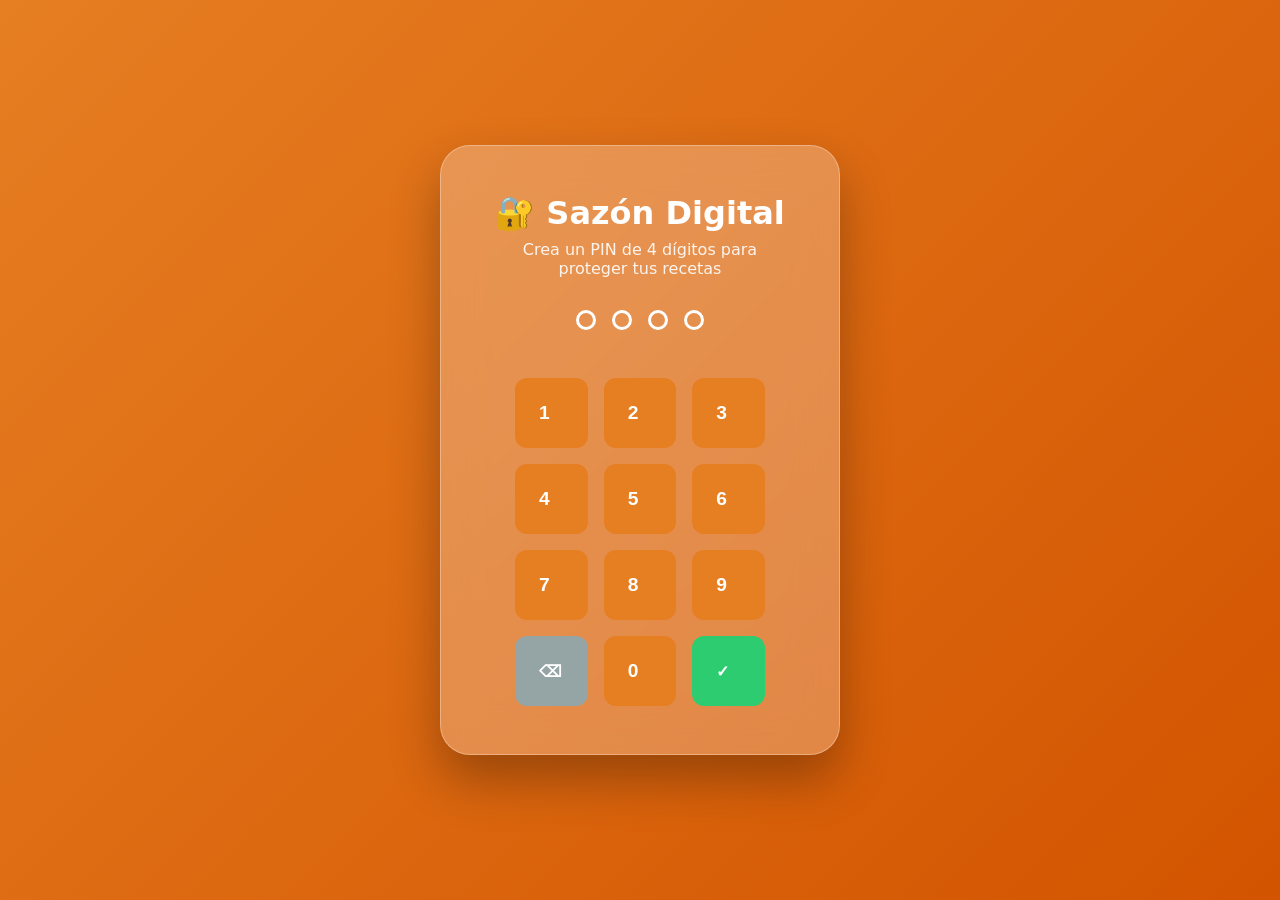
==== index.html @ 6ce7cbc8 "Update print statement from 'Hello' to 'Goodbye'" ====
<!DOCTYPE html>
<html lang="es">
<head>
    <meta charset="UTF-8">
    <meta name="viewport" content="width=device-width, initial-scale=1.0">
    <title>Sazón Digital - Recetario Interactivo</title>
    <meta name="description" content="Recetario departamentado con escalado inteligente y compartición de recetas">
    
    <style>
        :root {
            --primary: #e67e22;
            --primary-dark: #d35400;
            --secondary: #2ecc71;
            --danger: #e74c3c;
            --bg: #f8f9fa;
            --card-bg: rgba(255, 255, 255, 0.95);
            --text: #2c3e50;
            --text-light: #7f8c8d;
            --shadow: 0 8px 32px rgba(0,0,0,0.1);
            --glass: rgba(255, 255, 255, 0.25);
            --transition: all 0.3s cubic-bezier(0.4, 0, 0.2, 1);
        }

        [data-theme="dark"] {
            --bg: #1a1a2e;
            --card-bg: rgba(30, 30, 46, 0.95);
            --text: #eaeaea;
            --text-light: #a0a0a0;
            --glass: rgba(255, 255, 255, 0.05);
        }

        * {
            margin: 0;
            padding: 0;
            box-sizing: border-box;
        }

        body {
            font-family: 'Segoe UI', system-ui, -apple-system, sans-serif;
            background: linear-gradient(135deg, #f5f7fa 0%, #c3cfe2 100%);
            color: var(--text);
            min-height: 100vh;
            overflow-x: hidden;
            transition: var(--transition);
        }

        [data-theme="dark"] body {
            background: linear-gradient(135deg, #1a1a2e 0%, #16213e 100%);
        }

        /* Pantalla de PIN */
        #pin-screen {
            position: fixed;
            top: 0;
            left: 0;
            width: 100%;
            height: 100%;
            background: linear-gradient(135deg, var(--primary) 0%, var(--primary-dark) 100%);
            display: flex;
            flex-direction: column;
            align-items: center;
            justify-content: center;
            z-index: 10000;
            transition: opacity 0.5s;
        }

        .pin-container {
            background: var(--glass);
            backdrop-filter: blur(20px);
            padding: 3rem;
            border-radius: 30px;
            box-shadow: 0 25px 50px rgba(0,0,0,0.3);
            text-align: center;
            max-width: 400px;
            width: 90%;
            border: 1px solid rgba(255,255,255,0.3);
            animation: slideUp 0.6s ease;
        }

        @keyframes slideUp {
            from { transform: translateY(50px); opacity: 0; }
            to { transform: translateY(0); opacity: 1; }
        }

        .pin-title {
            font-size: 2rem;
            color: white;
            margin-bottom: 0.5rem;
            font-weight: 700;
        }

        .pin-subtitle {
            color: rgba(255,255,255,0.9);
            margin-bottom: 2rem;
        }

        .pin-display {
            display: flex;
            gap: 1rem;
            justify-content: center;
            margin: 2rem 0;
        }

        .pin-dot {
            width: 20px;
            height: 20px;
            border: 3px solid white;
            border-radius: 50%;
            transition: var(--transition);
        }

        .pin-dot.filled {
            background: white;
            transform: scale(1.2);
        }

        .pin-error {
            color: #ffe0e0;
            font-size: 0.9rem;
            margin-top: 1rem;
            opacity: 0;
            transition: opacity 0.3s;
        }

        .pin-error.show {
            opacity: 1;
        }

        /* Layout Principal */
        .app-container {
            display: none;
            max-width: 1400px;
            margin: 0 auto;
            padding: 20px;
        }

        /* Navegación */
        .nav-bar {
            background: var(--card-bg);
            backdrop-filter: blur(20px);
            border-radius: 20px;
            padding: 1rem 2rem;
            margin-bottom: 2rem;
            box-shadow: var(--shadow);
            display: flex;
            justify-content: space-between;
            align-items: center;
            position: sticky;
            top: 20px;
            z-index: 1000;
            border: 1px solid rgba(255,255,255,0.2);
        }

        .logo {
            font-size: 1.5rem;
            font-weight: 800;
            background: linear-gradient(135deg, var(--primary) 0%, var(--primary-dark) 100%);
            -webkit-background-clip: text;
            -webkit-text-fill-color: transparent;
            display: flex;
            align-items: center;
            gap: 0.5rem;
        }

        .nav-links {
            display: flex;
            gap: 1rem;
            list-style: none;
        }

        .nav-btn {
            background: none;
            border: none;
            color: var(--text);
            padding: 0.5rem 1rem;
            border-radius: 12px;
            cursor: pointer;
            transition: var(--transition);
            font-weight: 600;
            display: flex;
            align-items: center;
            gap: 0.5rem;
        }

        .nav-btn:hover, .nav-btn.active {
            background: var(--primary);
            color: white;
            transform: translateY(-2px);
        }

        .user-badge {
            background: var(--glass);
            padding: 0.5rem 1rem;
            border-radius: 50px;
            font-size: 0.9rem;
            font-weight: 600;
            border: 2px solid var(--primary);
        }

        /* Grid de Categorías (Departamentos) */
        .dept-grid {
            display: grid;
            grid-template-columns: repeat(auto-fit, minmax(280px, 1fr));
            gap: 2rem;
            margin-bottom: 3rem;
        }

        .dept-card {
            background: var(--card-bg);
            border-radius: 24px;
            overflow: hidden;
            box-shadow: var(--shadow);
            cursor: pointer;
            transition: var(--transition);
            position: relative;
            height: 200px;
            display: flex;
            flex-direction: column;
            justify-content: flex-end;
            padding: 2rem;
            border: 1px solid rgba(255,255,255,0.2);
        }

        .dept-card::before {
            content: '';
            position: absolute;
            top: 0;
            left: 0;
            right: 0;
            bottom: 0;
            background: linear-gradient(to top, rgba(0,0,0,0.7) 0%, transparent 100%);
            z-index: 1;
        }

        .dept-card:hover {
            transform: translateY(-10px) scale(1.02);
            box-shadow: 0 20px 40px rgba(0,0,0,0.2);
        }

        .dept-icon {
            font-size: 3rem;
            margin-bottom: 0.5rem;
            z-index: 2;
        }

        .dept-title {
            color: white;
            font-size: 1.5rem;
            font-weight: 700;
            z-index: 2;
            position: relative;
        }

        .dept-count {
            color: rgba(255,255,255,0.8);
            font-size: 0.9rem;
            z-index: 2;
            position: relative;
        }

        /* Lista de Recetas */
        .section {
            display: none;
            animation: fadeIn 0.5s;
        }

        .section.active {
            display: block;
        }

        @keyframes fadeIn {
            from { opacity: 0; transform: translateY(20px); }
            to { opacity: 1; transform: translateY(0); }
        }

        .section-header {
            margin-bottom: 2rem;
            display: flex;
            justify-content: space-between;
            align-items: center;
            flex-wrap: wrap;
            gap: 1rem;
        }

        .search-box {
            background: var(--card-bg);
            border: 2px solid transparent;
            padding: 1rem 1.5rem;
            border-radius: 16px;
            width: 100%;
            max-width: 400px;
            font-size: 1rem;
            transition: var(--transition);
            box-shadow: var(--shadow);
        }

        .search-box:focus {
            outline: none;
            border-color: var(--primary);
            transform: translateY(-2px);
        }

        .recipes-grid {
            display: grid;
            grid-template-columns: repeat(auto-fill, minmax(300px, 1fr));
            gap: 2rem;
        }

        .recipe-card {
            background: var(--card-bg);
            border-radius: 24px;
            overflow: hidden;
            box-shadow: var(--shadow);
            transition: var(--transition);
            cursor: pointer;
            border: 1px solid rgba(255,255,255,0.2);
        }

        .recipe-card:hover {
            transform: translateY(-5px);
            box-shadow: 0 15px 30px rgba(0,0,0,0.15);
        }

        .recipe-image {
            width: 100%;
            height: 200px;
            object-fit: cover;
            background: linear-gradient(45deg, #ddd, #eee);
        }

        .recipe-content {
            padding: 1.5rem;
        }

        .recipe-tags {
            display: flex;
            gap: 0.5rem;
            margin-bottom: 0.5rem;
            flex-wrap: wrap;
        }

        .tag {
            background: var(--primary);
            color: white;
            padding: 0.25rem 0.75rem;
            border-radius: 50px;
            font-size: 0.75rem;
            font-weight: 600;
        }

        .tag.user {
            background: var(--secondary);
        }

        .recipe-title {
            font-size: 1.25rem;
            font-weight: 700;
            margin-bottom: 0.5rem;
            color: var(--text);
        }

        .recipe-meta {
            display: flex;
            gap: 1rem;
            color: var(--text-light);
            font-size: 0.9rem;
            align-items: center;
        }

        /* Vista Detalle de Receta */
        .recipe-detail {
            background: var(--card-bg);
            border-radius: 30px;
            overflow: hidden;
            box-shadow: var(--shadow);
            max-width: 900px;
            margin: 0 auto;
        }

        .detail-header {
            position: relative;
            height: 400px;
            overflow: hidden;
        }

        .detail-image {
            width: 100%;
            height: 100%;
            object-fit: cover;
        }

        .detail-overlay {
            position: absolute;
            bottom: 0;
            left: 0;
            right: 0;
            background: linear-gradient(to top, rgba(0,0,0,0.8), transparent);
            padding: 3rem 2rem 2rem;
            color: white;
        }

        .detail-title {
            font-size: 2.5rem;
            font-weight: 800;
            margin-bottom: 1rem;
        }

        .detail-actions {
            position: absolute;
            top: 2rem;
            right: 2rem;
            display: flex;
            gap: 1rem;
        }

        .action-btn {
            background: rgba(255,255,255,0.9);
            border: none;
            width: 50px;
            height: 50px;
            border-radius: 50%;
            cursor: pointer;
            font-size: 1.5rem;
            display: flex;
            align-items: center;
            justify-content: center;
            transition: var(--transition);
            backdrop-filter: blur(10px);
        }

        .action-btn:hover {
            transform: scale(1.1);
            background: white;
        }

        .detail-content {
            padding: 2rem;
        }

        /* Escalador Inteligente */
        .portion-scaler {
            background: linear-gradient(135deg, var(--primary) 0%, var(--primary-dark) 100%);
            color: white;
            padding: 2rem;
            border-radius: 20px;
            margin-bottom: 2rem;
            display: flex;
            align-items: center;
            justify-content: space-between;
            flex-wrap: wrap;
            gap: 1rem;
        }

        .scaler-title {
            font-size: 1.2rem;
            font-weight: 700;
        }

        .scaler-controls {
            display: flex;
            align-items: center;
            gap: 1rem;
            background: rgba(255,255,255,0.2);
            padding: 0.5rem;
            border-radius: 16px;
        }

        .scaler-btn {
            background: white;
            border: none;
            width: 40px;
            height: 40px;
            border-radius: 12px;
            cursor: pointer;
            font-size: 1.2rem;
            font-weight: bold;
            color: var(--primary);
            transition: var(--transition);
        }

        .scaler-btn:hover {
            transform: scale(1.1);
        }

        .portion-display {
            font-size: 1.5rem;
            font-weight: 800;
            min-width: 60px;
            text-align: center;
        }

        .ingredients-section {
            background: var(--glass);
            padding: 2rem;
            border-radius: 20px;
            margin-bottom: 2rem;
            border: 1px solid rgba(255,255,255,0.2);
        }

        .section-title {
            font-size: 1.5rem;
            font-weight: 700;
            margin-bottom: 1.5rem;
            display: flex;
            align-items: center;
            gap: 0.5rem;
        }

        .ingredient-list {
            list-style: none;
            display: grid;
            gap: 1rem;
        }

        .ingredient-item {
            display: flex;
            justify-content: space-between;
            align-items: center;
            padding: 1rem;
            background: var(--card-bg);
            border-radius: 12px;
            transition: var(--transition);
            border-left: 4px solid var(--primary);
        }

        .ingredient-item:hover {
            transform: translateX(5px);
            box-shadow: 0 4px 12px rgba(0,0,0,0.1);
        }

        .ingredient-name {
            font-weight: 600;
        }

        .ingredient-amount {
            color: var(--primary);
            font-weight: 700;
            font-size: 1.1rem;
        }

        .steps-section {
            padding: 0 1rem;
        }

        .step {
            display: flex;
            gap: 1.5rem;
            margin-bottom: 2rem;
            position: relative;
        }

        .step-number {
            background: var(--primary);
            color: white;
            width: 40px;
            height: 40px;
            border-radius: 50%;
            display: flex;
            align-items: center;
            justify-content: center;
            font-weight: 700;
            flex-shrink: 0;
            box-shadow: 0 4px 12px rgba(230, 126, 34, 0.4);
        }

        .step-content {
            flex: 1;
            padding-top: 0.5rem;
            line-height: 1.8;
        }

        /* Formulario de Receta */
        .form-container {
            background: var(--card-bg);
            padding: 3rem;
            border-radius: 30px;
            box-shadow: var(--shadow);
            max-width: 800px;
            margin: 0 auto;
        }

        .form-group {
            margin-bottom: 1.5rem;
        }

        .form-label {
            display: block;
            margin-bottom: 0.5rem;
            font-weight: 600;
            color: var(--text);
        }

        .form-input, .form-select, .form-textarea {
            width: 100%;
            padding: 1rem;
            border: 2px solid #e0e0e0;
            border-radius: 12px;
            font-family: inherit;
            font-size: 1rem;
            transition: var(--transition);
            background: var(--bg);
            color: var(--text);
        }

        .form-input:focus, .form-select:focus, .form-textarea:focus {
            outline: none;
            border-color: var(--primary);
        }

        .form-textarea {
            resize: vertical;
            min-height: 120px;
        }

        .ingredients-input-group {
            display: grid;
            grid-template-columns: 2fr 1fr 1fr auto;
            gap: 0.5rem;
            margin-bottom: 0.5rem;
        }

        .btn {
            background: var(--primary);
            color: white;
            border: none;
            padding: 1rem 2rem;
            border-radius: 12px;
            font-size: 1rem;
            font-weight: 600;
            cursor: pointer;
            transition: var(--transition);
            display: inline-flex;
            align-items: center;
            gap: 0.5rem;
        }

        .btn:hover {
            background: var(--primary-dark);
            transform: translateY(-2px);
            box-shadow: 0 8px 20px rgba(230, 126, 34, 0.3);
        }

        .btn-secondary {
            background: #95a5a6;
        }

        .btn-secondary:hover {
            background: #7f8c8d;
        }

        .btn-success {
            background: var(--secondary);
        }

        .btn-danger {
            background: var(--danger);
        }

        /* Modal de Compartir */
        .modal {
            display: none;
            position: fixed;
            top: 0;
            left: 0;
            width: 100%;
            height: 100%;
            background: rgba(0,0,0,0.5);
            z-index: 2000;
            align-items: center;
            justify-content: center;
            backdrop-filter: blur(5px);
        }

        .modal.active {
            display: flex;
        }

        .modal-content {
            background: var(--card-bg);
            padding: 2rem;
            border-radius: 24px;
            max-width: 500px;
            width: 90%;
            box-shadow: 0 25px 50px rgba(0,0,0,0.3);
            animation: modalSlide 0.3s;
        }

        @keyframes modalSlide {
            from { transform: scale(0.8); opacity: 0; }
            to { transform: scale(1); opacity: 1; }
        }

        .share-code {
            background: var(--bg);
            padding: 1.5rem;
            border-radius: 12px;
            font-family: 'Courier New', monospace;
            font-size: 0.9rem;
            word-break: break-all;
            margin: 1rem 0;
            border: 2px dashed var(--primary);
            user-select: all;
        }

        .empty-state {
            text-align: center;
            padding: 4rem 2rem;
            color: var(--text-light);
        }

        .empty-icon {
            font-size: 4rem;
            margin-bottom: 1rem;
            opacity: 0.5;
        }

        /* Responsive */
        @media (max-width: 768px) {
            .nav-links {
                display: none;
            }
            
            .dept-grid {
                grid-template-columns: 1fr;
            }
            
            .detail-header {
                height: 300px;
            }
            
            .detail-title {
                font-size: 1.75rem;
            }
            
            .form-container {
                padding: 1.5rem;
            }
            
            .ingredients-input-group {
                grid-template-columns: 1fr;
            }
        }

        /* Utilidades */
        .hidden { display: none !important; }
        .text-center { text-align: center; }
        .mb-2 { margin-bottom: 2rem; }

        /* Animaciones adicionales */
        .pulse {
            animation: pulse 2s infinite;
        }

        @keyframes pulse {
            0%, 100% { transform: scale(1); }
            50% { transform: scale(1.05); }
        }

        .floating-btn {
            position: fixed;
            bottom: 2rem;
            right: 2rem;
            width: 60px;
            height: 60px;
            border-radius: 50%;
            background: var(--primary);
            color: white;
            border: none;
            font-size: 2rem;
            cursor: pointer;
            box-shadow: 0 8px 20px rgba(230, 126, 34, 0.4);
            transition: var(--transition);
            z-index: 999;
            display: flex;
            align-items: center;
            justify-content: center;
        }

        .floating-btn:hover {
            transform: scale(1.1) rotate(90deg);
        }
    </style>
</head>
<body>

    <!-- Pantalla de PIN -->
    <div id="pin-screen">
        <div class="pin-container">
            <div class="pin-title">🔐 Sazón Digital</div>
            <div class="pin-subtitle" id="pin-message">Introduce tu PIN de 4 dígitos para acceder a tu recetario</div>
            
            <div class="pin-display" id="pin-display">
                <div class="pin-dot"></div>
                <div class="pin-dot"></div>
                <div class="pin-dot"></div>
                <div class="pin-dot"></div>
            </div>
            
            <div class="pin-error" id="pin-error">PIN incorrecto. Inténtalo de nuevo.</div>
            
            <div style="display: grid; grid-template-columns: repeat(3, 1fr); gap: 1rem; max-width: 250px; margin: 0 auto;">
                <button class="btn" onclick="app.enterDigit(1)" style="padding: 1.5rem; font-size: 1.2rem;">1</button>
                <button class="btn" onclick="app.enterDigit(2)" style="padding: 1.5rem; font-size: 1.2rem;">2</button>
                <button class="btn" onclick="app.enterDigit(3)" style="padding: 1.5rem; font-size: 1.2rem;">3</button>
                <button class="btn" onclick="app.enterDigit(4)" style="padding: 1.5rem; font-size: 1.2rem;">4</button>
                <button class="btn" onclick="app.enterDigit(5)" style="padding: 1.5rem; font-size: 1.2rem;">5</button>
                <button class="btn" onclick="app.enterDigit(6)" style="padding: 1.5rem; font-size: 1.2rem;">6</button>
                <button class="btn" onclick="app.enterDigit(7)" style="padding: 1.5rem; font-size: 1.2rem;">7</button>
                <button class="btn" onclick="app.enterDigit(8)" style="padding: 1.5rem; font-size: 1.2rem;">8</button>
                <button class="btn" onclick="app.enterDigit(9)" style="padding: 1.5rem; font-size: 1.2rem;">9</button>
                <button class="btn btn-secondary" onclick="app.clearPin()" style="padding: 1.5rem;">⌫</button>
                <button class="btn" onclick="app.enterDigit(0)" style="padding: 1.5rem; font-size: 1.2rem;">0</button>
                <button class="btn btn-success" onclick="app.verifyPin()" style="padding: 1.5rem;">✓</button>
            </div>
        </div>
    </div>

    <!-- App Principal -->
    <div class="app-container" id="app">
        <!-- Navegación -->
        <nav class="nav-bar">
            <div class="logo">
                <span>🍳</span>
                <span>Sazón Digital</span>
            </div>
            
            <ul class="nav-links">
                <li><button class="nav-btn active" onclick="app.showSection('home')">🏠 Inicio</button></li>
                <li><button class="nav-btn" onclick="app.showSection('explore')">🔍 Explorar</button></li>
                <li><button class="nav-btn" onclick="app.showSection('my-recipes')">📖 Mis Recetas</button></li>
                <li><button class="nav-btn" onclick="app.showSection('import')">📥 Importar</button></li>
            </ul>
            
            <div style="display: flex; align-items: center; gap: 1rem;">
                <button class="nav-btn" onclick="app.toggleTheme()" style="font-size: 1.2rem;">🌓</button>
                <div class="user-badge" id="user-badge">PIN: ----</div>
            </div>
        </nav>

        <!-- Sección: Home / Departamentos -->
        <section id="home" class="section active">
            <div class="section-header">
                <div>
                    <h1 style="font-size: 2.5rem; margin-bottom: 0.5rem;">¿Qué cocinamos hoy?</h1>
                    <p style="color: var(--text-light);">Selecciona un departamento para explorar recetas</p>
                </div>
            </div>

            <div class="dept-grid" id="dept-grid">
                <!-- Generado dinámicamente -->
            </div>
        </section>

        <!-- Sección: Explorar -->
        <section id="explore" class="section">
            <div class="section-header">
                <h2>🔍 Explorar Recetas</h2>
                <input type="text" class="search-box" id="search-input" placeholder="Buscar recetas..." onkeyup="app.searchRecipes()">
            </div>
            <div class="recipes-grid" id="explore-grid"></div>
        </section>

        <!-- Sección: Detalle de Receta -->
        <section id="recipe-detail" class="section">
            <div id="detail-container"></div>
        </section>

        <!-- Sección: Mis Recetas -->
        <section id="my-recipes" class="section">
            <div class="section-header">
                <h2>📖 Mis Recetas</h2>
                <button class="btn" onclick="app.showSection('create')">➕ Nueva Receta</button>
            </div>
            <div class="recipes-grid" id="my-recipes-grid"></div>
        </section>

        <!-- Sección: Crear Receta -->
        <section id="create" class="section">
            <div class="form-container">
                <h2 class="mb-2">📝 Nueva Receta</h2>
                <form id="recipe-form" onsubmit="app.saveRecipe(event)">
                    <div class="form-group">
                        <label class="form-label">Nombre de la receta</label>
                        <input type="text" class="form-input" name="title" required>
                    </div>

                    <div class="form-group">
                        <label class="form-label">Categoría (Departamento)</label>
                        <select class="form-select" name="category" required>
                            <option value="Entrantes">🥗 Entrantes y Aperitivos</option>
                            <option value="Sopas">🍲 Sopas y Cremas</option>
                            <option value="Ensaladas">🥬 Ensaladas</option>
                            <option value="Arroces">🍚 Arroces y Pastas</option>
                            <option value="Carnes">🥩 Carnes y Aves</option>
                            <option value="Pescados">🐟 Pescados y Mariscos</option>
                            <option value="Vegetariano">🥕 Vegetariano/Vegano</option>
                            <option value="Postres">🍰 Postres y Repostería</option>
                            <option value="Bebidas">🍹 Bebidas y Cócteles</option>
                        </select>
                    </div>

                    <div class="form-group">
                        <label class="form-label">URL de imagen (opcional)</label>
                        <input type="url" class="form-input" name="image" placeholder="https://...">
                        <small style="color: var(--text-light);">Deja en blanco para usar imagen por defecto</small>
                    </div>

                    <div style="display: grid; grid-template-columns: 1fr 1fr; gap: 1rem;">
                        <div class="form-group">
                            <label class="form-label">Tiempo (minutos)</label>
                            <input type="number" class="form-input" name="time" required>
                        </div>
                        <div class="form-group">
                            <label class="form-label">Dificultad</label>
                            <select class="form-select" name="difficulty">
                                <option value="Fácil">Fácil</option>
                                <option value="Media">Media</option>
                                <option value="Difícil">Difícil</option>
                            </select>
                        </div>
                    </div>

                    <div class="form-group">
                        <label class="form-label">Porciones base (para cuántas personas está calculada la receta)</label>
                        <input type="number" class="form-input" name="baseServings" value="4" min="1" required>
                    </div>

                    <div class="form-group">
                        <label class="form-label">Ingredientes</label>
                        <div id="ingredients-list">
                            <div class="ingredients-input-group">
                                <input type="text" class="form-input" placeholder="Ingrediente" required>
                                <input type="number" class="form-input" placeholder="Cantidad" step="0.1" required>
                                <input type="text" class="form-input" placeholder="Unidad (g, ml, pza)" required>
                                <button type="button" class="btn btn-danger" onclick="this.parentElement.remove()">×</button>
                            </div>
                        </div>
                        <button type="button" class="btn btn-secondary" onclick="app.addIngredientInput()" style="margin-top: 0.5rem;">➕ Añadir ingrediente</button>
                    </div>

                    <div class="form-group">
                        <label class="form-label">Elaboración (un paso por línea)</label>
                        <textarea class="form-textarea" name="steps" rows="6" placeholder="1. Precalentar el horno..." required></textarea>
                    </div>

                    <div style="display: flex; gap: 1rem; justify-content: flex-end;">
                        <button type="button" class="btn btn-secondary" onclick="app.showSection('my-recipes')">Cancelar</button>
                        <button type="submit" class="btn">Guardar Receta</button>
                    </div>
                </form>
            </div>
        </section>

        <!-- Sección: Importar -->
        <section id="import" class="section">
            <div class="form-container">
                <h2 class="mb-2">📥 Importar Receta</h2>
                <p style="margin-bottom: 2rem; color: var(--text-light);">Pega aquí el código de receta que has recibido para añadirla a tu colección.</p>
                
                <div class="form-group">
                    <textarea class="form-textarea" id="import-code" rows="8" placeholder="Pega el código aquí..."></textarea>
                </div>
                
                <button class="btn" onclick="app.importRecipe()" style="width: 100%;">Importar Receta</button>
                
                <div id="import-result" style="margin-top: 2rem;"></div>
            </div>
        </section>
    </div>

    <!-- Botón Flotante Nueva Receta (visible en mis recetas) -->
    <button class="floating-btn hidden" id="fab" onclick="app.showSection('create')">+</button>

    <!-- Modal de Compartir -->
    <div class="modal" id="share-modal">
        <div class="modal-content">
            <h3>🔗 Compartir Receta</h3>
            <p>Copia este código y compártelo con otros usuarios de Sazón Digital:</p>
            <div class="share-code" id="share-code"></div>
            <div style="display: flex; gap: 1rem; margin-top: 1rem;">
                <button class="btn" onclick="app.copyShareCode()" style="flex: 1;">📋 Copiar</button>
                <button class="btn btn-secondary" onclick="app.closeModal()" style="flex: 1;">Cerrar</button>
            </div>
        </div>
    </div>

    <script>
        // Base de datos inicial de recetas extensa
        const defaultRecipes = [
            {
                id: 'paella-valenciana',
                title: 'Paella Valenciana Tradicional',
                category: 'Arroces',
                image: 'https://images.unsplash.com/photo-1534080564583-6be75777b70a?w=800',
                time: '90',
                difficulty: 'Media',
                baseServings: 4,
                ingredients: [
                    {name: 'Arroz bomba', amount: 400, unit: 'g'},
                    {name: 'Pollo', amount: 500, unit: 'g'},
                    {name: 'Conejo', amount: 300, unit: 'g'},
                    {name: 'Judías verdes', amount: 200, unit: 'g'},
                    {name: 'Garrofón', amount: 150, unit: 'g'},
                    {name: 'Tomate triturado', amount: 200, unit: 'g'},
                    {name: 'Azafrán', amount: 0.5, unit: 'g'},
                    {name: 'Aceite de oliva', amount: 100, unit: 'ml'},
                    {name: 'Agua', amount: 1.2, unit: 'L'}
                ],
                steps: [
                    'Sofríe el pollo y conejo troceados en aceite caliente hasta dorar.',
                    'Añade las judías y el garrofón, sofríe 5 minutos más.',
                    'Incorpora el tomate y sofríe hasta que se evapore el agua.',
                    'Añade el agua caliente y el azafrán. Cocina 30 minutos.',
                    'Incorpora el arroz y distribuye uniformemente. Cocina 20 minutos a fuego medio.',
                    'Deja reposar 5 minutos antes de servir.'
                ],
                author: 'Sistema',
                isDefault: true
            },
            {
                id: 'gazpacho-andaluz',
                title: 'Gazpacho Andaluz',
                category: 'Sopas',
                image: 'https://images.unsplash.com/photo-1541544741938-0af808871cc0?w=800',
                time: '15',
                difficulty: 'Fácil',
                baseServings: 6,
                ingredients: [
                    {name: 'Tomates maduros', amount: 1000, unit: 'g'},
                    {name: 'Pepino', amount: 1, unit: 'pza'},
                    {name: 'Pimiento verde', amount: 1, unit: 'pza'},
                    {name: 'Diente de ajo', amount: 1, unit: 'pza'},
                    {name: 'Pan del día anterior', amount: 100, unit: 'g'},
                    {name: 'Aceite de oliva', amount: 150, unit: 'ml'},
                    {name: 'Vinagre de Jerez', amount: 30, unit: 'ml'},
                    {name: 'Agua fría', amount: 200, unit: 'ml'},
                    {name: 'Sal', amount: 10, unit: 'g'}
                ],
                steps: [
                    'Lava y trocea los tomates, pepino y pimiento.',
                    'Tritura todos los vegetales con el pan remojado.',
                    'Añade el aceite poco a poco mientras bates.',
                    'Incorpora el vinagre, sal y agua fría al gusto.',
                    'Pasa por colador fino si prefieres textura suave.',
                    'Refrigera al menos 2 horas antes de servir.'
                ],
                author: 'Sistema',
                isDefault: true
            },
            {
                id: 'tarta-santiago',
                title: 'Tarta de Santiago',
                category: 'Postres',
                image: 'https://images.unsplash.com/photo-1519340333755-56e9c1d04579?w=800',
                time: '45',
                difficulty: 'Fácil',
                baseServings: 8,
                ingredients: [
                    {name: 'Almendra molida', amount: 250, unit: 'g'},
                    {name: 'Azúcar', amount: 250, unit: 'g'},
                    {name: 'Huevos', amount: 4, unit: 'pza'},
                    {name: 'Mantequilla', amount: 50, unit: 'g'},
                    {name: 'Ralladura de limón', amount: 1, unit: 'pza'},
                    {name: 'Azúcar glas', amount: 30, unit: 'g'}
                ],
                steps: [
                    'Precalienta el horno a 180°C.',
                    'Bate los huevos con el azúcar hasta blanquear.',
                    'Añade la almendra, mantequilla derretida y ralladura.',
                    'Vierte en molde engrasado y hornea 30 minutos.',
                    'Deja enfriar y espolvorea con azúcar glas tamizado.',
                    'Decora con la Cruz de Santiago si deseas.'
                ],
                author: 'Sistema',
                isDefault: true
            },
            {
                id: 'pulpo-gallega',
                title: 'Pulpo a la Gallega',
                category: 'Pescados',
                image: 'https://images.unsplash.com/photo-1565557623262-b51c2513a641?w=800',
                time: '60',
                difficulty: 'Media',
                baseServings: 4,
                ingredients: [
                    {name: 'Pulpo fresco', amount: 1500, unit: 'g'},
                    {name: 'Patatas pequeñas', amount: 800, unit: 'g'},
                    {name: 'Pimentón dulce', amount: 15, unit: 'g'},
                    {name: 'Pimentón picante', amount: 5, unit: 'g'},
                    {name: 'Sal gruesa', amount: 20, unit: 'g'},
                    {name: 'Aceite de oliva virgen', amount: 100, unit: 'ml'}
                ],
                steps: [
                    'Congela el pulpo 48h antes para ablandar (si es fresco).',
                    'Cocine las patatas con piel en agua salada hasta tiernas.',
                    'Escalda el pulpo 3 veces antes de cocerlo 25-40 min.',
                    'Corta el pulpo en rodajas y las patas en trozos.',
                    'Coloca sobre patatas, espolvorea pimentones y sal.',
                    'Reg generosamente con aceite de oliva antes de servir.'
                ],
                author: 'Sistema',
                isDefault: true
            },
            {
                id: 'tortilla-espanola',
                title: 'Tortilla Española Perfecta',
                category: 'Entrantes',
                image: 'https://images.unsplash.com/photo-1565299624946-b28f40a0ae38?w=800',
                time: '30',
                difficulty: 'Fácil',
                baseServings: 4,
                ingredients: [
                    {name: 'Patatas', amount: 600, unit: 'g'},
                    {name: 'Huevos', amount: 6, unit: 'pza'},
                    {name: 'Cebolla', amount: 1, unit: 'pza'},
                    {name: 'Aceite de oliva', amount: 300, unit: 'ml'},
                    {name: 'Sal', amount: 8, unit: 'g'}
                ],
                steps: [
                    'Pela y corta las patatas en láminas finas.',
                    'Fríe las patatas y la cebolla a fuego suave 20 min.',
                    'Escurre bien el aceite y sala ligeramente.',
                    'Bate los huevos e incorpora la mezcla de patatas.',
                    'Deja reposar 10 minutos para que absorba el huevo.',
                    'Cocina la tortilla vuelta y vuelta a tu gusto de cuajado.'
                ],
                author: 'Sistema',
                isDefault: true
            },
            {
                id: 'fabada-asturiana',
                title: 'Fabada Asturiana',
                category: 'Carnes',
                image: 'https://images.unsplash.com/photo-1547592166-23acbe3a624b?w=800',
                time: '180',
                difficulty: 'Media',
                baseServings: 6,
                ingredients: [
                    {name: 'Fabes de la granja', amount: 500, unit: 'g'},
                    {name: 'Compango (chorizo, morcilla, panceta)', amount: 600, unit: 'g'},
                    {name: 'Azafrán', amount: 0.2, unit: 'g'},
                    {name: 'Pimentón dulce', amount: 5, unit: 'g'},
                    {name: 'Cebolla', amount: 1, unit: 'pza'},
                    {name: 'Aceite', amount: 30, unit: 'ml'}
                ],
                steps: [
                    'Remoja los fabes 12 horas en agua fría.',
                    'Cocina a fuego lento con el compango 2-3 horas.',
                    'Retira espuma que salga durante la cocción.',
                    'Añade el azafrán y pimentón disueltos en caldo.',
                    'Rectifica de sal y deja reposar 10 minutos.',
                    'Sirve en cazuela de barro bien caliente.'
                ],
                author: 'Sistema',
                isDefault: true
            }
        ];

        // Clase principal de la aplicación
        class SazonDigital {
            constructor() {
                this.currentPin = '';
                this.enteredPin = '';
                this.userPin = localStorage.getItem('sazon_pin');
                this.recipes = [];
                this.currentServings = 4;
                this.currentRecipe = null;
                this.currentSection = 'home';
                
                this.init();
            }

            init() {
                this.loadRecipes();
                this.renderDepartments();
                
                if (!this.userPin) {
                    document.getElementById('pin-message').textContent = 'Crea un PIN de 4 dígitos para proteger tus recetas';
                }
                
                // Verificar si hay receta compartida en URL
                this.checkSharedRecipe();
            }

            // Sistema de PIN
            enterDigit(digit) {
                if (this.enteredPin.length < 4) {
                    this.enteredPin += digit;
                    this.updatePinDisplay();
                }
            }

            clearPin() {
                this.enteredPin = this.enteredPin.slice(0, -1);
                this.updatePinDisplay();
            }

            updatePinDisplay() {
                const dots = document.querySelectorAll('.pin-dot');
                dots.forEach((dot, index) => {
                    if (index < this.enteredPin.length) {
                        dot.classList.add('filled');
                    } else {
                        dot.classList.remove('filled');
                    }
                });
            }

            verifyPin() {
                if (this.enteredPin.length !== 4) {
                    this.showPinError('El PIN debe tener 4 dígitos');
                    return;
                }

                if (!this.userPin) {
                    // Crear nuevo PIN
                    this.userPin = this.enteredPin;
                    localStorage.setItem('sazon_pin', this.userPin);
                    this.showApp();
                } else if (this.enteredPin === this.userPin) {
                    this.showApp();
                } else {
                    this.showPinError('PIN incorrecto');
                    this.enteredPin = '';
                    this.updatePinDisplay();
                }
            }

            showPinError(msg) {
                const error = document.getElementById('pin-error');
                error.textContent = msg;
                error.classList.add('show');
                setTimeout(() => error.classList.remove('show'), 3000);
            }

            showApp() {
                document.getElementById('pin-screen').style.opacity = '0';
                setTimeout(() => {
                    document.getElementById('pin-screen').style.display = 'none';
                    document.getElementById('app').style.display = 'block';
                    document.getElementById('user-badge').textContent = `PIN: ${this.userPin}`;
                    this.renderRecipes();
                }, 500);
            }

            // Gestión de Recetas
            loadRecipes() {
                const stored = localStorage.getItem('sazon_recipes');
                const userRecipes = stored ? JSON.parse(stored) : [];
                
                // Combinar recetas por defecto con las del usuario (evitando duplicados)
                const defaultIds = defaultRecipes.map(r => r.id);
                const filteredUser = userRecipes.filter(r => !defaultIds.includes(r.id));
                
                this.recipes = [...defaultRecipes, ...filteredUser];
            }

            saveRecipes() {
                const userRecipes = this.recipes.filter(r => !r.isDefault);
                localStorage.setItem('sazon_recipes', JSON.stringify(userRecipes));
            }

            renderDepartments() {
                const depts = [
                    {name: 'Entrantes', icon: '🥗', color: '#27ae60', count: this.countByCategory('Entrantes')},
                    {name: 'Sopas', icon: '🍲', color: '#e74c3c', count: this.countByCategory('Sopas')},
                    {name: 'Ensaladas', icon: '🥬', color: '#2ecc71', count: this.countByCategory('Ensaladas')},
                    {name: 'Arroces', icon: '🍚', color: '#f39c12', count: this.countByCategory('Arroces')},
                    {name: 'Carnes', icon: '🥩', color: '#c0392b', count: this.countByCategory('Carnes')},
                    {name: 'Pescados', icon: '🐟', color: '#3498db', count: this.countByCategory('Pescados')},
                    {name: 'Vegetariano', icon: '🥕', color: '#e67e22', count: this.countByCategory('Vegetariano')},
                    {name: 'Postres', icon: '🍰', color: '#9b59b6', count: this.countByCategory('Postres')},
                    {name: 'Bebidas', icon: '🍹', color: '#1abc9c', count: this.countByCategory('Bebidas')}
                ];

                const grid = document.getElementById('dept-grid');
                grid.innerHTML = depts.map(dept => `
                    <div class="dept-card" onclick="app.filterByCategory('${dept.name}')" 
                         style="background: linear-gradient(135deg, ${dept.color}22 0%, ${dept.color}44 100%); border: 2px solid ${dept.color}33;">
                        <div class="dept-icon">${dept.icon}</div>
                        <div class="dept-title">${dept.name}</div>
                        <div class="dept-count">${dept.count} recetas</div>
                    </div>
                `).join('');
            }

            countByCategory(cat) {
                return this.recipes.filter(r => r.category === cat).length;
            }

            renderRecipes(filtered = this.recipes, containerId = 'explore-grid') {
                const container = document.getElementById(containerId);
                
                if (filtered.length === 0) {
                    container.innerHTML = `
                        <div class="empty-state" style="grid-column: 1/-1;">
                            <div class="empty-icon">📭</div>
                            <h3>No hay recetas</h3>
                            <p>Prueba a crear una nueva o importar del catálogo</p>
                        </div>
                    `;
                    return;
                }

                container.innerHTML = filtered.map(recipe => `
                    <div class="recipe-card" onclick="app.showRecipeDetail('${recipe.id}')">
                        <img src="${recipe.image || 'https://via.placeholder.com/400x300?text=Sin+Imagen'}" 
                             class="recipe-image" alt="${recipe.title}">
                        <div class="recipe-content">
                            <div class="recipe-tags">
                                <span class="tag">${recipe.category}</span>
                                ${recipe.author !== 'Sistema' ? '<span class="tag user">👤 Mía</span>' : ''}
                            </div>
                            <h3 class="recipe-title">${recipe.title}</h3>
                            <div class="recipe-meta">
                                <span>⏱️ ${recipe.time} min</span>
                                <span>📊 ${recipe.difficulty}</span>
                                <span>🍽️ ${recipe.baseServings} pers</span>
                            </div>
                        </div>
                    </div>
                `).join('');
            }

            filterByCategory(category) {
                document.getElementById('search-input').value = '';
                const filtered = this.recipes.filter(r => r.category === category);
                this.showSection('explore');
                this.renderRecipes(filtered);
                document.querySelector('#explore h2').textContent = `📁 ${category}`;
            }

            searchRecipes() {
                const query = document.getElementById('search-input').value.toLowerCase();
                const filtered = this.recipes.filter(r => 
                    r.title.toLowerCase().includes(query) || 
                    r.category.toLowerCase().includes(query) ||
                    r.ingredients.some(i => i.name.toLowerCase().includes(query))
                );
                this.renderRecipes(filtered);
            }

            showRecipeDetail(id) {
                const recipe = this.recipes.find(r => r.id === id);
                if (!recipe) return;

                this.currentRecipe = recipe;
                this.currentServings = recipe.baseServings;
                
                this.renderDetail();
                this.showSection('recipe-detail');
            }

            renderDetail() {
                const r = this.currentRecipe;
                const container = document.getElementById('detail-container');
                
                container.innerHTML = `
                    <div class="recipe-detail">
                        <div class="detail-header">
                            <img src="${r.image || 'https://via.placeholder.com/800x400'}" class="detail-image">
                            <div class="detail-overlay">
                                <h1 class="detail-title">${r.title}</h1>
                                <div class="recipe-meta" style="color: rgba(255,255,255,0.9); font-size: 1.1rem;">
                                    <span>⏱️ ${r.time} minutos</span>
                                    <span>📊 ${r.difficulty}</span>
                                    <span>👤 Por ${r.author}</span>
                                </div>
                            </div>
                            <div class="detail-actions">
                                <button class="action-btn" onclick="app.shareRecipe('${r.id}')" title="Compartir">🔗</button>
                                <button class="action-btn" onclick="app.showSection('explore')" title="Cerrar">✕</button>
                            </div>
                        </div>
                        
                        <div class="detail-content">
                            <div class="portion-scaler">
                                <div>
                                    <div class="scaler-title">🍽️ Escalador Inteligente</div>
                                    <small>Calcula ingredientes automáticamente</small>
                                </div>
                                <div class="scaler-controls">
                                    <button class="scaler-btn" onclick="app.changeServings(-1)">−</button>
                                    <div class="portion-display">${this.currentServings}</div>
                                    <button class="scaler-btn" onclick="app.changeServings(1)">+</button>
                                </div>
                            </div>

                            <div class="ingredients-section">
                                <h3 class="section-title">📝 Ingredientes para ${this.currentServings} personas</h3>
                                <ul class="ingredient-list" id="ingredient-list">
                                    ${this.renderIngredients()}
                                </ul>
                            </div>

                            <div class="steps-section">
                                <h3 class="section-title">👨‍🍳 Elaboración</h3>
                                ${r.steps.map((step, i) => `
                                    <div class="step">
                                        <div class="step-number">${i + 1}</div>
                                        <div class="step-content">${step}</div>
                                    </div>
                                `).join('')}
                            </div>
                        </div>
                    </div>
                `;
            }

            renderIngredients() {
                if (!this.currentRecipe) return '';
                
                const factor = this.currentServings / this.currentRecipe.baseServings;
                
                return this.currentRecipe.ingredients.map(ing => {
                    const newAmount = (ing.amount * factor).toFixed(1).replace('.0', '');
                    return `
                        <li class="ingredient-item">
                            <span class="ingredient-name">${ing.name}</span>
                            <span class="ingredient-amount">${newAmount} ${ing.unit}</span>
                        </li>
                    `;
                }).join('');
            }

            changeServings(delta) {
                const newServings = this.currentServings + delta;
                if (newServings < 1 || newServings > 50) return;
                
                this.currentServings = newServings;
                document.querySelector('.portion-display').textContent = newServings;
                document.getElementById('ingredient-list').innerHTML = this.renderIngredients();
            }

            // Crear Recetas
            addIngredientInput() {
                const container = document.getElementById('ingredients-list');
                const div = document.createElement('div');
                div.className = 'ingredients-input-group';
                div.innerHTML = `
                    <input type="text" class="form-input" placeholder="Ingrediente" required>
                    <input type="number" class="form-input" placeholder="Cantidad" step="0.1" required>
                    <input type="text" class="form-input" placeholder="Unidad" required>
                    <button type="button" class="btn btn-danger" onclick="this.parentElement.remove()">×</button>
                `;
                container.appendChild(div);
            }

            saveRecipe(e) {
                e.preventDefault();
                const form = e.target;
                const formData = new FormData(form);
                
                // Recoger ingredientes
                const ingredientGroups = document.querySelectorAll('.ingredients-input-group');
                const ingredients = [];
                ingredientGroups.forEach(group => {
                    const inputs = group.querySelectorAll('input');
                    if (inputs[0].value) {
                        ingredients.push({
                            name: inputs[0].value,
                            amount: parseFloat(inputs[1].value),
                            unit: inputs[2].value
                        });
                    }
                });

                const newRecipe = {
                    id: 'user-' + Date.now(),
                    title: formData.get('title'),
                    category: formData.get('category'),
                    image: formData.get('image') || 'https://via.placeholder.com/400x300?text=' + encodeURIComponent(formData.get('title')),
                    time: formData.get('time'),
                    difficulty: formData.get('difficulty'),
                    baseServings: parseInt(formData.get('baseServings')),
                    ingredients: ingredients,
                    steps: formData.get('steps').split('\n').filter(s => s.trim()),
                    author: this.userPin,
                    isDefault: false
                };

                this.recipes.push(newRecipe);
                this.saveRecipes();
                this.renderDepartments();
                
                form.reset();
                this.showSection('my-recipes');
                this.renderMyRecipes();
                
                // Mostrar confirmación
                alert('✅ Receta guardada correctamente');
            }

            renderMyRecipes() {
                const myRecipes = this.recipes.filter(r => r.author === this.userPin || !r.isDefault);
                this.renderRecipes(myRecipes, 'my-recipes-grid');
            }

            // Compartir e Importar
            shareRecipe(id) {
                const recipe = this.recipes.find(r => r.id === id);
                if (!recipe) return;

                const shareData = btoa(JSON.stringify(recipe));
                document.getElementById('share-code').textContent = shareData;
                document.getElementById('share-modal').classList.add('active');
            }

            copyShareCode() {
                const code = document.getElementById('share-code').textContent;
                navigator.clipboard.writeText(code).then(() => {
                    alert('✅ Código copiado al portapapeles');
                    this.closeModal();
                });
            }

            closeModal() {
                document.getElementById('share-modal').classList.remove('active');
            }

            importRecipe() {
                const code = document.getElementById('import-code').value.trim();
                const resultDiv = document.getElementById('import-result');
                
                if (!code) {
                    resultDiv.innerHTML = '<p style="color: var(--danger);">⚠️ Introduce un código válido</p>';
                    return;
                }

                try {
                    const recipe = JSON.parse(atob(code));
                    
                    // Validar estructura básica
                    if (!recipe.title || !recipe.ingredients) {
                        throw new Error('Formato inválido');
                    }

                    // Asignar nuevo ID y autor
                    recipe.id = 'import-' + Date.now();
                    recipe.author = this.userPin + ' (importado)';
                    recipe.isDefault = false;

                    this.recipes.push(recipe);
                    this.saveRecipes();
                    this.renderDepartments();
                    
                    resultDiv.innerHTML = `
                        <div style="background: #d4edda; padding: 1rem; border-radius: 12px; color: #155724;">
                            <strong>✅ Receta importada:</strong> ${recipe.title}<br>
                            <button class="btn" onclick="app.showRecipeDetail('${recipe.id}')" style="margin-top: 1rem;">Ver Receta</button>
                        </div>
                    `;
                    
                    document.getElementById('import-code').value = '';
                } catch (e) {
                    resultDiv.innerHTML = '<p style="color: var(--danger);">⚠️ Código inválido o corrupto</p>';
                }
            }

            checkSharedRecipe() {
                const hash = window.location.hash;
                if (hash.startsWith('#share=')) {
                    const code = hash.replace('#share=', '');
                    document.getElementById('import-code').value = code;
                    setTimeout(() => this.importRecipe(), 1000);
                }
            }

            // Navegación y UI
            showSection(sectionId) {
                // Ocultar todas las secciones
                document.querySelectorAll('.section').forEach(s => s.classList.remove('active'));
                document.getElementById(sectionId).classList.add('active');
                
                // Actualizar nav
                document.querySelectorAll('.nav-btn').forEach(btn => btn.classList.remove('active'));
                
                // Mostrar/ocultar FAB
                const fab = document.getElementById('fab');
                if (sectionId === 'my-recipes') {
                    fab.classList.remove('hidden');
                    this.renderMyRecipes();
                } else {
                    fab.classList.add('hidden');
                }

                // Resetear título de explore si volvemos a home
                if (sectionId === 'explore') {
                    document.querySelector('#explore h2').textContent = '🔍 Explorar Recetas';
                    document.getElementById('search-input').value = '';
                    this.renderRecipes();
                }

                this.currentSection = sectionId;
                window.scrollTo(0, 0);
            }

            toggleTheme() {
                const current = document.documentElement.getAttribute('data-theme');
                const next = current === 'dark' ? 'light' : 'dark';
                document.documentElement.setAttribute('data-theme', next);
                localStorage.setItem('sazon_theme', next);
            }
        }

        // Inicializar aplicación
        const app = new SazonDigital();

        // Restaurar tema
        const savedTheme = localStorage.getItem('sazon_theme');
        if (savedTheme) {
            document.documentElement.setAttribute('data-theme', savedTheme);
        }

        // Cerrar modal al hacer clic fuera
        document.getElementById('share-modal').addEventListener('click', (e) => {
            if (e.target.id === 'share-modal') app.closeModal();
        });
    </script>
</body>
</html>
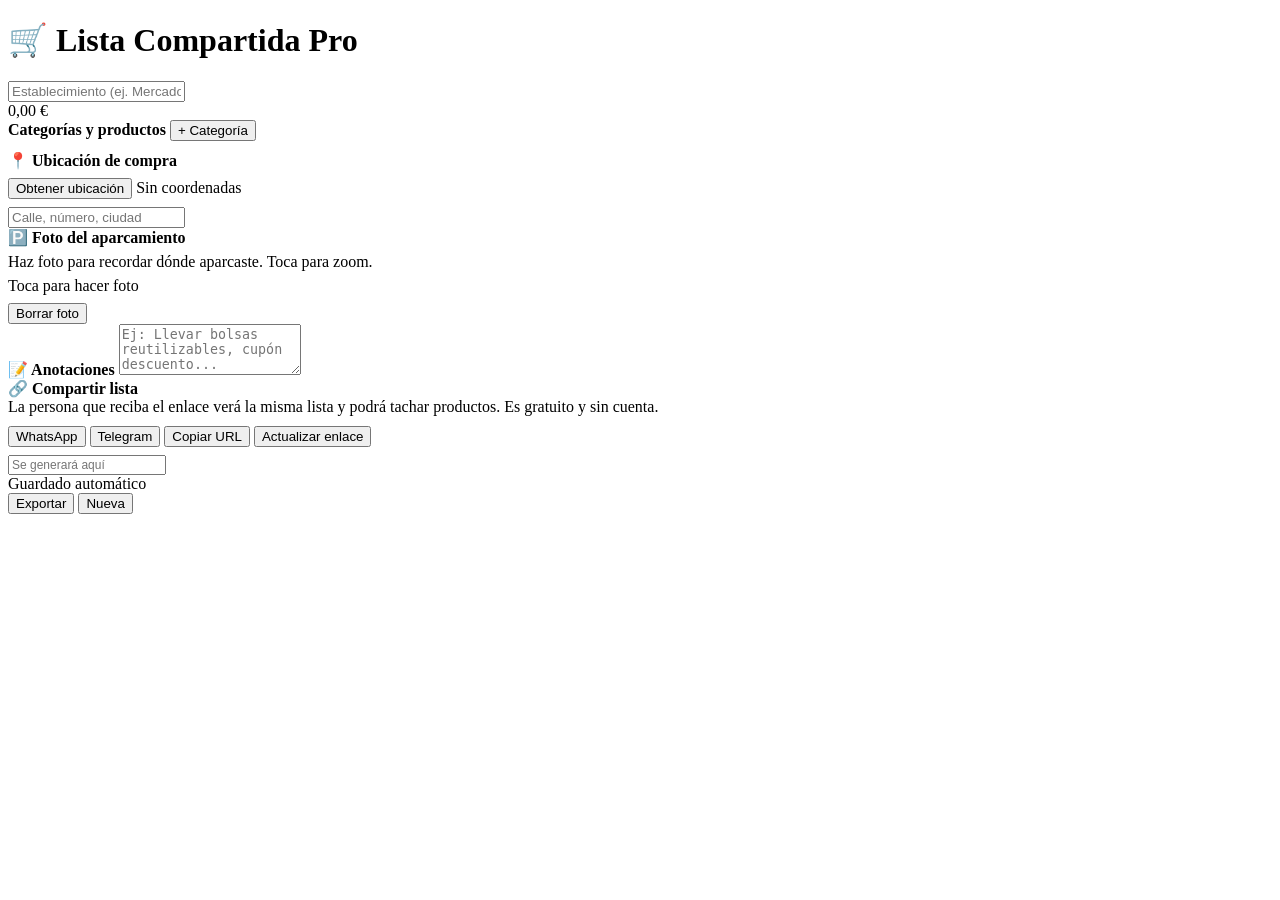
==== commit 297461fd: "Fix typo in print statement" ====
--- a/index.html
+++ b/index.html
@@ -1,1621 +1,272 @@
 <!DOCTYPE html>
 <html lang="es">
 <head>
-    <meta charset="UTF-8">
-    <meta name="viewport" content="width=device-width, initial-scale=1.0">
-    <title>Sazón Digital - Recetario Interactivo</title>
-    <meta name="description" content="Recetario departamentado con escalado inteligente y compartición de recetas">
-    
-    <style>
-        :root {
-            --primary: #e67e22;
-            --primary-dark: #d35400;
-            --secondary: #2ecc71;
-            --danger: #e74c3c;
-            --bg: #f8f9fa;
-            --card-bg: rgba(255, 255, 255, 0.95);
-            --text: #2c3e50;
-            --text-light: #7f8c8d;
-            --shadow: 0 8px 32px rgba(0,0,0,0.1);
-            --glass: rgba(255, 255, 255, 0.25);
-            --transition: all 0.3s cubic-bezier(0.4, 0, 0.2, 1);
-        }
-
-        [data-theme="dark"] {
-            --bg: #1a1a2e;
-            --card-bg: rgba(30, 30, 46, 0.95);
-            --text: #eaeaea;
-            --text-light: #a0a0a0;
-            --glass: rgba(255, 255, 255, 0.05);
-        }
-
-        * {
-            margin: 0;
-            padding: 0;
-            box-sizing: border-box;
-        }
-
-        body {
-            font-family: 'Segoe UI', system-ui, -apple-system, sans-serif;
-            background: linear-gradient(135deg, #f5f7fa 0%, #c3cfe2 100%);
-            color: var(--text);
-            min-height: 100vh;
-            overflow-x: hidden;
-            transition: var(--transition);
-        }
-
-        [data-theme="dark"] body {
-            background: linear-gradient(135deg, #1a1a2e 0%, #16213e 100%);
-        }
-
-        /* Pantalla de PIN */
-        #pin-screen {
-            position: fixed;
-            top: 0;
-            left: 0;
-            width: 100%;
-            height: 100%;
-            background: linear-gradient(135deg, var(--primary) 0%, var(--primary-dark) 100%);
-            display: flex;
-            flex-direction: column;
-            align-items: center;
-            justify-content: center;
-            z-index: 10000;
-            transition: opacity 0.5s;
-        }
-
-        .pin-container {
-            background: var(--glass);
-            backdrop-filter: blur(20px);
-            padding: 3rem;
-            border-radius: 30px;
-            box-shadow: 0 25px 50px rgba(0,0,0,0.3);
-            text-align: center;
-            max-width: 400px;
-            width: 90%;
-            border: 1px solid rgba(255,255,255,0.3);
-            animation: slideUp 0.6s ease;
-        }
-
-        @keyframes slideUp {
-            from { transform: translateY(50px); opacity: 0; }
-            to { transform: translateY(0); opacity: 1; }
-        }
-
-        .pin-title {
-            font-size: 2rem;
-            color: white;
-            margin-bottom: 0.5rem;
-            font-weight: 700;
-        }
-
-        .pin-subtitle {
-            color: rgba(255,255,255,0.9);
-            margin-bottom: 2rem;
-        }
-
-        .pin-display {
-            display: flex;
-            gap: 1rem;
-            justify-content: center;
-            margin: 2rem 0;
-        }
-
-        .pin-dot {
-            width: 20px;
-            height: 20px;
-            border: 3px solid white;
-            border-radius: 50%;
-            transition: var(--transition);
-        }
-
-        .pin-dot.filled {
-            background: white;
-            transform: scale(1.2);
-        }
-
-        .pin-error {
-            color: #ffe0e0;
-            font-size: 0.9rem;
-            margin-top: 1rem;
-            opacity: 0;
-            transition: opacity 0.3s;
-        }
-
-        .pin-error.show {
-            opacity: 1;
-        }
-
-        /* Layout Principal */
-        .app-container {
-            display: none;
-            max-width: 1400px;
-            margin: 0 auto;
-            padding: 20px;
-        }
-
-        /* Navegación */
-        .nav-bar {
-            background: var(--card-bg);
-            backdrop-filter: blur(20px);
-            border-radius: 20px;
-            padding: 1rem 2rem;
-            margin-bottom: 2rem;
-            box-shadow: var(--shadow);
-            display: flex;
-            justify-content: space-between;
-            align-items: center;
-            position: sticky;
-            top: 20px;
-            z-index: 1000;
-            border: 1px solid rgba(255,255,255,0.2);
-        }
-
-        .logo {
-            font-size: 1.5rem;
-            font-weight: 800;
-            background: linear-gradient(135deg, var(--primary) 0%, var(--primary-dark) 100%);
-            -webkit-background-clip: text;
-            -webkit-text-fill-color: transparent;
-            display: flex;
-            align-items: center;
-            gap: 0.5rem;
-        }
-
-        .nav-links {
-            display: flex;
-            gap: 1rem;
-            list-style: none;
-        }
-
-        .nav-btn {
-            background: none;
-            border: none;
-            color: var(--text);
-            padding: 0.5rem 1rem;
-            border-radius: 12px;
-            cursor: pointer;
-            transition: var(--transition);
-            font-weight: 600;
-            display: flex;
-            align-items: center;
-            gap: 0.5rem;
-        }
-
-        .nav-btn:hover, .nav-btn.active {
-            background: var(--primary);
-            color: white;
-            transform: translateY(-2px);
-        }
-
-        .user-badge {
-            background: var(--glass);
-            padding: 0.5rem 1rem;
-            border-radius: 50px;
-            font-size: 0.9rem;
-            font-weight: 600;
-            border: 2px solid var(--primary);
-        }
-
-        /* Grid de Categorías (Departamentos) */
-        .dept-grid {
-            display: grid;
-            grid-template-columns: repeat(auto-fit, minmax(280px, 1fr));
-            gap: 2rem;
-            margin-bottom: 3rem;
-        }
-
-        .dept-card {
-            background: var(--card-bg);
-            border-radius: 24px;
-            overflow: hidden;
-            box-shadow: var(--shadow);
-            cursor: pointer;
-            transition: var(--transition);
-            position: relative;
-            height: 200px;
-            display: flex;
-            flex-direction: column;
-            justify-content: flex-end;
-            padding: 2rem;
-            border: 1px solid rgba(255,255,255,0.2);
-        }
-
-        .dept-card::before {
-            content: '';
-            position: absolute;
-            top: 0;
-            left: 0;
-            right: 0;
-            bottom: 0;
-            background: linear-gradient(to top, rgba(0,0,0,0.7) 0%, transparent 100%);
-            z-index: 1;
-        }
-
-        .dept-card:hover {
-            transform: translateY(-10px) scale(1.02);
-            box-shadow: 0 20px 40px rgba(0,0,0,0.2);
-        }
-
-        .dept-icon {
-            font-size: 3rem;
-            margin-bottom: 0.5rem;
-            z-index: 2;
-        }
-
-        .dept-title {
-            color: white;
-            font-size: 1.5rem;
-            font-weight: 700;
-            z-index: 2;
-            position: relative;
-        }
-
-        .dept-count {
-            color: rgba(255,255,255,0.8);
-            font-size: 0.9rem;
-            z-index: 2;
-            position: relative;
-        }
-
-        /* Lista de Recetas */
-        .section {
-            display: none;
-            animation: fadeIn 0.5s;
-        }
-
-        .section.active {
-            display: block;
-        }
-
-        @keyframes fadeIn {
-            from { opacity: 0; transform: translateY(20px); }
-            to { opacity: 1; transform: translateY(0); }
-        }
-
-        .section-header {
-            margin-bottom: 2rem;
-            display: flex;
-            justify-content: space-between;
-            align-items: center;
-            flex-wrap: wrap;
-            gap: 1rem;
-        }
-
-        .search-box {
-            background: var(--card-bg);
-            border: 2px solid transparent;
-            padding: 1rem 1.5rem;
-            border-radius: 16px;
-            width: 100%;
-            max-width: 400px;
-            font-size: 1rem;
-            transition: var(--transition);
-            box-shadow: var(--shadow);
-        }
-
-        .search-box:focus {
-            outline: none;
-            border-color: var(--primary);
-            transform: translateY(-2px);
-        }
-
-        .recipes-grid {
-            display: grid;
-            grid-template-columns: repeat(auto-fill, minmax(300px, 1fr));
-            gap: 2rem;
-        }
-
-        .recipe-card {
-            background: var(--card-bg);
-            border-radius: 24px;
-            overflow: hidden;
-            box-shadow: var(--shadow);
-            transition: var(--transition);
-            cursor: pointer;
-            border: 1px solid rgba(255,255,255,0.2);
-        }
-
-        .recipe-card:hover {
-            transform: translateY(-5px);
-            box-shadow: 0 15px 30px rgba(0,0,0,0.15);
-        }
-
-        .recipe-image {
-            width: 100%;
-            height: 200px;
-            object-fit: cover;
-            background: linear-gradient(45deg, #ddd, #eee);
-        }
-
-        .recipe-content {
-            padding: 1.5rem;
-        }
-
-        .recipe-tags {
-            display: flex;
-            gap: 0.5rem;
-            margin-bottom: 0.5rem;
-            flex-wrap: wrap;
-        }
-
-        .tag {
-            background: var(--primary);
-            color: white;
-            padding: 0.25rem 0.75rem;
-            border-radius: 50px;
-            font-size: 0.75rem;
-            font-weight: 600;
-        }
-
-        .tag.user {
-            background: var(--secondary);
-        }
-
-        .recipe-title {
-            font-size: 1.25rem;
-            font-weight: 700;
-            margin-bottom: 0.5rem;
-            color: var(--text);
-        }
-
-        .recipe-meta {
-            display: flex;
-            gap: 1rem;
-            color: var(--text-light);
-            font-size: 0.9rem;
-            align-items: center;
-        }
-
-        /* Vista Detalle de Receta */
-        .recipe-detail {
-            background: var(--card-bg);
-            border-radius: 30px;
-            overflow: hidden;
-            box-shadow: var(--shadow);
-            max-width: 900px;
-            margin: 0 auto;
-        }
-
-        .detail-header {
-            position: relative;
-            height: 400px;
-            overflow: hidden;
-        }
-
-        .detail-image {
-            width: 100%;
-            height: 100%;
-            object-fit: cover;
-        }
-
-        .detail-overlay {
-            position: absolute;
-            bottom: 0;
-            left: 0;
-            right: 0;
-            background: linear-gradient(to top, rgba(0,0,0,0.8), transparent);
-            padding: 3rem 2rem 2rem;
-            color: white;
-        }
-
-        .detail-title {
-            font-size: 2.5rem;
-            font-weight: 800;
-            margin-bottom: 1rem;
-        }
-
-        .detail-actions {
-            position: absolute;
-            top: 2rem;
-            right: 2rem;
-            display: flex;
-            gap: 1rem;
-        }
-
-        .action-btn {
-            background: rgba(255,255,255,0.9);
-            border: none;
-            width: 50px;
-            height: 50px;
-            border-radius: 50%;
-            cursor: pointer;
-            font-size: 1.5rem;
-            display: flex;
-            align-items: center;
-            justify-content: center;
-            transition: var(--transition);
-            backdrop-filter: blur(10px);
-        }
-
-        .action-btn:hover {
-            transform: scale(1.1);
-            background: white;
-        }
-
-        .detail-content {
-            padding: 2rem;
-        }
-
-        /* Escalador Inteligente */
-        .portion-scaler {
-            background: linear-gradient(135deg, var(--primary) 0%, var(--primary-dark) 100%);
-            color: white;
-            padding: 2rem;
-            border-radius: 20px;
-            margin-bottom: 2rem;
-            display: flex;
-            align-items: center;
-            justify-content: space-between;
-            flex-wrap: wrap;
-            gap: 1rem;
-        }
-
-        .scaler-title {
-            font-size: 1.2rem;
-            font-weight: 700;
-        }
-
-        .scaler-controls {
-            display: flex;
-            align-items: center;
-            gap: 1rem;
-            background: rgba(255,255,255,0.2);
-            padding: 0.5rem;
-            border-radius: 16px;
-        }
-
-        .scaler-btn {
-            background: white;
-            border: none;
-            width: 40px;
-            height: 40px;
-            border-radius: 12px;
-            cursor: pointer;
-            font-size: 1.2rem;
-            font-weight: bold;
-            color: var(--primary);
-            transition: var(--transition);
-        }
-
-        .scaler-btn:hover {
-            transform: scale(1.1);
-        }
-
-        .portion-display {
-            font-size: 1.5rem;
-            font-weight: 800;
-            min-width: 60px;
-            text-align: center;
-        }
-
-        .ingredients-section {
-            background: var(--glass);
-            padding: 2rem;
-            border-radius: 20px;
-            margin-bottom: 2rem;
-            border: 1px solid rgba(255,255,255,0.2);
-        }
-
-        .section-title {
-            font-size: 1.5rem;
-            font-weight: 700;
-            margin-bottom: 1.5rem;
-            display: flex;
-            align-items: center;
-            gap: 0.5rem;
-        }
-
-        .ingredient-list {
-            list-style: none;
-            display: grid;
-            gap: 1rem;
-        }
-
-        .ingredient-item {
-            display: flex;
-            justify-content: space-between;
-            align-items: center;
-            padding: 1rem;
-            background: var(--card-bg);
-            border-radius: 12px;
-            transition: var(--transition);
-            border-left: 4px solid var(--primary);
-        }
-
-        .ingredient-item:hover {
-            transform: translateX(5px);
-            box-shadow: 0 4px 12px rgba(0,0,0,0.1);
-        }
-
-        .ingredient-name {
-            font-weight: 600;
-        }
-
-        .ingredient-amount {
-            color: var(--primary);
-            font-weight: 700;
-            font-size: 1.1rem;
-        }
-
-        .steps-section {
-            padding: 0 1rem;
-        }
-
-        .step {
-            display: flex;
-            gap: 1.5rem;
-            margin-bottom: 2rem;
-            position: relative;
-        }
-
-        .step-number {
-            background: var(--primary);
-            color: white;
-            width: 40px;
-            height: 40px;
-            border-radius: 50%;
-            display: flex;
-            align-items: center;
-            justify-content: center;
-            font-weight: 700;
-            flex-shrink: 0;
-            box-shadow: 0 4px 12px rgba(230, 126, 34, 0.4);
-        }
-
-        .step-content {
-            flex: 1;
-            padding-top: 0.5rem;
-            line-height: 1.8;
-        }
-
-        /* Formulario de Receta */
-        .form-container {
-            background: var(--card-bg);
-            padding: 3rem;
-            border-radius: 30px;
-            box-shadow: var(--shadow);
-            max-width: 800px;
-            margin: 0 auto;
-        }
-
-        .form-group {
-            margin-bottom: 1.5rem;
-        }
-
-        .form-label {
-            display: block;
-            margin-bottom: 0.5rem;
-            font-weight: 600;
-            color: var(--text);
-        }
-
-        .form-input, .form-select, .form-textarea {
-            width: 100%;
-            padding: 1rem;
-            border: 2px solid #e0e0e0;
-            border-radius: 12px;
-            font-family: inherit;
-            font-size: 1rem;
-            transition: var(--transition);
-            background: var(--bg);
-            color: var(--text);
-        }
-
-        .form-input:focus, .form-select:focus, .form-textarea:focus {
-            outline: none;
-            border-color: var(--primary);
-        }
-
-        .form-textarea {
-            resize: vertical;
-            min-height: 120px;
-        }
-
-        .ingredients-input-group {
-            display: grid;
-            grid-template-columns: 2fr 1fr 1fr auto;
-            gap: 0.5rem;
-            margin-bottom: 0.5rem;
-        }
-
-        .btn {
-            background: var(--primary);
-            color: white;
-            border: none;
-            padding: 1rem 2rem;
-            border-radius: 12px;
-            font-size: 1rem;
-            font-weight: 600;
-            cursor: pointer;
-            transition: var(--transition);
-            display: inline-flex;
-            align-items: center;
-            gap: 0.5rem;
-        }
-
-        .btn:hover {
-            background: var(--primary-dark);
-            transform: translateY(-2px);
-            box-shadow: 0 8px 20px rgba(230, 126, 34, 0.3);
-        }
-
-        .btn-secondary {
-            background: #95a5a6;
-        }
-
-        .btn-secondary:hover {
-            background: #7f8c8d;
-        }
-
-        .btn-success {
-            background: var(--secondary);
-        }
-
-        .btn-danger {
-            background: var(--danger);
-        }
-
-        /* Modal de Compartir */
-        .modal {
-            display: none;
-            position: fixed;
-            top: 0;
-            left: 0;
-            width: 100%;
-            height: 100%;
-            background: rgba(0,0,0,0.5);
-            z-index: 2000;
-            align-items: center;
-            justify-content: center;
-            backdrop-filter: blur(5px);
-        }
-
-        .modal.active {
-            display: flex;
-        }
-
-        .modal-content {
-            background: var(--card-bg);
-            padding: 2rem;
-            border-radius: 24px;
-            max-width: 500px;
-            width: 90%;
-            box-shadow: 0 25px 50px rgba(0,0,0,0.3);
-            animation: modalSlide 0.3s;
-        }
-
-        @keyframes modalSlide {
-            from { transform: scale(0.8); opacity: 0; }
-            to { transform: scale(1); opacity: 1; }
-        }
-
-        .share-code {
-            background: var(--bg);
-            padding: 1.5rem;
-            border-radius: 12px;
-            font-family: 'Courier New', monospace;
-            font-size: 0.9rem;
-            word-break: break-all;
-            margin: 1rem 0;
-            border: 2px dashed var(--primary);
-            user-select: all;
-        }
-
-        .empty-state {
-            text-align: center;
-            padding: 4rem 2rem;
-            color: var(--text-light);
-        }
-
-        .empty-icon {
-            font-size: 4rem;
-            margin-bottom: 1rem;
-            opacity: 0.5;
-        }
-
-        /* Responsive */
-        @media (max-width: 768px) {
-            .nav-links {
-                display: none;
-            }
-            
-            .dept-grid {
-                grid-template-columns: 1fr;
-            }
-            
-            .detail-header {
-                height: 300px;
-            }
-            
-            .detail-title {
-                font-size: 1.75rem;
-            }
-            
-            .form-container {
-                padding: 1.5rem;
-            }
-            
-            .ingredients-input-group {
-                grid-template-columns: 1fr;
-            }
-        }
-
-        /* Utilidades */
-        .hidden { display: none !important; }
-        .text-center { text-align: center; }
-        .mb-2 { margin-bottom: 2rem; }
-
-        /* Animaciones adicionales */
-        .pulse {
-            animation: pulse 2s infinite;
-        }
-
-        @keyframes pulse {
-            0%, 100% { transform: scale(1); }
-            50% { transform: scale(1.05); }
-        }
-
-        .floating-btn {
-            position: fixed;
-            bottom: 2rem;
-            right: 2rem;
-            width: 60px;
-            height: 60px;
-            border-radius: 50%;
-            background: var(--primary);
-            color: white;
-            border: none;
-            font-size: 2rem;
-            cursor: pointer;
-            box-shadow: 0 8px 20px rgba(230, 126, 34, 0.4);
-            transition: var(--transition);
-            z-index: 999;
-            display: flex;
-            align-items: center;
-            justify-content: center;
-        }
-
-        .floating-btn:hover {
-            transform: scale(1.1) rotate(90deg);
-        }
-    </style>
+<!-- Playables SDK -->
+<script>// Playables SDK v1.0.0
+// Game lifecycle bridge: rAF-based game-ready detection + event communication
+(function() {
+  'use strict';
+
+  // Idempotency: skip if already initialized (e.g., server-side injection
+  // followed by client-side inject-javascript via the Bloks webview component).
+  if (window.playablesSDK) return;
+
+  var HANDLER_NAME = 'playablesGameEventHandler';
+  var ANDROID_BRIDGE_NAME = '_MetaPlayablesBridge';
+  var RAF_FRAME_THRESHOLD = 3;
+
+  var gameReadySent = false;
+  var firstInteractionSent = false;
+  var errorSent = false;
+  var frameCount = 0;
+  var originalRAF = window.requestAnimationFrame;
+
+  // --- Transport Layer ---
+
+  function hasIOSBridge() {
+    return !!(window.webkit &&
+              window.webkit.messageHandlers &&
+              window.webkit.messageHandlers[HANDLER_NAME]);
+  }
+
+  function hasAndroidBridge() {
+    return !!(window[ANDROID_BRIDGE_NAME] &&
+              typeof window[ANDROID_BRIDGE_NAME].postEvent === 'function');
+  }
+
+  function isInIframe() {
+    return !!(window.parent && window.parent !== window);
+  }
+
+  function sendEvent(eventName, payload) {
+    var message = {
+      type: eventName,
+      payload: payload || {},
+      timestamp: Date.now()
+    };
+
+    if (hasIOSBridge()) {
+      try {
+        window.webkit.messageHandlers[HANDLER_NAME].postMessage(message);
+      } catch (e) { /* ignore */ }
+      return;
+    }
+
+    if (hasAndroidBridge()) {
+    try {
+      var p = payload || {};
+      p.__secureToken = window.__fbAndroidBridgeAuthToken || '';
+      p.timestamp = message.timestamp;
+      window[ANDROID_BRIDGE_NAME].postEvent(
+        eventName,
+        JSON.stringify(p)
+      );
+    } catch (e) { /* ignore */ }
+    return;
+  }
+
+    if (isInIframe()) {
+      try {
+        window.parent.postMessage(message, '*');
+      } catch (e) { /* ignore */ }
+      return;
+    }
+  }
+
+  // --- rAF Game-Ready Detection ---
+
+  function onFrame() {
+    if (gameReadySent) return;
+
+    frameCount++;
+    if (frameCount >= RAF_FRAME_THRESHOLD) {
+      gameReadySent = true;
+      sendEvent('game_ready', {
+        frame_count: frameCount,
+        detected_at: Date.now()
+      });
+      return;
+    }
+
+    originalRAF.call(window, onFrame);
+  }
+
+  if (originalRAF) {
+    window.requestAnimationFrame = function(callback) {
+      if (!gameReadySent) {
+        return originalRAF.call(window, function(timestamp) {
+          frameCount++;
+          if (frameCount >= RAF_FRAME_THRESHOLD && !gameReadySent) {
+            gameReadySent = true;
+            sendEvent('game_ready', {
+              frame_count: frameCount,
+              detected_at: Date.now()
+            });
+          }
+          callback(timestamp);
+        });
+      }
+      return originalRAF.call(window, callback);
+    };
+  }
+
+  // --- First User Interaction Detection ---
+
+  function setupFirstInteractionDetection() {
+    var events = ['touchstart', 'mousedown', 'keydown'];
+
+    function onFirstInteraction() {
+      if (firstInteractionSent) return;
+      firstInteractionSent = true;
+      sendEvent('user_interaction_start', null);
+
+      for (var i = 0; i < events.length; i++) {
+        document.removeEventListener(events[i], onFirstInteraction, true);
+      }
+    }
+
+    for (var i = 0; i < events.length; i++) {
+      document.addEventListener(events[i], onFirstInteraction, true);
+    }
+  }
+
+  if (document.readyState === 'loading') {
+    document.addEventListener('DOMContentLoaded', setupFirstInteractionDetection);
+  } else {
+    setupFirstInteractionDetection();
+  }
+
+  // --- Auto Error Capture ---
+
+  window.addEventListener('error', function(event) {
+    if (errorSent) return;
+    errorSent = true;
+    sendEvent('error', {
+      message: event.message || 'Unknown error',
+      source: event.filename || '',
+      lineno: event.lineno || 0,
+      colno: event.colno || 0,
+      auto_captured: true
+    });
+  });
+
+  window.addEventListener('unhandledrejection', function(event) {
+    if (errorSent) return;
+    errorSent = true;
+    var reason = event.reason;
+    sendEvent('error', {
+      message: (reason instanceof Error) ? reason.message : String(reason),
+      type: 'unhandled_promise_rejection',
+      auto_captured: true
+    });
+  });
+
+  // --- Public API ---
+
+  window.playablesSDK = {
+    complete: function(score) {
+      sendEvent('game_ended', {
+        score: score,
+        completed: true
+      });
+    },
+
+    error: function(message) {
+      if (errorSent) return;
+      errorSent = true;
+      sendEvent('error', {
+        message: message || 'Unknown error',
+        auto_captured: false
+      });
+    },
+
+    sendEvent: function(eventName, payload) {
+      if (!eventName || typeof eventName !== 'string') return;
+      sendEvent(eventName, payload);
+    }
+  };
+
+  // Kick off rAF detection in case no game code calls rAF immediately
+  if (originalRAF) {
+    originalRAF.call(window, onFrame);
+  }
+})();</script>
+<script>window.Intl=window.Intl||{};Intl.t=function(s){return(Intl._locale&&Intl._locale[s])||s;};</script>
+<meta charset="UTF-8">
+<meta name="viewport" content="width=device-width, initial-scale=1.0, maximum-scale=1.0, user-scalable=no">
+<title>Lista Compartida Pro</title>
+<link rel="stylesheet" href="style.css">
 </head>
 <body>
-
-    <!-- Pantalla de PIN -->
-    <div id="pin-screen">
-        <div class="pin-container">
-            <div class="pin-title">🔐 Sazón Digital</div>
-            <div class="pin-subtitle" id="pin-message">Introduce tu PIN de 4 dígitos para acceder a tu recetario</div>
-            
-            <div class="pin-display" id="pin-display">
-                <div class="pin-dot"></div>
-                <div class="pin-dot"></div>
-                <div class="pin-dot"></div>
-                <div class="pin-dot"></div>
-            </div>
-            
-            <div class="pin-error" id="pin-error">PIN incorrecto. Inténtalo de nuevo.</div>
-            
-            <div style="display: grid; grid-template-columns: repeat(3, 1fr); gap: 1rem; max-width: 250px; margin: 0 auto;">
-                <button class="btn" onclick="app.enterDigit(1)" style="padding: 1.5rem; font-size: 1.2rem;">1</button>
-                <button class="btn" onclick="app.enterDigit(2)" style="padding: 1.5rem; font-size: 1.2rem;">2</button>
-                <button class="btn" onclick="app.enterDigit(3)" style="padding: 1.5rem; font-size: 1.2rem;">3</button>
-                <button class="btn" onclick="app.enterDigit(4)" style="padding: 1.5rem; font-size: 1.2rem;">4</button>
-                <button class="btn" onclick="app.enterDigit(5)" style="padding: 1.5rem; font-size: 1.2rem;">5</button>
-                <button class="btn" onclick="app.enterDigit(6)" style="padding: 1.5rem; font-size: 1.2rem;">6</button>
-                <button class="btn" onclick="app.enterDigit(7)" style="padding: 1.5rem; font-size: 1.2rem;">7</button>
-                <button class="btn" onclick="app.enterDigit(8)" style="padding: 1.5rem; font-size: 1.2rem;">8</button>
-                <button class="btn" onclick="app.enterDigit(9)" style="padding: 1.5rem; font-size: 1.2rem;">9</button>
-                <button class="btn btn-secondary" onclick="app.clearPin()" style="padding: 1.5rem;">⌫</button>
-                <button class="btn" onclick="app.enterDigit(0)" style="padding: 1.5rem; font-size: 1.2rem;">0</button>
-                <button class="btn btn-success" onclick="app.verifyPin()" style="padding: 1.5rem;">✓</button>
-            </div>
-        </div>
-    </div>
-
-    <!-- App Principal -->
-    <div class="app-container" id="app">
-        <!-- Navegación -->
-        <nav class="nav-bar">
-            <div class="logo">
-                <span>🍳</span>
-                <span>Sazón Digital</span>
-            </div>
-            
-            <ul class="nav-links">
-                <li><button class="nav-btn active" onclick="app.showSection('home')">🏠 Inicio</button></li>
-                <li><button class="nav-btn" onclick="app.showSection('explore')">🔍 Explorar</button></li>
-                <li><button class="nav-btn" onclick="app.showSection('my-recipes')">📖 Mis Recetas</button></li>
-                <li><button class="nav-btn" onclick="app.showSection('import')">📥 Importar</button></li>
-            </ul>
-            
-            <div style="display: flex; align-items: center; gap: 1rem;">
-                <button class="nav-btn" onclick="app.toggleTheme()" style="font-size: 1.2rem;">🌓</button>
-                <div class="user-badge" id="user-badge">PIN: ----</div>
-            </div>
-        </nav>
-
-        <!-- Sección: Home / Departamentos -->
-        <section id="home" class="section active">
-            <div class="section-header">
-                <div>
-                    <h1 style="font-size: 2.5rem; margin-bottom: 0.5rem;">¿Qué cocinamos hoy?</h1>
-                    <p style="color: var(--text-light);">Selecciona un departamento para explorar recetas</p>
-                </div>
-            </div>
-
-            <div class="dept-grid" id="dept-grid">
-                <!-- Generado dinámicamente -->
-            </div>
-        </section>
-
-        <!-- Sección: Explorar -->
-        <section id="explore" class="section">
-            <div class="section-header">
-                <h2>🔍 Explorar Recetas</h2>
-                <input type="text" class="search-box" id="search-input" placeholder="Buscar recetas..." onkeyup="app.searchRecipes()">
-            </div>
-            <div class="recipes-grid" id="explore-grid"></div>
-        </section>
-
-        <!-- Sección: Detalle de Receta -->
-        <section id="recipe-detail" class="section">
-            <div id="detail-container"></div>
-        </section>
-
-        <!-- Sección: Mis Recetas -->
-        <section id="my-recipes" class="section">
-            <div class="section-header">
-                <h2>📖 Mis Recetas</h2>
-                <button class="btn" onclick="app.showSection('create')">➕ Nueva Receta</button>
-            </div>
-            <div class="recipes-grid" id="my-recipes-grid"></div>
-        </section>
-
-        <!-- Sección: Crear Receta -->
-        <section id="create" class="section">
-            <div class="form-container">
-                <h2 class="mb-2">📝 Nueva Receta</h2>
-                <form id="recipe-form" onsubmit="app.saveRecipe(event)">
-                    <div class="form-group">
-                        <label class="form-label">Nombre de la receta</label>
-                        <input type="text" class="form-input" name="title" required>
-                    </div>
-
-                    <div class="form-group">
-                        <label class="form-label">Categoría (Departamento)</label>
-                        <select class="form-select" name="category" required>
-                            <option value="Entrantes">🥗 Entrantes y Aperitivos</option>
-                            <option value="Sopas">🍲 Sopas y Cremas</option>
-                            <option value="Ensaladas">🥬 Ensaladas</option>
-                            <option value="Arroces">🍚 Arroces y Pastas</option>
-                            <option value="Carnes">🥩 Carnes y Aves</option>
-                            <option value="Pescados">🐟 Pescados y Mariscos</option>
-                            <option value="Vegetariano">🥕 Vegetariano/Vegano</option>
-                            <option value="Postres">🍰 Postres y Repostería</option>
-                            <option value="Bebidas">🍹 Bebidas y Cócteles</option>
-                        </select>
-                    </div>
-
-                    <div class="form-group">
-                        <label class="form-label">URL de imagen (opcional)</label>
-                        <input type="url" class="form-input" name="image" placeholder="https://...">
-                        <small style="color: var(--text-light);">Deja en blanco para usar imagen por defecto</small>
-                    </div>
-
-                    <div style="display: grid; grid-template-columns: 1fr 1fr; gap: 1rem;">
-                        <div class="form-group">
-                            <label class="form-label">Tiempo (minutos)</label>
-                            <input type="number" class="form-input" name="time" required>
-                        </div>
-                        <div class="form-group">
-                            <label class="form-label">Dificultad</label>
-                            <select class="form-select" name="difficulty">
-                                <option value="Fácil">Fácil</option>
-                                <option value="Media">Media</option>
-                                <option value="Difícil">Difícil</option>
-                            </select>
-                        </div>
-                    </div>
-
-                    <div class="form-group">
-                        <label class="form-label">Porciones base (para cuántas personas está calculada la receta)</label>
-                        <input type="number" class="form-input" name="baseServings" value="4" min="1" required>
-                    </div>
-
-                    <div class="form-group">
-                        <label class="form-label">Ingredientes</label>
-                        <div id="ingredients-list">
-                            <div class="ingredients-input-group">
-                                <input type="text" class="form-input" placeholder="Ingrediente" required>
-                                <input type="number" class="form-input" placeholder="Cantidad" step="0.1" required>
-                                <input type="text" class="form-input" placeholder="Unidad (g, ml, pza)" required>
-                                <button type="button" class="btn btn-danger" onclick="this.parentElement.remove()">×</button>
-                            </div>
-                        </div>
-                        <button type="button" class="btn btn-secondary" onclick="app.addIngredientInput()" style="margin-top: 0.5rem;">➕ Añadir ingrediente</button>
-                    </div>
-
-                    <div class="form-group">
-                        <label class="form-label">Elaboración (un paso por línea)</label>
-                        <textarea class="form-textarea" name="steps" rows="6" placeholder="1. Precalentar el horno..." required></textarea>
-                    </div>
-
-                    <div style="display: flex; gap: 1rem; justify-content: flex-end;">
-                        <button type="button" class="btn btn-secondary" onclick="app.showSection('my-recipes')">Cancelar</button>
-                        <button type="submit" class="btn">Guardar Receta</button>
-                    </div>
-                </form>
-            </div>
-        </section>
-
-        <!-- Sección: Importar -->
-        <section id="import" class="section">
-            <div class="form-container">
-                <h2 class="mb-2">📥 Importar Receta</h2>
-                <p style="margin-bottom: 2rem; color: var(--text-light);">Pega aquí el código de receta que has recibido para añadirla a tu colección.</p>
-                
-                <div class="form-group">
-                    <textarea class="form-textarea" id="import-code" rows="8" placeholder="Pega el código aquí..."></textarea>
-                </div>
-                
-                <button class="btn" onclick="app.importRecipe()" style="width: 100%;">Importar Receta</button>
-                
-                <div id="import-result" style="margin-top: 2rem;"></div>
-            </div>
-        </section>
-    </div>
-
-    <!-- Botón Flotante Nueva Receta (visible en mis recetas) -->
-    <button class="floating-btn hidden" id="fab" onclick="app.showSection('create')">+</button>
-
-    <!-- Modal de Compartir -->
-    <div class="modal" id="share-modal">
-        <div class="modal-content">
-            <h3>🔗 Compartir Receta</h3>
-            <p>Copia este código y compártelo con otros usuarios de Sazón Digital:</p>
-            <div class="share-code" id="share-code"></div>
-            <div style="display: flex; gap: 1rem; margin-top: 1rem;">
-                <button class="btn" onclick="app.copyShareCode()" style="flex: 1;">📋 Copiar</button>
-                <button class="btn btn-secondary" onclick="app.closeModal()" style="flex: 1;">Cerrar</button>
-            </div>
-        </div>
-    </div>
-
-    <script>
-        // Base de datos inicial de recetas extensa
-        const defaultRecipes = [
-            {
-                id: 'paella-valenciana',
-                title: 'Paella Valenciana Tradicional',
-                category: 'Arroces',
-                image: 'https://images.unsplash.com/photo-1534080564583-6be75777b70a?w=800',
-                time: '90',
-                difficulty: 'Media',
-                baseServings: 4,
-                ingredients: [
-                    {name: 'Arroz bomba', amount: 400, unit: 'g'},
-                    {name: 'Pollo', amount: 500, unit: 'g'},
-                    {name: 'Conejo', amount: 300, unit: 'g'},
-                    {name: 'Judías verdes', amount: 200, unit: 'g'},
-                    {name: 'Garrofón', amount: 150, unit: 'g'},
-                    {name: 'Tomate triturado', amount: 200, unit: 'g'},
-                    {name: 'Azafrán', amount: 0.5, unit: 'g'},
-                    {name: 'Aceite de oliva', amount: 100, unit: 'ml'},
-                    {name: 'Agua', amount: 1.2, unit: 'L'}
-                ],
-                steps: [
-                    'Sofríe el pollo y conejo troceados en aceite caliente hasta dorar.',
-                    'Añade las judías y el garrofón, sofríe 5 minutos más.',
-                    'Incorpora el tomate y sofríe hasta que se evapore el agua.',
-                    'Añade el agua caliente y el azafrán. Cocina 30 minutos.',
-                    'Incorpora el arroz y distribuye uniformemente. Cocina 20 minutos a fuego medio.',
-                    'Deja reposar 5 minutos antes de servir.'
-                ],
-                author: 'Sistema',
-                isDefault: true
-            },
-            {
-                id: 'gazpacho-andaluz',
-                title: 'Gazpacho Andaluz',
-                category: 'Sopas',
-                image: 'https://images.unsplash.com/photo-1541544741938-0af808871cc0?w=800',
-                time: '15',
-                difficulty: 'Fácil',
-                baseServings: 6,
-                ingredients: [
-                    {name: 'Tomates maduros', amount: 1000, unit: 'g'},
-                    {name: 'Pepino', amount: 1, unit: 'pza'},
-                    {name: 'Pimiento verde', amount: 1, unit: 'pza'},
-                    {name: 'Diente de ajo', amount: 1, unit: 'pza'},
-                    {name: 'Pan del día anterior', amount: 100, unit: 'g'},
-                    {name: 'Aceite de oliva', amount: 150, unit: 'ml'},
-                    {name: 'Vinagre de Jerez', amount: 30, unit: 'ml'},
-                    {name: 'Agua fría', amount: 200, unit: 'ml'},
-                    {name: 'Sal', amount: 10, unit: 'g'}
-                ],
-                steps: [
-                    'Lava y trocea los tomates, pepino y pimiento.',
-                    'Tritura todos los vegetales con el pan remojado.',
-                    'Añade el aceite poco a poco mientras bates.',
-                    'Incorpora el vinagre, sal y agua fría al gusto.',
-                    'Pasa por colador fino si prefieres textura suave.',
-                    'Refrigera al menos 2 horas antes de servir.'
-                ],
-                author: 'Sistema',
-                isDefault: true
-            },
-            {
-                id: 'tarta-santiago',
-                title: 'Tarta de Santiago',
-                category: 'Postres',
-                image: 'https://images.unsplash.com/photo-1519340333755-56e9c1d04579?w=800',
-                time: '45',
-                difficulty: 'Fácil',
-                baseServings: 8,
-                ingredients: [
-                    {name: 'Almendra molida', amount: 250, unit: 'g'},
-                    {name: 'Azúcar', amount: 250, unit: 'g'},
-                    {name: 'Huevos', amount: 4, unit: 'pza'},
-                    {name: 'Mantequilla', amount: 50, unit: 'g'},
-                    {name: 'Ralladura de limón', amount: 1, unit: 'pza'},
-                    {name: 'Azúcar glas', amount: 30, unit: 'g'}
-                ],
-                steps: [
-                    'Precalienta el horno a 180°C.',
-                    'Bate los huevos con el azúcar hasta blanquear.',
-                    'Añade la almendra, mantequilla derretida y ralladura.',
-                    'Vierte en molde engrasado y hornea 30 minutos.',
-                    'Deja enfriar y espolvorea con azúcar glas tamizado.',
-                    'Decora con la Cruz de Santiago si deseas.'
-                ],
-                author: 'Sistema',
-                isDefault: true
-            },
-            {
-                id: 'pulpo-gallega',
-                title: 'Pulpo a la Gallega',
-                category: 'Pescados',
-                image: 'https://images.unsplash.com/photo-1565557623262-b51c2513a641?w=800',
-                time: '60',
-                difficulty: 'Media',
-                baseServings: 4,
-                ingredients: [
-                    {name: 'Pulpo fresco', amount: 1500, unit: 'g'},
-                    {name: 'Patatas pequeñas', amount: 800, unit: 'g'},
-                    {name: 'Pimentón dulce', amount: 15, unit: 'g'},
-                    {name: 'Pimentón picante', amount: 5, unit: 'g'},
-                    {name: 'Sal gruesa', amount: 20, unit: 'g'},
-                    {name: 'Aceite de oliva virgen', amount: 100, unit: 'ml'}
-                ],
-                steps: [
-                    'Congela el pulpo 48h antes para ablandar (si es fresco).',
-                    'Cocine las patatas con piel en agua salada hasta tiernas.',
-                    'Escalda el pulpo 3 veces antes de cocerlo 25-40 min.',
-                    'Corta el pulpo en rodajas y las patas en trozos.',
-                    'Coloca sobre patatas, espolvorea pimentones y sal.',
-                    'Reg generosamente con aceite de oliva antes de servir.'
-                ],
-                author: 'Sistema',
-                isDefault: true
-            },
-            {
-                id: 'tortilla-espanola',
-                title: 'Tortilla Española Perfecta',
-                category: 'Entrantes',
-                image: 'https://images.unsplash.com/photo-1565299624946-b28f40a0ae38?w=800',
-                time: '30',
-                difficulty: 'Fácil',
-                baseServings: 4,
-                ingredients: [
-                    {name: 'Patatas', amount: 600, unit: 'g'},
-                    {name: 'Huevos', amount: 6, unit: 'pza'},
-                    {name: 'Cebolla', amount: 1, unit: 'pza'},
-                    {name: 'Aceite de oliva', amount: 300, unit: 'ml'},
-                    {name: 'Sal', amount: 8, unit: 'g'}
-                ],
-                steps: [
-                    'Pela y corta las patatas en láminas finas.',
-                    'Fríe las patatas y la cebolla a fuego suave 20 min.',
-                    'Escurre bien el aceite y sala ligeramente.',
-                    'Bate los huevos e incorpora la mezcla de patatas.',
-                    'Deja reposar 10 minutos para que absorba el huevo.',
-                    'Cocina la tortilla vuelta y vuelta a tu gusto de cuajado.'
-                ],
-                author: 'Sistema',
-                isDefault: true
-            },
-            {
-                id: 'fabada-asturiana',
-                title: 'Fabada Asturiana',
-                category: 'Carnes',
-                image: 'https://images.unsplash.com/photo-1547592166-23acbe3a624b?w=800',
-                time: '180',
-                difficulty: 'Media',
-                baseServings: 6,
-                ingredients: [
-                    {name: 'Fabes de la granja', amount: 500, unit: 'g'},
-                    {name: 'Compango (chorizo, morcilla, panceta)', amount: 600, unit: 'g'},
-                    {name: 'Azafrán', amount: 0.2, unit: 'g'},
-                    {name: 'Pimentón dulce', amount: 5, unit: 'g'},
-                    {name: 'Cebolla', amount: 1, unit: 'pza'},
-                    {name: 'Aceite', amount: 30, unit: 'ml'}
-                ],
-                steps: [
-                    'Remoja los fabes 12 horas en agua fría.',
-                    'Cocina a fuego lento con el compango 2-3 horas.',
-                    'Retira espuma que salga durante la cocción.',
-                    'Añade el azafrán y pimentón disueltos en caldo.',
-                    'Rectifica de sal y deja reposar 10 minutos.',
-                    'Sirve en cazuela de barro bien caliente.'
-                ],
-                author: 'Sistema',
-                isDefault: true
-            }
-        ];
-
-        // Clase principal de la aplicación
-        class SazonDigital {
-            constructor() {
-                this.currentPin = '';
-                this.enteredPin = '';
-                this.userPin = localStorage.getItem('sazon_pin');
-                this.recipes = [];
-                this.currentServings = 4;
-                this.currentRecipe = null;
-                this.currentSection = 'home';
-                
-                this.init();
-            }
-
-            init() {
-                this.loadRecipes();
-                this.renderDepartments();
-                
-                if (!this.userPin) {
-                    document.getElementById('pin-message').textContent = 'Crea un PIN de 4 dígitos para proteger tus recetas';
-                }
-                
-                // Verificar si hay receta compartida en URL
-                this.checkSharedRecipe();
-            }
-
-            // Sistema de PIN
-            enterDigit(digit) {
-                if (this.enteredPin.length < 4) {
-                    this.enteredPin += digit;
-                    this.updatePinDisplay();
-                }
-            }
-
-            clearPin() {
-                this.enteredPin = this.enteredPin.slice(0, -1);
-                this.updatePinDisplay();
-            }
-
-            updatePinDisplay() {
-                const dots = document.querySelectorAll('.pin-dot');
-                dots.forEach((dot, index) => {
-                    if (index < this.enteredPin.length) {
-                        dot.classList.add('filled');
-                    } else {
-                        dot.classList.remove('filled');
-                    }
-                });
-            }
-
-            verifyPin() {
-                if (this.enteredPin.length !== 4) {
-                    this.showPinError('El PIN debe tener 4 dígitos');
-                    return;
-                }
-
-                if (!this.userPin) {
-                    // Crear nuevo PIN
-                    this.userPin = this.enteredPin;
-                    localStorage.setItem('sazon_pin', this.userPin);
-                    this.showApp();
-                } else if (this.enteredPin === this.userPin) {
-                    this.showApp();
-                } else {
-                    this.showPinError('PIN incorrecto');
-                    this.enteredPin = '';
-                    this.updatePinDisplay();
-                }
-            }
-
-            showPinError(msg) {
-                const error = document.getElementById('pin-error');
-                error.textContent = msg;
-                error.classList.add('show');
-                setTimeout(() => error.classList.remove('show'), 3000);
-            }
-
-            showApp() {
-                document.getElementById('pin-screen').style.opacity = '0';
-                setTimeout(() => {
-                    document.getElementById('pin-screen').style.display = 'none';
-                    document.getElementById('app').style.display = 'block';
-                    document.getElementById('user-badge').textContent = `PIN: ${this.userPin}`;
-                    this.renderRecipes();
-                }, 500);
-            }
-
-            // Gestión de Recetas
-            loadRecipes() {
-                const stored = localStorage.getItem('sazon_recipes');
-                const userRecipes = stored ? JSON.parse(stored) : [];
-                
-                // Combinar recetas por defecto con las del usuario (evitando duplicados)
-                const defaultIds = defaultRecipes.map(r => r.id);
-                const filteredUser = userRecipes.filter(r => !defaultIds.includes(r.id));
-                
-                this.recipes = [...defaultRecipes, ...filteredUser];
-            }
-
-            saveRecipes() {
-                const userRecipes = this.recipes.filter(r => !r.isDefault);
-                localStorage.setItem('sazon_recipes', JSON.stringify(userRecipes));
-            }
-
-            renderDepartments() {
-                const depts = [
-                    {name: 'Entrantes', icon: '🥗', color: '#27ae60', count: this.countByCategory('Entrantes')},
-                    {name: 'Sopas', icon: '🍲', color: '#e74c3c', count: this.countByCategory('Sopas')},
-                    {name: 'Ensaladas', icon: '🥬', color: '#2ecc71', count: this.countByCategory('Ensaladas')},
-                    {name: 'Arroces', icon: '🍚', color: '#f39c12', count: this.countByCategory('Arroces')},
-                    {name: 'Carnes', icon: '🥩', color: '#c0392b', count: this.countByCategory('Carnes')},
-                    {name: 'Pescados', icon: '🐟', color: '#3498db', count: this.countByCategory('Pescados')},
-                    {name: 'Vegetariano', icon: '🥕', color: '#e67e22', count: this.countByCategory('Vegetariano')},
-                    {name: 'Postres', icon: '🍰', color: '#9b59b6', count: this.countByCategory('Postres')},
-                    {name: 'Bebidas', icon: '🍹', color: '#1abc9c', count: this.countByCategory('Bebidas')}
-                ];
-
-                const grid = document.getElementById('dept-grid');
-                grid.innerHTML = depts.map(dept => `
-                    <div class="dept-card" onclick="app.filterByCategory('${dept.name}')" 
-                         style="background: linear-gradient(135deg, ${dept.color}22 0%, ${dept.color}44 100%); border: 2px solid ${dept.color}33;">
-                        <div class="dept-icon">${dept.icon}</div>
-                        <div class="dept-title">${dept.name}</div>
-                        <div class="dept-count">${dept.count} recetas</div>
-                    </div>
-                `).join('');
-            }
-
-            countByCategory(cat) {
-                return this.recipes.filter(r => r.category === cat).length;
-            }
-
-            renderRecipes(filtered = this.recipes, containerId = 'explore-grid') {
-                const container = document.getElementById(containerId);
-                
-                if (filtered.length === 0) {
-                    container.innerHTML = `
-                        <div class="empty-state" style="grid-column: 1/-1;">
-                            <div class="empty-icon">📭</div>
-                            <h3>No hay recetas</h3>
-                            <p>Prueba a crear una nueva o importar del catálogo</p>
-                        </div>
-                    `;
-                    return;
-                }
-
-                container.innerHTML = filtered.map(recipe => `
-                    <div class="recipe-card" onclick="app.showRecipeDetail('${recipe.id}')">
-                        <img src="${recipe.image || 'https://via.placeholder.com/400x300?text=Sin+Imagen'}" 
-                             class="recipe-image" alt="${recipe.title}">
-                        <div class="recipe-content">
-                            <div class="recipe-tags">
-                                <span class="tag">${recipe.category}</span>
-                                ${recipe.author !== 'Sistema' ? '<span class="tag user">👤 Mía</span>' : ''}
-                            </div>
-                            <h3 class="recipe-title">${recipe.title}</h3>
-                            <div class="recipe-meta">
-                                <span>⏱️ ${recipe.time} min</span>
-                                <span>📊 ${recipe.difficulty}</span>
-                                <span>🍽️ ${recipe.baseServings} pers</span>
-                            </div>
-                        </div>
-                    </div>
-                `).join('');
-            }
-
-            filterByCategory(category) {
-                document.getElementById('search-input').value = '';
-                const filtered = this.recipes.filter(r => r.category === category);
-                this.showSection('explore');
-                this.renderRecipes(filtered);
-                document.querySelector('#explore h2').textContent = `📁 ${category}`;
-            }
-
-            searchRecipes() {
-                const query = document.getElementById('search-input').value.toLowerCase();
-                const filtered = this.recipes.filter(r => 
-                    r.title.toLowerCase().includes(query) || 
-                    r.category.toLowerCase().includes(query) ||
-                    r.ingredients.some(i => i.name.toLowerCase().includes(query))
-                );
-                this.renderRecipes(filtered);
-            }
-
-            showRecipeDetail(id) {
-                const recipe = this.recipes.find(r => r.id === id);
-                if (!recipe) return;
-
-                this.currentRecipe = recipe;
-                this.currentServings = recipe.baseServings;
-                
-                this.renderDetail();
-                this.showSection('recipe-detail');
-            }
-
-            renderDetail() {
-                const r = this.currentRecipe;
-                const container = document.getElementById('detail-container');
-                
-                container.innerHTML = `
-                    <div class="recipe-detail">
-                        <div class="detail-header">
-                            <img src="${r.image || 'https://via.placeholder.com/800x400'}" class="detail-image">
-                            <div class="detail-overlay">
-                                <h1 class="detail-title">${r.title}</h1>
-                                <div class="recipe-meta" style="color: rgba(255,255,255,0.9); font-size: 1.1rem;">
-                                    <span>⏱️ ${r.time} minutos</span>
-                                    <span>📊 ${r.difficulty}</span>
-                                    <span>👤 Por ${r.author}</span>
-                                </div>
-                            </div>
-                            <div class="detail-actions">
-                                <button class="action-btn" onclick="app.shareRecipe('${r.id}')" title="Compartir">🔗</button>
-                                <button class="action-btn" onclick="app.showSection('explore')" title="Cerrar">✕</button>
-                            </div>
-                        </div>
-                        
-                        <div class="detail-content">
-                            <div class="portion-scaler">
-                                <div>
-                                    <div class="scaler-title">🍽️ Escalador Inteligente</div>
-                                    <small>Calcula ingredientes automáticamente</small>
-                                </div>
-                                <div class="scaler-controls">
-                                    <button class="scaler-btn" onclick="app.changeServings(-1)">−</button>
-                                    <div class="portion-display">${this.currentServings}</div>
-                                    <button class="scaler-btn" onclick="app.changeServings(1)">+</button>
-                                </div>
-                            </div>
-
-                            <div class="ingredients-section">
-                                <h3 class="section-title">📝 Ingredientes para ${this.currentServings} personas</h3>
-                                <ul class="ingredient-list" id="ingredient-list">
-                                    ${this.renderIngredients()}
-                                </ul>
-                            </div>
-
-                            <div class="steps-section">
-                                <h3 class="section-title">👨‍🍳 Elaboración</h3>
-                                ${r.steps.map((step, i) => `
-                                    <div class="step">
-                                        <div class="step-number">${i + 1}</div>
-                                        <div class="step-content">${step}</div>
-                                    </div>
-                                `).join('')}
-                            </div>
-                        </div>
-                    </div>
-                `;
-            }
-
-            renderIngredients() {
-                if (!this.currentRecipe) return '';
-                
-                const factor = this.currentServings / this.currentRecipe.baseServings;
-                
-                return this.currentRecipe.ingredients.map(ing => {
-                    const newAmount = (ing.amount * factor).toFixed(1).replace('.0', '');
-                    return `
-                        <li class="ingredient-item">
-                            <span class="ingredient-name">${ing.name}</span>
-                            <span class="ingredient-amount">${newAmount} ${ing.unit}</span>
-                        </li>
-                    `;
-                }).join('');
-            }
-
-            changeServings(delta) {
-                const newServings = this.currentServings + delta;
-                if (newServings < 1 || newServings > 50) return;
-                
-                this.currentServings = newServings;
-                document.querySelector('.portion-display').textContent = newServings;
-                document.getElementById('ingredient-list').innerHTML = this.renderIngredients();
-            }
-
-            // Crear Recetas
-            addIngredientInput() {
-                const container = document.getElementById('ingredients-list');
-                const div = document.createElement('div');
-                div.className = 'ingredients-input-group';
-                div.innerHTML = `
-                    <input type="text" class="form-input" placeholder="Ingrediente" required>
-                    <input type="number" class="form-input" placeholder="Cantidad" step="0.1" required>
-                    <input type="text" class="form-input" placeholder="Unidad" required>
-                    <button type="button" class="btn btn-danger" onclick="this.parentElement.remove()">×</button>
-                `;
-                container.appendChild(div);
-            }
-
-            saveRecipe(e) {
-                e.preventDefault();
-                const form = e.target;
-                const formData = new FormData(form);
-                
-                // Recoger ingredientes
-                const ingredientGroups = document.querySelectorAll('.ingredients-input-group');
-                const ingredients = [];
-                ingredientGroups.forEach(group => {
-                    const inputs = group.querySelectorAll('input');
-                    if (inputs[0].value) {
-                        ingredients.push({
-                            name: inputs[0].value,
-                            amount: parseFloat(inputs[1].value),
-                            unit: inputs[2].value
-                        });
-                    }
-                });
-
-                const newRecipe = {
-                    id: 'user-' + Date.now(),
-                    title: formData.get('title'),
-                    category: formData.get('category'),
-                    image: formData.get('image') || 'https://via.placeholder.com/400x300?text=' + encodeURIComponent(formData.get('title')),
-                    time: formData.get('time'),
-                    difficulty: formData.get('difficulty'),
-                    baseServings: parseInt(formData.get('baseServings')),
-                    ingredients: ingredients,
-                    steps: formData.get('steps').split('\n').filter(s => s.trim()),
-                    author: this.userPin,
-                    isDefault: false
-                };
-
-                this.recipes.push(newRecipe);
-                this.saveRecipes();
-                this.renderDepartments();
-                
-                form.reset();
-                this.showSection('my-recipes');
-                this.renderMyRecipes();
-                
-                // Mostrar confirmación
-                alert('✅ Receta guardada correctamente');
-            }
-
-            renderMyRecipes() {
-                const myRecipes = this.recipes.filter(r => r.author === this.userPin || !r.isDefault);
-                this.renderRecipes(myRecipes, 'my-recipes-grid');
-            }
-
-            // Compartir e Importar
-            shareRecipe(id) {
-                const recipe = this.recipes.find(r => r.id === id);
-                if (!recipe) return;
-
-                const shareData = btoa(JSON.stringify(recipe));
-                document.getElementById('share-code').textContent = shareData;
-                document.getElementById('share-modal').classList.add('active');
-            }
-
-            copyShareCode() {
-                const code = document.getElementById('share-code').textContent;
-                navigator.clipboard.writeText(code).then(() => {
-                    alert('✅ Código copiado al portapapeles');
-                    this.closeModal();
-                });
-            }
-
-            closeModal() {
-                document.getElementById('share-modal').classList.remove('active');
-            }
-
-            importRecipe() {
-                const code = document.getElementById('import-code').value.trim();
-                const resultDiv = document.getElementById('import-result');
-                
-                if (!code) {
-                    resultDiv.innerHTML = '<p style="color: var(--danger);">⚠️ Introduce un código válido</p>';
-                    return;
-                }
-
-                try {
-                    const recipe = JSON.parse(atob(code));
-                    
-                    // Validar estructura básica
-                    if (!recipe.title || !recipe.ingredients) {
-                        throw new Error('Formato inválido');
-                    }
-
-                    // Asignar nuevo ID y autor
-                    recipe.id = 'import-' + Date.now();
-                    recipe.author = this.userPin + ' (importado)';
-                    recipe.isDefault = false;
-
-                    this.recipes.push(recipe);
-                    this.saveRecipes();
-                    this.renderDepartments();
-                    
-                    resultDiv.innerHTML = `
-                        <div style="background: #d4edda; padding: 1rem; border-radius: 12px; color: #155724;">
-                            <strong>✅ Receta importada:</strong> ${recipe.title}<br>
-                            <button class="btn" onclick="app.showRecipeDetail('${recipe.id}')" style="margin-top: 1rem;">Ver Receta</button>
-                        </div>
-                    `;
-                    
-                    document.getElementById('import-code').value = '';
-                } catch (e) {
-                    resultDiv.innerHTML = '<p style="color: var(--danger);">⚠️ Código inválido o corrupto</p>';
-                }
-            }
-
-            checkSharedRecipe() {
-                const hash = window.location.hash;
-                if (hash.startsWith('#share=')) {
-                    const code = hash.replace('#share=', '');
-                    document.getElementById('import-code').value = code;
-                    setTimeout(() => this.importRecipe(), 1000);
-                }
-            }
-
-            // Navegación y UI
-            showSection(sectionId) {
-                // Ocultar todas las secciones
-                document.querySelectorAll('.section').forEach(s => s.classList.remove('active'));
-                document.getElementById(sectionId).classList.add('active');
-                
-                // Actualizar nav
-                document.querySelectorAll('.nav-btn').forEach(btn => btn.classList.remove('active'));
-                
-                // Mostrar/ocultar FAB
-                const fab = document.getElementById('fab');
-                if (sectionId === 'my-recipes') {
-                    fab.classList.remove('hidden');
-                    this.renderMyRecipes();
-                } else {
-                    fab.classList.add('hidden');
-                }
-
-                // Resetear título de explore si volvemos a home
-                if (sectionId === 'explore') {
-                    document.querySelector('#explore h2').textContent = '🔍 Explorar Recetas';
-                    document.getElementById('search-input').value = '';
-                    this.renderRecipes();
-                }
-
-                this.currentSection = sectionId;
-                window.scrollTo(0, 0);
-            }
-
-            toggleTheme() {
-                const current = document.documentElement.getAttribute('data-theme');
-                const next = current === 'dark' ? 'light' : 'dark';
-                document.documentElement.setAttribute('data-theme', next);
-                localStorage.setItem('sazon_theme', next);
-            }
-        }
-
-        // Inicializar aplicación
-        const app = new SazonDigital();
-
-        // Restaurar tema
-        const savedTheme = localStorage.getItem('sazon_theme');
-        if (savedTheme) {
-            document.documentElement.setAttribute('data-theme', savedTheme);
-        }
-
-        // Cerrar modal al hacer clic fuera
-        document.getElementById('share-modal').addEventListener('click', (e) => {
-            if (e.target.id === 'share-modal') app.closeModal();
-        });
-    </script>
+<header>
+  <h1>🛒 Lista Compartida Pro</h1>
+  <div class="row" style="margin-top:8px">
+    <input id="establecimiento" type="text" placeholder="Establecimiento (ej. Mercadona, Carrefour)">
+    <div class="total" id="total">0,00 €</div>
+  </div>
+</header>
+
+<div class="container">
+  <div class="card">
+    <div class="row" style="justify-content:space-between">
+      <strong>Categorías y productos</strong>
+      <button class="ghost" onclick="addCategory()">+ Categoría</button>
+    </div>
+    <div id="categorias" style="margin-top:10px"></div>
+  </div>
+
+  <div class="card">
+    <strong>📍 Ubicación de compra</strong>
+    <div class="row" style="margin-top:8px">
+      <button onclick="getLocation()">Obtener ubicación</button>
+      <span class="small" id="coords">Sin coordenadas</span>
+    </div>
+    <input id="direccion" type="text" placeholder="Calle, número, ciudad" style="margin-top:8px">
+  </div>
+
+  <div class="card">
+    <strong>🅿️ Foto del aparcamiento</strong>
+    <div class="small" style="margin:6px 0">Haz foto para recordar dónde aparcaste. Toca para zoom.</div>
+    <input type="file" accept="image/*" capture="environment" id="fotoInput" style="display:none">
+    <div class="photo-box" onclick="document.getElementById('fotoInput').click()">
+      <span id="fotoPlaceholder">Toca para hacer foto</span>
+      <img id="fotoPreview" style="display:none">
+    </div>
+    <div class="row" style="margin-top:8px">
+      <button class="ghost" onclick="clearPhoto()">Borrar foto</button>
+    </div>
+  </div>
+
+  <div class="card">
+    <strong>📝 Anotaciones</strong>
+    <textarea id="anotaciones" rows="3" placeholder="Ej: Llevar bolsas reutilizables, cupón descuento..."></textarea>
+  </div>
+
+  <div class="card">
+    <strong>🔗 Compartir lista</strong>
+    <div class="small">La persona que reciba el enlace verá la misma lista y podrá tachar productos. Es gratuito y sin cuenta.</div>
+    <div class="share-grid" style="margin-top:10px">
+      <button onclick="shareWhatsApp()">WhatsApp</button>
+      <button onclick="shareTelegram()">Telegram</button>
+      <button class="ghost" onclick="copyLink()">Copiar URL</button>
+      <button class="ghost" onclick="generarEnlace()">Actualizar enlace</button>
+    </div>
+    <input id="shareUrl" type="text" readonly style="margin-top:8px; font-size:12px" placeholder="Se generará aquí">
+  </div>
+</div>
+
+<footer>
+  <span class="small">Guardado automático</span>
+  <div class="flex">
+    <button class="ghost" onclick="exportar()">Exportar</button>
+    <button class="danger" onclick="nuevaLista()">Nueva</button>
+  </div>
+</footer>
+
+<div class="modal" id="modal" onclick="closeModal()">
+  <img id="modalImg" src="">
+</div>
+
+<script src="app.js"></script>
 </body>
 </html>
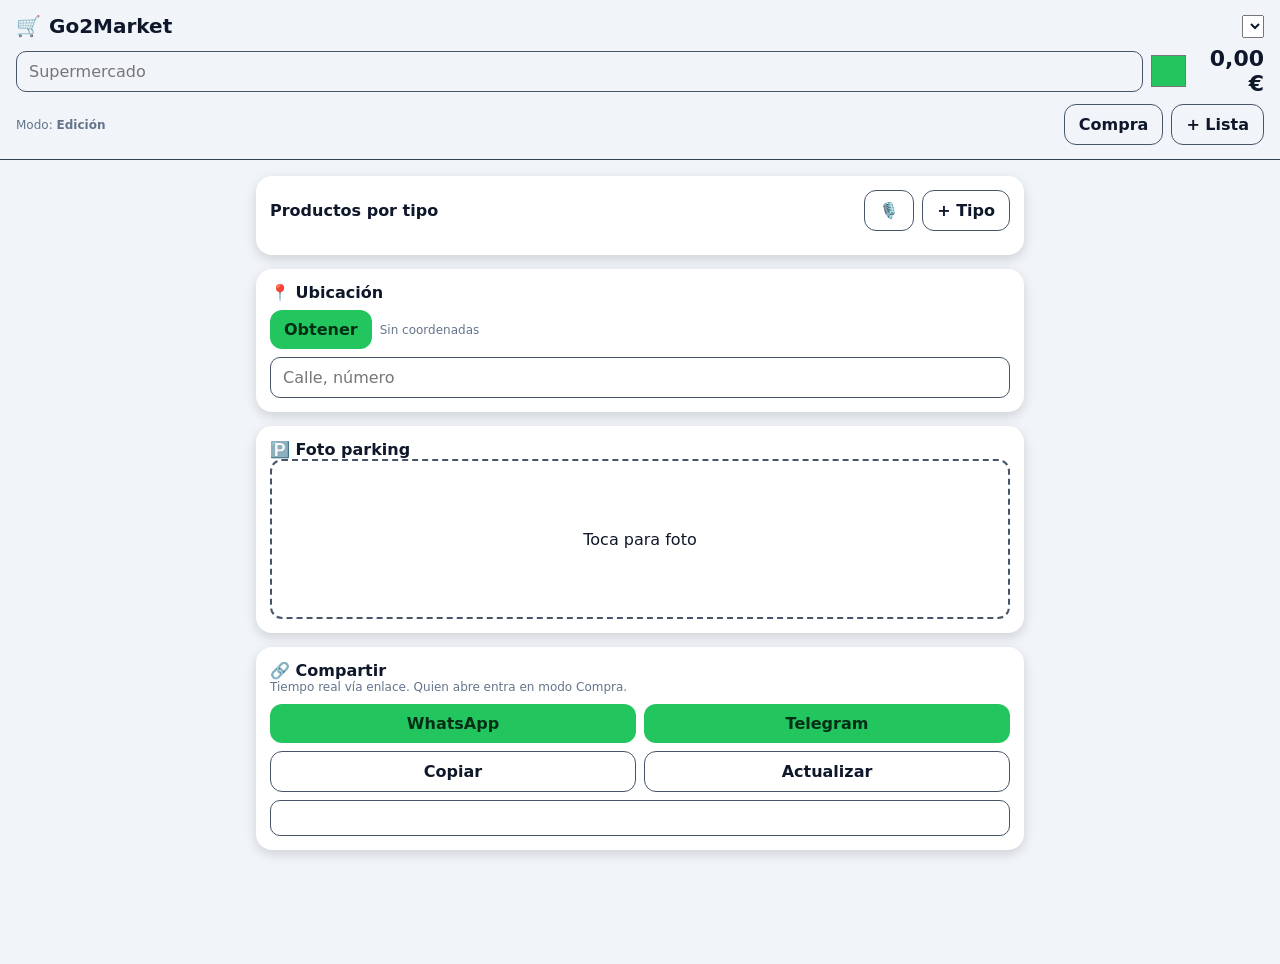
==== commit 895023f6: "Refactor index.html for Go2Market branding" ====
--- a/index.html
+++ b/index.html
@@ -1,272 +1,79 @@
 <!DOCTYPE html>
 <html lang="es">
 <head>
-<!-- Playables SDK -->
-<script>// Playables SDK v1.0.0
-// Game lifecycle bridge: rAF-based game-ready detection + event communication
-(function() {
-  'use strict';
-
-  // Idempotency: skip if already initialized (e.g., server-side injection
-  // followed by client-side inject-javascript via the Bloks webview component).
-  if (window.playablesSDK) return;
-
-  var HANDLER_NAME = 'playablesGameEventHandler';
-  var ANDROID_BRIDGE_NAME = '_MetaPlayablesBridge';
-  var RAF_FRAME_THRESHOLD = 3;
-
-  var gameReadySent = false;
-  var firstInteractionSent = false;
-  var errorSent = false;
-  var frameCount = 0;
-  var originalRAF = window.requestAnimationFrame;
-
-  // --- Transport Layer ---
-
-  function hasIOSBridge() {
-    return !!(window.webkit &&
-              window.webkit.messageHandlers &&
-              window.webkit.messageHandlers[HANDLER_NAME]);
-  }
-
-  function hasAndroidBridge() {
-    return !!(window[ANDROID_BRIDGE_NAME] &&
-              typeof window[ANDROID_BRIDGE_NAME].postEvent === 'function');
-  }
-
-  function isInIframe() {
-    return !!(window.parent && window.parent !== window);
-  }
-
-  function sendEvent(eventName, payload) {
-    var message = {
-      type: eventName,
-      payload: payload || {},
-      timestamp: Date.now()
-    };
-
-    if (hasIOSBridge()) {
-      try {
-        window.webkit.messageHandlers[HANDLER_NAME].postMessage(message);
-      } catch (e) { /* ignore */ }
-      return;
-    }
-
-    if (hasAndroidBridge()) {
-    try {
-      var p = payload || {};
-      p.__secureToken = window.__fbAndroidBridgeAuthToken || '';
-      p.timestamp = message.timestamp;
-      window[ANDROID_BRIDGE_NAME].postEvent(
-        eventName,
-        JSON.stringify(p)
-      );
-    } catch (e) { /* ignore */ }
-    return;
-  }
-
-    if (isInIframe()) {
-      try {
-        window.parent.postMessage(message, '*');
-      } catch (e) { /* ignore */ }
-      return;
-    }
-  }
-
-  // --- rAF Game-Ready Detection ---
-
-  function onFrame() {
-    if (gameReadySent) return;
-
-    frameCount++;
-    if (frameCount >= RAF_FRAME_THRESHOLD) {
-      gameReadySent = true;
-      sendEvent('game_ready', {
-        frame_count: frameCount,
-        detected_at: Date.now()
-      });
-      return;
-    }
-
-    originalRAF.call(window, onFrame);
-  }
-
-  if (originalRAF) {
-    window.requestAnimationFrame = function(callback) {
-      if (!gameReadySent) {
-        return originalRAF.call(window, function(timestamp) {
-          frameCount++;
-          if (frameCount >= RAF_FRAME_THRESHOLD && !gameReadySent) {
-            gameReadySent = true;
-            sendEvent('game_ready', {
-              frame_count: frameCount,
-              detected_at: Date.now()
-            });
-          }
-          callback(timestamp);
-        });
-      }
-      return originalRAF.call(window, callback);
-    };
-  }
-
-  // --- First User Interaction Detection ---
-
-  function setupFirstInteractionDetection() {
-    var events = ['touchstart', 'mousedown', 'keydown'];
-
-    function onFirstInteraction() {
-      if (firstInteractionSent) return;
-      firstInteractionSent = true;
-      sendEvent('user_interaction_start', null);
-
-      for (var i = 0; i < events.length; i++) {
-        document.removeEventListener(events[i], onFirstInteraction, true);
-      }
-    }
-
-    for (var i = 0; i < events.length; i++) {
-      document.addEventListener(events[i], onFirstInteraction, true);
-    }
-  }
-
-  if (document.readyState === 'loading') {
-    document.addEventListener('DOMContentLoaded', setupFirstInteractionDetection);
-  } else {
-    setupFirstInteractionDetection();
-  }
-
-  // --- Auto Error Capture ---
-
-  window.addEventListener('error', function(event) {
-    if (errorSent) return;
-    errorSent = true;
-    sendEvent('error', {
-      message: event.message || 'Unknown error',
-      source: event.filename || '',
-      lineno: event.lineno || 0,
-      colno: event.colno || 0,
-      auto_captured: true
-    });
-  });
-
-  window.addEventListener('unhandledrejection', function(event) {
-    if (errorSent) return;
-    errorSent = true;
-    var reason = event.reason;
-    sendEvent('error', {
-      message: (reason instanceof Error) ? reason.message : String(reason),
-      type: 'unhandled_promise_rejection',
-      auto_captured: true
-    });
-  });
-
-  // --- Public API ---
-
-  window.playablesSDK = {
-    complete: function(score) {
-      sendEvent('game_ended', {
-        score: score,
-        completed: true
-      });
-    },
-
-    error: function(message) {
-      if (errorSent) return;
-      errorSent = true;
-      sendEvent('error', {
-        message: message || 'Unknown error',
-        auto_captured: false
-      });
-    },
-
-    sendEvent: function(eventName, payload) {
-      if (!eventName || typeof eventName !== 'string') return;
-      sendEvent(eventName, payload);
-    }
-  };
-
-  // Kick off rAF detection in case no game code calls rAF immediately
-  if (originalRAF) {
-    originalRAF.call(window, onFrame);
-  }
-})();</script>
-<script>window.Intl=window.Intl||{};Intl.t=function(s){return(Intl._locale&&Intl._locale[s])||s;};</script>
+<link rel="manifest" href="manifest.json">
+<meta name="theme-color" content="#22c55e">
+<link rel="apple-touch-icon" href="icon-192.png">
 <meta charset="UTF-8">
 <meta name="viewport" content="width=device-width, initial-scale=1.0, maximum-scale=1.0, user-scalable=no">
-<title>Lista Compartida Pro</title>
+<title>Go2Market Web</title>
 <link rel="stylesheet" href="style.css">
 </head>
 <body>
 <header>
-  <h1>🛒 Lista Compartida Pro</h1>
-  <div class="row" style="margin-top:8px">
-    <input id="establecimiento" type="text" placeholder="Establecimiento (ej. Mercadona, Carrefour)">
+  <div class="row" style="justify-content:space-between">
+    <h1>🛒 <span id="appTitle">Go2Market</span></h1>
+    <select id="listaSelector" onchange="cambiarLista()"></select>
+  </div>
+  <div class="row" style="margin-top:8px; gap:6px">
+    <input id="establecimiento" type="text" placeholder="Supermercado">
+    <input id="colorPicker" type="color" value="#22c55e" title="Color lista" style="width:44px; height:40px; padding:0; border:none; background:none">
     <div class="total" id="total">0,00 €</div>
+  </div>
+  <div class="row" style="margin-top:8px; justify-content:space-between">
+    <span class="small">Modo: <strong id="modoLabel">Edición</strong></span>
+    <div class="flex">
+      <button class="ghost" onclick="toggleModo()" id="toggleModo">Compra</button>
+      <button class="ghost" onclick="nuevaLista()">+ Lista</button>
+    </div>
   </div>
 </header>
 
 <div class="container">
   <div class="card">
     <div class="row" style="justify-content:space-between">
-      <strong>Categorías y productos</strong>
-      <button class="ghost" onclick="addCategory()">+ Categoría</button>
+      <strong>Productos por tipo</strong>
+      <div class="flex">
+        <button class="ghost" onclick="startVoice()" title="Añadir por voz">🎙️</button>
+        <button class="ghost" onclick="addCategory()">+ Tipo</button>
+      </div>
     </div>
     <div id="categorias" style="margin-top:10px"></div>
+    <div id="voiceStatus" class="small" style="margin-top:6px; display:none"></div>
   </div>
 
   <div class="card">
-    <strong>📍 Ubicación de compra</strong>
+    <strong>📍 Ubicación</strong>
     <div class="row" style="margin-top:8px">
-      <button onclick="getLocation()">Obtener ubicación</button>
+      <button onclick="getLocation()">Obtener</button>
       <span class="small" id="coords">Sin coordenadas</span>
     </div>
-    <input id="direccion" type="text" placeholder="Calle, número, ciudad" style="margin-top:8px">
+    <input id="direccion" type="text" placeholder="Calle, número" style="margin-top:8px">
   </div>
 
   <div class="card">
-    <strong>🅿️ Foto del aparcamiento</strong>
-    <div class="small" style="margin:6px 0">Haz foto para recordar dónde aparcaste. Toca para zoom.</div>
+    <strong>🅿️ Foto parking</strong>
     <input type="file" accept="image/*" capture="environment" id="fotoInput" style="display:none">
     <div class="photo-box" onclick="document.getElementById('fotoInput').click()">
-      <span id="fotoPlaceholder">Toca para hacer foto</span>
+      <span id="fotoPlaceholder">Toca para foto</span>
       <img id="fotoPreview" style="display:none">
-    </div>
-    <div class="row" style="margin-top:8px">
-      <button class="ghost" onclick="clearPhoto()">Borrar foto</button>
     </div>
   </div>
 
   <div class="card">
-    <strong>📝 Anotaciones</strong>
-    <textarea id="anotaciones" rows="3" placeholder="Ej: Llevar bolsas reutilizables, cupón descuento..."></textarea>
-  </div>
-
-  <div class="card">
-    <strong>🔗 Compartir lista</strong>
-    <div class="small">La persona que reciba el enlace verá la misma lista y podrá tachar productos. Es gratuito y sin cuenta.</div>
+    <strong>🔗 Compartir</strong>
+    <div class="small">Tiempo real vía enlace. Quien abre entra en modo Compra.</div>
     <div class="share-grid" style="margin-top:10px">
       <button onclick="shareWhatsApp()">WhatsApp</button>
       <button onclick="shareTelegram()">Telegram</button>
-      <button class="ghost" onclick="copyLink()">Copiar URL</button>
-      <button class="ghost" onclick="generarEnlace()">Actualizar enlace</button>
+      <button class="ghost" onclick="copyLink()">Copiar</button>
+      <button class="ghost" onclick="generarEnlace()">Actualizar</button>
     </div>
-    <input id="shareUrl" type="text" readonly style="margin-top:8px; font-size:12px" placeholder="Se generará aquí">
+    <input id="shareUrl" type="text" readonly style="margin-top:8px; font-size:12px">
   </div>
 </div>
 
-<footer>
-  <span class="small">Guardado automático</span>
-  <div class="flex">
-    <button class="ghost" onclick="exportar()">Exportar</button>
-    <button class="danger" onclick="nuevaLista()">Nueva</button>
-  </div>
-</footer>
-
-<div class="modal" id="modal" onclick="closeModal()">
-  <img id="modalImg" src="">
-</div>
-
 <script src="app.js"></script>
+<script>if("serviceWorker" in navigator){navigator.serviceWorker.register("sw.js")}</script>
 </body>
 </html>
--- a/style.css
+++ b/style.css
@@ -0,0 +1,40 @@
+ :root {
+  --bg: #0f172a; --card:#1e293b; --accent:#22c55e; --text:#e2e8f0; --muted:#94a3b8; --danger:#ef4444;
+}
+@media (prefers-color-scheme: light) {
+  :root { --bg:#f1f5f9; --card:#ffffff; --text:#0f172a; --muted:#64748b; }
+}
+* { box-sizing:border-box; -webkit-tap-highlight-color: transparent; }
+body { margin:0; font-family: system-ui, -apple-system, Segoe UI, Roboto, Ubuntu, sans-serif; background:var(--bg); color:var(--text); }
+header { position:sticky; top:0; background:var(--bg); padding:14px 16px; border-bottom:1px solid #334155; z-index:10; }
+h1 { margin:0; font-size:20px; display:flex; align-items:center; gap:8px; }
+.container { padding:16px; max-width:800px; margin:0 auto; padding-bottom:100px; }
+.card { background:var(--card); border-radius:16px; padding:14px; margin-bottom:14px; box-shadow:0 4px 12px rgba(0,0,0,.15); }
+.row { display:flex; gap:8px; align-items:center; }
+input, textarea, select, button { font:inherit; color:inherit; }
+input[type=text], input[type=number], textarea { width:100%; background:transparent; border:1px solid #475569; border-radius:10px; padding:10px 12px; outline:none; }
+input:focus, textarea:focus { border-color:var(--accent); }
+button { background:var(--accent); color:#052e16; border:none; border-radius:12px; padding:10px 14px; font-weight:600; cursor:pointer; }
+button.ghost { background:transparent; color:var(--text); border:1px solid #475569; }
+button.danger { background:var(--danger); color:white; }
+.small { font-size:12px; color:var(--muted); }
+.category { margin-bottom:12px; }
+.cat-header { display:flex; justify-content:space-between; align-items:center; cursor:pointer; padding:8px 0; }
+.cat-title { font-weight:700; font-size:16px; }
+.product { display:grid; grid-template-columns:auto 1fr auto auto auto; gap:8px; align-items:center; padding:8px; border-radius:10px; margin:4px 0; background:rgba(0,0,0,.12); }
+.product.comprado { opacity:.55; }
+.product.comprado .p-name { text-decoration:line-through; }
+.p-name { border:none; background:transparent; padding:6px; }
+.p-qty { width:60px; text-align:center; }
+.p-price { width:80px; text-align:right; }
+.icon-btn { background:transparent; border:none; font-size:18px; padding:4px; cursor:pointer; color:var(--muted); }
+.total { font-size:22px; font-weight:800; text-align:right; }
+.flex { display:flex; gap:8px; flex-wrap:wrap; }
+.photo-box { position:relative; border:2px dashed #475569; border-radius:12px; min-height:160px; display:flex; align-items:center; justify-content:center; overflow:hidden; }
+.photo-box img { width:100%; height:auto; display:block; cursor:zoom-in; }
+.share-grid { display:grid; grid-template-columns:1fr 1fr; gap:8px; }
+.modal { position:fixed; inset:0; background:rgba(0,0,0,.9); display:none; align-items:center; justify-content:center; z-index:100; }
+.modal img { max-width:95vw; max-height:95vh; transform-origin:center; transition:transform .1s; touch-action:none; }
+.modal.show { display:flex; }
+footer { position:fixed; bottom:0; left:0; right:0; background:var(--card); padding:10px; border-top:1px solid #334155; display:flex; justify-content:space-between; align-items:center; }
+
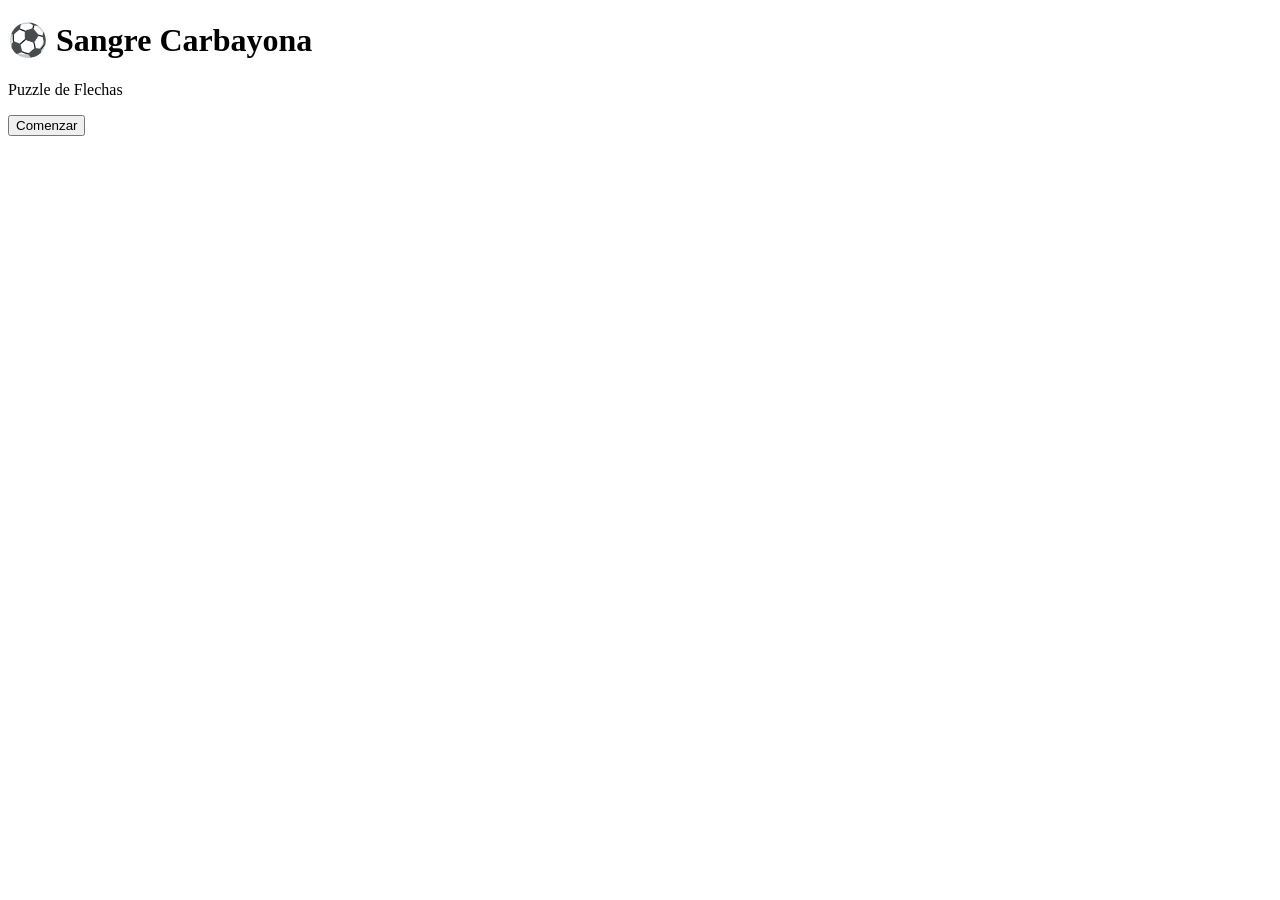
==== commit 74b2af71: "Add initial HTML structure for game application" ====
--- a/index.html
+++ b/index.html
@@ -1,79 +1,52 @@
 <!DOCTYPE html>
 <html lang="es">
 <head>
-<link rel="manifest" href="manifest.json">
-<meta name="theme-color" content="#22c55e">
-<link rel="apple-touch-icon" href="icon-192.png">
-<meta charset="UTF-8">
-<meta name="viewport" content="width=device-width, initial-scale=1.0, maximum-scale=1.0, user-scalable=no">
-<title>Go2Market Web</title>
-<link rel="stylesheet" href="style.css">
+    <meta charset="UTF-8">
+    <meta name="viewport" content="width=device-width, initial-scale=1.0">
+    <title>Sangre Carbayona - Puzzle de Flechas</title>
+    <link rel="stylesheet" href="css/style.css">
 </head>
 <body>
-<header>
-  <div class="row" style="justify-content:space-between">
-    <h1>🛒 <span id="appTitle">Go2Market</span></h1>
-    <select id="listaSelector" onchange="cambiarLista()"></select>
-  </div>
-  <div class="row" style="margin-top:8px; gap:6px">
-    <input id="establecimiento" type="text" placeholder="Supermercado">
-    <input id="colorPicker" type="color" value="#22c55e" title="Color lista" style="width:44px; height:40px; padding:0; border:none; background:none">
-    <div class="total" id="total">0,00 €</div>
-  </div>
-  <div class="row" style="margin-top:8px; justify-content:space-between">
-    <span class="small">Modo: <strong id="modoLabel">Edición</strong></span>
-    <div class="flex">
-      <button class="ghost" onclick="toggleModo()" id="toggleModo">Compra</button>
-      <button class="ghost" onclick="nuevaLista()">+ Lista</button>
+    <div id="app">
+        <!-- Menú Principal -->
+        <div id="menu-screen">
+            <h1>⚽ Sangre Carbayona</h1>
+            <p>Puzzle de Flechas</p>
+            <button id="start-btn">Comenzar</button>
+        </div>
+
+        <!-- Pantalla de Juego -->
+        <div id="game-screen" style="display:none;">
+            <div id="hud">
+                <span id="level-display">Nivel 1</span>
+                <span id="hearts-display">❤️ ❤️ ❤️</span>
+            </div>
+            <div id="board-container">
+                <canvas id="gameCanvas" width="400" height="400"></canvas>
+            </div>
+            <div id="controls">
+                <button id="hint-btn">💡 Pista</button>
+                <button id="reset-btn">🔄 Reiniciar Nivel</button>
+            </div>
+        </div>
+
+        <!-- Pantalla de Nivel Completado -->
+        <div id="level-complete" style="display:none;">
+            <h2>¡Nivel Completado!</h2>
+            <div id="player-info">
+                <img src="" alt="Jugador" id="player-img">
+                <p id="player-name"></p>
+            </div>
+            <div id="level-stats">
+                <p>Nivel: <span id="completed-level">1</span></p>
+            </div>
+            <button id="next-level-btn">Siguiente Nivel</button>
+            <button id="exit-btn">Salir</button>
+        </div>
     </div>
-  </div>
-</header>
 
-<div class="container">
-  <div class="card">
-    <div class="row" style="justify-content:space-between">
-      <strong>Productos por tipo</strong>
-      <div class="flex">
-        <button class="ghost" onclick="startVoice()" title="Añadir por voz">🎙️</button>
-        <button class="ghost" onclick="addCategory()">+ Tipo</button>
-      </div>
-    </div>
-    <div id="categorias" style="margin-top:10px"></div>
-    <div id="voiceStatus" class="small" style="margin-top:6px; display:none"></div>
-  </div>
-
-  <div class="card">
-    <strong>📍 Ubicación</strong>
-    <div class="row" style="margin-top:8px">
-      <button onclick="getLocation()">Obtener</button>
-      <span class="small" id="coords">Sin coordenadas</span>
-    </div>
-    <input id="direccion" type="text" placeholder="Calle, número" style="margin-top:8px">
-  </div>
-
-  <div class="card">
-    <strong>🅿️ Foto parking</strong>
-    <input type="file" accept="image/*" capture="environment" id="fotoInput" style="display:none">
-    <div class="photo-box" onclick="document.getElementById('fotoInput').click()">
-      <span id="fotoPlaceholder">Toca para foto</span>
-      <img id="fotoPreview" style="display:none">
-    </div>
-  </div>
-
-  <div class="card">
-    <strong>🔗 Compartir</strong>
-    <div class="small">Tiempo real vía enlace. Quien abre entra en modo Compra.</div>
-    <div class="share-grid" style="margin-top:10px">
-      <button onclick="shareWhatsApp()">WhatsApp</button>
-      <button onclick="shareTelegram()">Telegram</button>
-      <button class="ghost" onclick="copyLink()">Copiar</button>
-      <button class="ghost" onclick="generarEnlace()">Actualizar</button>
-    </div>
-    <input id="shareUrl" type="text" readonly style="margin-top:8px; font-size:12px">
-  </div>
-</div>
-
-<script src="app.js"></script>
-<script>if("serviceWorker" in navigator){navigator.serviceWorker.register("sw.js")}</script>
+    <script src="js/levels.js"></script>
+    <script src="js/game.js"></script>
+    <script src="js/main.js"></script>
 </body>
 </html>
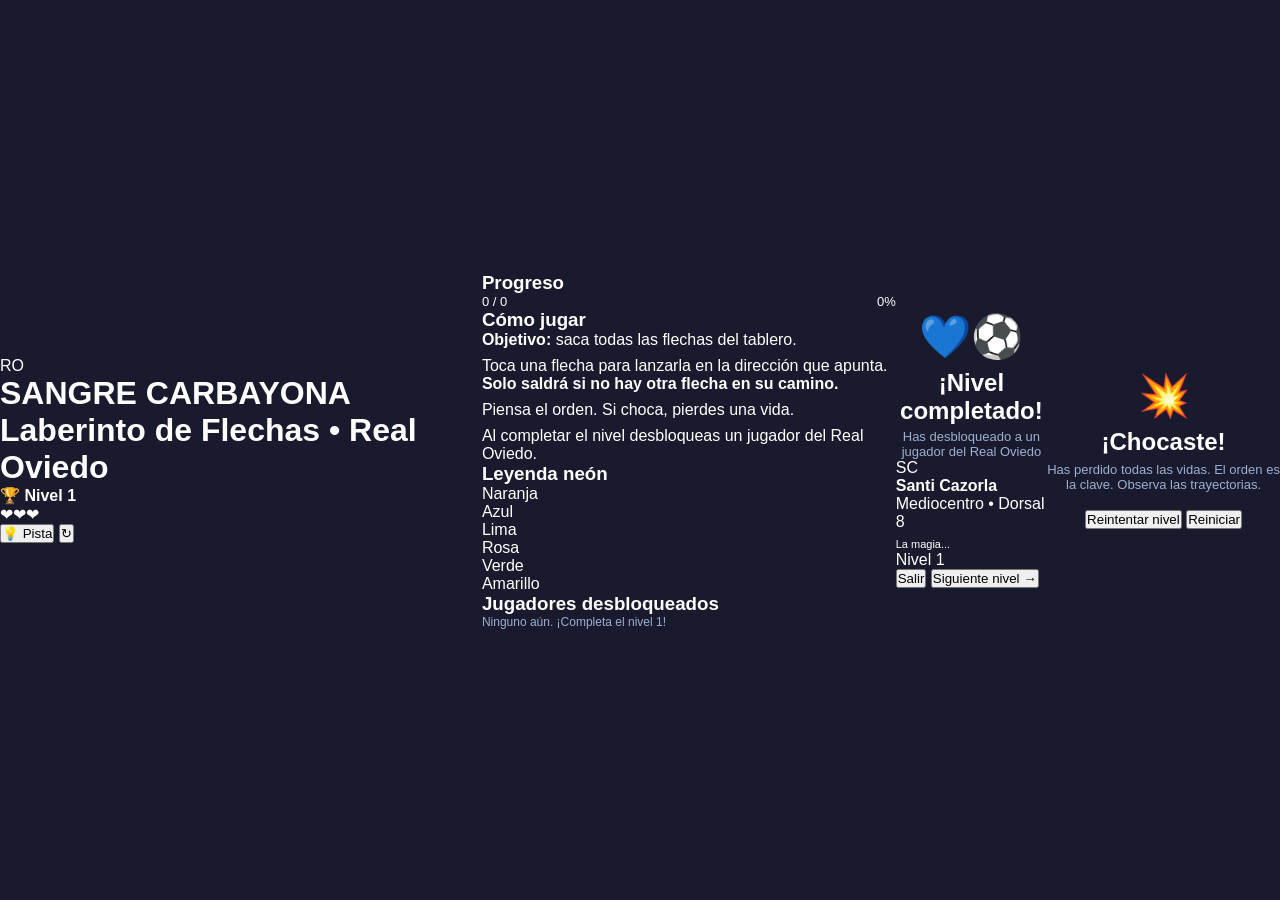
==== commit 4a85c5db: "Add files via upload" ====
--- a/index.html
+++ b/index.html
@@ -1,52 +1,101 @@
 <!DOCTYPE html>
 <html lang="es">
 <head>
-    <meta charset="UTF-8">
-    <meta name="viewport" content="width=device-width, initial-scale=1.0">
-    <title>Sangre Carbayona - Puzzle de Flechas</title>
-    <link rel="stylesheet" href="css/style.css">
+<meta charset="UTF-8">
+<meta name="viewport" content="width=device-width, initial-scale=1.0, maximum-scale=1.0, user-scalable=no">
+<title>Sangre Carbayona - Laberinto de Flechas</title>
+<link rel="preconnect" href="https://fonts.googleapis.com">
+<link href="https://fonts.googleapis.com/css2?family=Inter:wght@400;600;800&display=swap" rel="stylesheet">
+<link rel="stylesheet" href="css/style.css">
 </head>
 <body>
-    <div id="app">
-        <!-- Menú Principal -->
-        <div id="menu-screen">
-            <h1>⚽ Sangre Carbayona</h1>
-            <p>Puzzle de Flechas</p>
-            <button id="start-btn">Comenzar</button>
-        </div>
+<header>
+  <div class="brand">
+    <div class="brand-badge">RO</div>
+    <h1>SANGRE CARBAYONA <span>Laberinto de Flechas • Real Oviedo</span></h1>
+  </div>
+  <div class="hud">
+    <div class="hud-item">🏆 <strong id="levelLabel">Nivel 1</strong></div>
+    <div class="hud-item" id="lives">❤❤❤</div>
+    <button class="btn btn-ghost" id="hintBtn">💡 Pista</button>
+    <button class="btn btn-ghost" id="restartBtn">↻</button>
+  </div>
+</header>
 
-        <!-- Pantalla de Juego -->
-        <div id="game-screen" style="display:none;">
-            <div id="hud">
-                <span id="level-display">Nivel 1</span>
-                <span id="hearts-display">❤️ ❤️ ❤️</span>
-            </div>
-            <div id="board-container">
-                <canvas id="gameCanvas" width="400" height="400"></canvas>
-            </div>
-            <div id="controls">
-                <button id="hint-btn">💡 Pista</button>
-                <button id="reset-btn">🔄 Reiniciar Nivel</button>
-            </div>
-        </div>
+<div class="layout">
+  <div class="board-wrap">
+    <div id="board"></div>
+  </div>
+  <div class="side">
+    <div class="panel">
+      <h3>Progreso</h3>
+      <div style="display:flex;justify-content:space-between;font-size:13px"><span id="clearedLabel">0 / 0</span><span id="percentLabel">0%</span></div>
+      <div class="progress-bar"><div class="progress-fill" id="progressFill" style="width:0%"></div></div>
+    </div>
+    <div class="panel">
+      <h3>Cómo jugar</h3>
+      <div class="instructions">
+        <p><strong>Objetivo:</strong> saca todas las flechas del tablero.</p>
+        <p style="margin-top:8px">Toca una flecha para lanzarla en la dirección que apunta. <strong>Solo saldrá si no hay otra flecha en su camino.</strong></p>
+        <p style="margin-top:8px">Piensa el orden. Si choca, pierdes una vida.</p>
+        <p style="margin-top:8px">Al completar el nivel desbloqueas un jugador del Real Oviedo.</p>
+      </div>
+    </div>
+    <div class="panel">
+      <h3>Leyenda neón</h3>
+      <div class="legend">
+        <div class="legend-item"><div class="dot" style="background:#FF7A2F;color:#FF7A2F"></div> Naranja</div>
+        <div class="legend-item"><div class="dot" style="background:#2D9CFF;color:#2D9CFF"></div> Azul</div>
+        <div class="legend-item"><div class="dot" style="background:#C6FF00;color:#C6FF00"></div> Lima</div>
+        <div class="legend-item"><div class="dot" style="background:#FF6EC7;color:#FF6EC7"></div> Rosa</div>
+        <div class="legend-item"><div class="dot" style="background:#00E676;color:#00E676"></div> Verde</div>
+        <div class="legend-item"><div class="dot" style="background:#FFEA00;color:#FFEA00"></div> Amarillo</div>
+      </div>
+    </div>
+    <div class="panel">
+      <h3>Jugadores desbloqueados</h3>
+      <div id="unlockedList" style="font-size:12px;color:#9bb0d0;display:flex;flex-wrap:wrap;gap:6px">Ninguno aún. ¡Completa el nivel 1!</div>
+    </div>
+  </div>
+</div>
 
-        <!-- Pantalla de Nivel Completado -->
-        <div id="level-complete" style="display:none;">
-            <h2>¡Nivel Completado!</h2>
-            <div id="player-info">
-                <img src="" alt="Jugador" id="player-img">
-                <p id="player-name"></p>
-            </div>
-            <div id="level-stats">
-                <p>Nivel: <span id="completed-level">1</span></p>
-            </div>
-            <button id="next-level-btn">Siguiente Nivel</button>
-            <button id="exit-btn">Salir</button>
-        </div>
+<!-- WIN MODAL -->
+<div class="modal-overlay" id="winModal">
+  <div class="modal">
+    <div style="text-align:center">
+      <div style="font-size:42px">💙⚽</div>
+      <h2 style="margin-top:8px">¡Nivel completado!</h2>
+      <p style="color:#9bb0d0;font-size:13px;margin-top:4px">Has desbloqueado a un jugador del Real Oviedo</p>
     </div>
+    <div class="player-card" id="playerCard">
+      <div class="player-avatar" id="playerAvatar">SC</div>
+      <div class="player-info">
+        <h4 id="playerName">Santi Cazorla</h4>
+        <p id="playerPos">Mediocentro • Dorsal 8</p>
+        <p id="playerDesc" style="font-size:11px;margin-top:6px;line-height:1.3">La magia...</p>
+        <span class="badge" id="playerBadge">Nivel 1</span>
+      </div>
+    </div>
+    <div class="modal-actions">
+      <button class="btn btn-ghost" id="exitBtn">Salir</button>
+      <button class="btn" id="nextBtn">Siguiente nivel →</button>
+    </div>
+  </div>
+</div>
 
-    <script src="js/levels.js"></script>
-    <script src="js/game.js"></script>
-    <script src="js/main.js"></script>
+<!-- GAME OVER MODAL -->
+<div class="modal-overlay" id="gameOverModal">
+  <div class="modal" style="text-align:center">
+    <div style="font-size:42px">💥</div>
+    <h2 style="margin-top:8px">¡Chocaste!</h2>
+    <p style="color:#9bb0d0;font-size:13px;margin-top:6px">Has perdido todas las vidas. El orden es la clave. Observa las trayectorias.</p>
+    <div class="modal-actions" style="margin-top:18px">
+      <button class="btn btn-ghost" id="retryBtn">Reintentar nivel</button>
+      <button class="btn" id="retryFullBtn">Reiniciar</button>
+    </div>
+  </div>
+</div>
+
+<script type="module" src="js/game.js"></script>
 </body>
 </html>
--- a/css/style.css
+++ b/css/style.css
@@ -0,0 +1,158 @@
+* {
+    margin: 0;
+    padding: 0;
+    box-sizing: border-box;
+}
+
+body {
+    background: #1a1a2e;
+    display: flex;
+    justify-content: center;
+    align-items: center;
+    min-height: 100vh;
+    font-family: 'Arial', sans-serif;
+    color: white;
+}
+
+#app {
+    width: 450px;
+    background: #16213e;
+    border-radius: 20px;
+    padding: 20px;
+    box-shadow: 0 0 30px rgba(0,0,0,0.8);
+    text-align: center;
+    min-height: 600px;
+    display: flex;
+    flex-direction: column;
+    justify-content: center;
+}
+
+/* --- Menú --- */
+#menu-screen h1 {
+    font-size: 2.8rem;
+    color: #f5c842;
+    text-shadow: 0 0 20px #f5c842;
+}
+#menu-screen p {
+    font-size: 1.2rem;
+    color: #aaa;
+    margin: 10px 0 30px;
+}
+#start-btn {
+    padding: 15px 40px;
+    font-size: 1.5rem;
+    background: #f5c842;
+    border: none;
+    border-radius: 50px;
+    color: #1a1a2e;
+    font-weight: bold;
+    cursor: pointer;
+    transition: transform 0.2s;
+}
+#start-btn:hover { transform: scale(1.05); }
+
+/* --- Juego --- */
+#game-screen {
+    display: flex;
+    flex-direction: column;
+    align-items: center;
+}
+
+#hud {
+    width: 100%;
+    display: flex;
+    justify-content: space-between;
+    font-size: 1.2rem;
+    padding: 10px 5px;
+}
+
+#board-container {
+    background: #0d0d1a;
+    border-radius: 15px;
+    padding: 10px;
+    margin: 10px 0;
+    width: 100%;
+}
+
+#gameCanvas {
+    display: block;
+    width: 100%;
+    height: auto;
+    background: #0d0d1a;
+    border-radius: 10px;
+    cursor: pointer;
+    touch-action: none;
+}
+
+#controls {
+    display: flex;
+    gap: 15px;
+    margin-top: 10px;
+}
+
+#controls button {
+    padding: 10px 20px;
+    font-size: 1rem;
+    border: none;
+    border-radius: 30px;
+    cursor: pointer;
+    background: #2a2a4a;
+    color: white;
+    transition: background 0.2s;
+}
+#controls button:hover { background: #3a3a5a; }
+
+/* --- Nivel Completado --- */
+#level-complete {
+    display: flex;
+    flex-direction: column;
+    align-items: center;
+    gap: 15px;
+    padding: 20px 0;
+}
+
+#level-complete h2 {
+    font-size: 2.5rem;
+    color: #f5c842;
+}
+
+#player-info img {
+    width: 150px;
+    height: 150px;
+    border-radius: 50%;
+    border: 4px solid #f5c842;
+    object-fit: cover;
+}
+
+#player-name {
+    font-size: 1.3rem;
+    margin-top: 5px;
+}
+
+#level-stats {
+    font-size: 1.1rem;
+}
+
+#next-level-btn, #exit-btn {
+    padding: 12px 30px;
+    font-size: 1.2rem;
+    border: none;
+    border-radius: 30px;
+    cursor: pointer;
+    margin: 5px;
+    transition: transform 0.2s;
+}
+#next-level-btn {
+    background: #4CAF50;
+    color: white;
+}
+#exit-btn {
+    background: #f44336;
+    color: white;
+}
+#next-level-btn:hover, #exit-btn:hover { transform: scale(1.05); }
+
+/* Responsive */
+@media (max-width: 500px) {
+    #app { width: 100vw; border-radius: 0; min-height: 100vh; }
+}
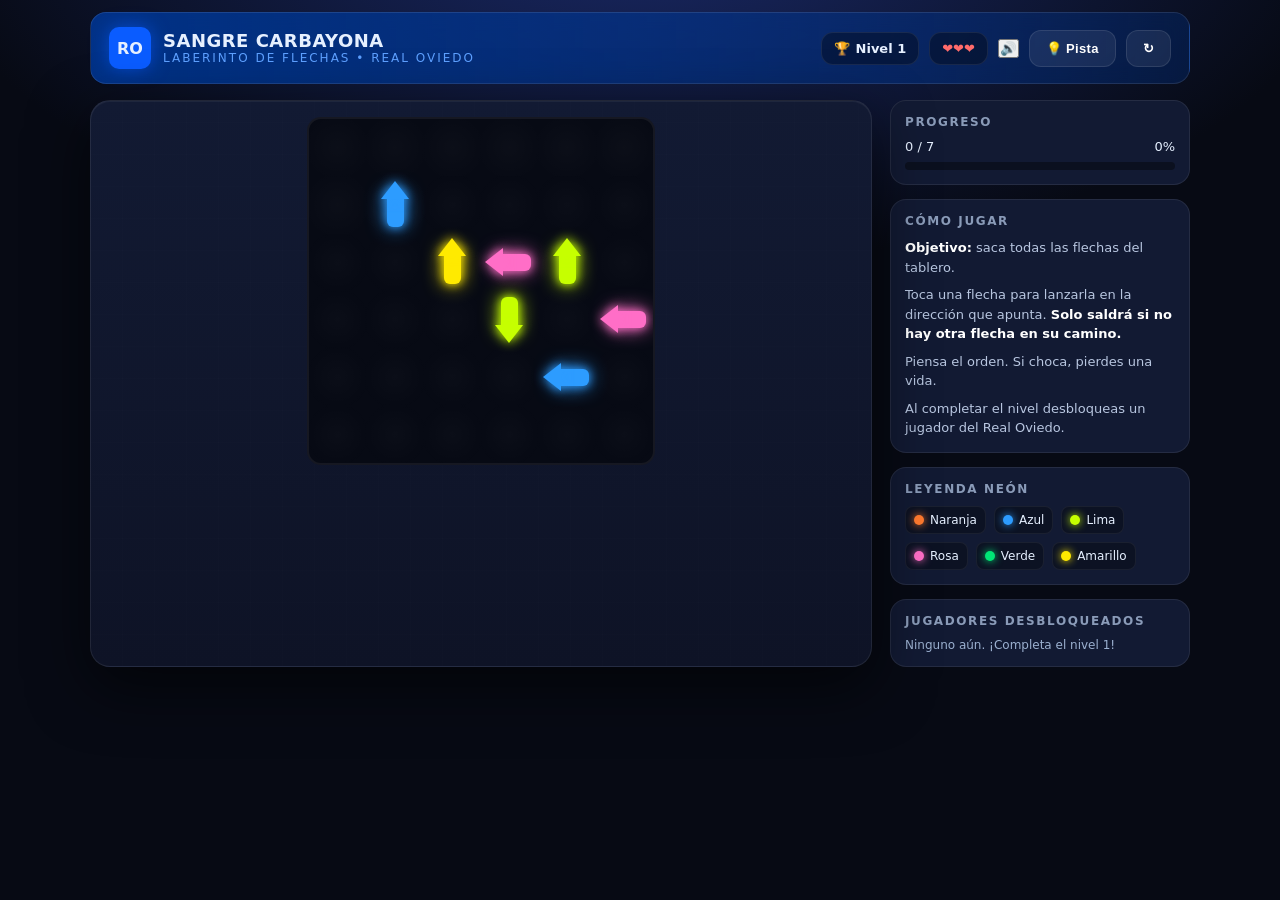
==== commit cbdedc2a: "Add playable touch patch script and sound toggle button" ====
--- a/index.html
+++ b/index.html
@@ -1,6 +1,25 @@
 <!DOCTYPE html>
 <html lang="es">
-<head>
+<head><!-- PLAYABLE_TOUCH_PATCH_V1 --><script>
+(function() {
+  if (window.__playableTouchPatchInstalled) return;
+  window.__playableTouchPatchInstalled = true;
+  var origAdd = EventTarget.prototype.addEventListener;
+  var blockedTypes = { touchstart: 1, touchmove: 1, wheel: 1 };
+  EventTarget.prototype.addEventListener = function(type, listener, options) {
+    if (blockedTypes[type]) {
+      if (options === undefined || options === null) {
+        options = { passive: true };
+      } else if (typeof options === 'boolean') {
+        options = { capture: options, passive: true };
+      } else {
+        options = Object.assign({}, options, { passive: true });
+      }
+    }
+    return origAdd.call(this, type, listener, options);
+  };
+})();
+</script><script>window.Intl=window.Intl||{};Intl.t=function(s){return(Intl._locale&&Intl._locale[s])||s;};</script>
 <meta charset="UTF-8">
 <meta name="viewport" content="width=device-width, initial-scale=1.0, maximum-scale=1.0, user-scalable=no">
 <title>Sangre Carbayona - Laberinto de Flechas</title>
@@ -17,6 +36,7 @@
   <div class="hud">
     <div class="hud-item">🏆 <strong id="levelLabel">Nivel 1</strong></div>
     <div class="hud-item" id="lives">❤❤❤</div>
+    <button class="sound-toggle" id="soundBtn" title="Sonido">🔊</button>
     <button class="btn btn-ghost" id="hintBtn">💡 Pista</button>
     <button class="btn btn-ghost" id="restartBtn">↻</button>
   </div>
--- a/css/style.css
+++ b/css/style.css
@@ -1,158 +1,252 @@
-* {
-    margin: 0;
-    padding: 0;
-    box-sizing: border-box;
-}
 
-body {
-    background: #1a1a2e;
-    display: flex;
-    justify-content: center;
-    align-items: center;
-    min-height: 100vh;
-    font-family: 'Arial', sans-serif;
-    color: white;
-}
-
-#app {
-    width: 450px;
-    background: #16213e;
-    border-radius: 20px;
-    padding: 20px;
-    box-shadow: 0 0 30px rgba(0,0,0,0.8);
-    text-align: center;
-    min-height: 600px;
-    display: flex;
-    flex-direction: column;
-    justify-content: center;
-}
-
-/* --- Menú --- */
-#menu-screen h1 {
-    font-size: 2.8rem;
-    color: #f5c842;
-    text-shadow: 0 0 20px #f5c842;
-}
-#menu-screen p {
-    font-size: 1.2rem;
-    color: #aaa;
-    margin: 10px 0 30px;
-}
-#start-btn {
-    padding: 15px 40px;
-    font-size: 1.5rem;
-    background: #f5c842;
-    border: none;
-    border-radius: 50px;
-    color: #1a1a2e;
-    font-weight: bold;
-    cursor: pointer;
-    transition: transform 0.2s;
-}
-#start-btn:hover { transform: scale(1.05); }
-
-/* --- Juego --- */
-#game-screen {
-    display: flex;
-    flex-direction: column;
-    align-items: center;
-}
-
-#hud {
-    width: 100%;
-    display: flex;
-    justify-content: space-between;
-    font-size: 1.2rem;
-    padding: 10px 5px;
-}
-
-#board-container {
-    background: #0d0d1a;
-    border-radius: 15px;
-    padding: 10px;
-    margin: 10px 0;
-    width: 100%;
-}
-
-#gameCanvas {
-    display: block;
-    width: 100%;
-    height: auto;
-    background: #0d0d1a;
-    border-radius: 10px;
-    cursor: pointer;
-    touch-action: none;
-}
-
-#controls {
-    display: flex;
-    gap: 15px;
-    margin-top: 10px;
-}
-
-#controls button {
-    padding: 10px 20px;
-    font-size: 1rem;
-    border: none;
-    border-radius: 30px;
-    cursor: pointer;
-    background: #2a2a4a;
-    color: white;
-    transition: background 0.2s;
-}
-#controls button:hover { background: #3a3a5a; }
-
-/* --- Nivel Completado --- */
-#level-complete {
-    display: flex;
-    flex-direction: column;
-    align-items: center;
-    gap: 15px;
-    padding: 20px 0;
-}
-
-#level-complete h2 {
-    font-size: 2.5rem;
-    color: #f5c842;
-}
-
-#player-info img {
-    width: 150px;
-    height: 150px;
-    border-radius: 50%;
-    border: 4px solid #f5c842;
-    object-fit: cover;
-}
-
-#player-name {
-    font-size: 1.3rem;
-    margin-top: 5px;
-}
-
-#level-stats {
-    font-size: 1.1rem;
-}
-
-#next-level-btn, #exit-btn {
-    padding: 12px 30px;
-    font-size: 1.2rem;
-    border: none;
-    border-radius: 30px;
-    cursor: pointer;
-    margin: 5px;
-    transition: transform 0.2s;
-}
-#next-level-btn {
-    background: #4CAF50;
-    color: white;
-}
-#exit-btn {
-    background: #f44336;
-    color: white;
-}
-#next-level-btn:hover, #exit-btn:hover { transform: scale(1.05); }
-
-/* Responsive */
-@media (max-width: 500px) {
-    #app { width: 100vw; border-radius: 0; min-height: 100vh; }
-}
+:root{
+  --bg:#070a14;
+  --board-bg:#0e1326;
+  --card-bg:#121a33;
+  --oviedo-blue:#003692;
+  --oviedo-blue-light:#0a5cff;
+  --text:#e6f0ff;
+  --muted:#8a9bb8;
+  --neon-orange:#FF7A2F;
+  --neon-blue:#2D9CFF;
+  --neon-lime:#C6FF00;
+  --neon-pink:#FF6EC7;
+  --neon-green:#00E676;
+  --neon-yellow:#FFEA00;
+  --grid-line:rgba(255,255,255,0.04);
+}
+*{box-sizing:border-box;margin:0;padding:0}
+body{
+  background: radial-gradient(1200px 600px at 50% -10%, #1a2a6a 0%, var(--bg) 60%);
+  color:var(--text);
+  font-family: 'Inter', system-ui, -apple-system, sans-serif;
+  min-height:100vh;
+  display:flex;
+  flex-direction:column;
+  align-items:center;
+  padding:12px;
+}
+header{
+  width:100%;
+  max-width:1100px;
+  display:flex;
+  justify-content:space-between;
+  align-items:center;
+  padding:14px 18px;
+  background: linear-gradient(90deg, rgba(0,54,146,0.9), rgba(0,54,146,0.3));
+  border:1px solid rgba(255,255,255,0.1);
+  border-radius:16px;
+  backdrop-filter: blur(10px);
+  margin-bottom:16px;
+}
+.brand{display:flex;gap:12px;align-items:center}
+.brand-badge{
+  width:42px;height:42px;
+  background:var(--oviedo-blue-light);
+  border-radius:10px;
+  display:grid;place-items:center;
+  font-weight:900;
+  box-shadow:0 0 18px rgba(10,92,255,0.6);
+}
+.brand h1{font-size:18px;letter-spacing:0.5px;line-height:1}
+.brand h1 span{color:#5da0ff;font-weight:400;font-size:12px;display:block;letter-spacing:2px;text-transform:uppercase;margin-top:2px}
+.hud{
+  display:flex;gap:10px;align-items:center;
+}
+.hud-item{
+  background:rgba(0,0,0,0.35);
+  border:1px solid rgba(255,255,255,0.08);
+  padding:8px 12px;
+  border-radius:12px;
+  font-size:13px;
+  display:flex;gap:6px;align-items:center;
+}
+#lives{color:#ff6b6b}
+.btn{
+  background:var(--oviedo-blue);
+  color:white;
+  border:none;
+  padding:10px 16px;
+  border-radius:12px;
+  font-weight:700;
+  cursor:pointer;
+  transition:.2s;
+  font-size:13px;
+  letter-spacing:.3px;
+}
+.btn:hover{transform:translateY(-1px);background:var(--oviedo-blue-light);box-shadow:0 6px 18px rgba(10,92,255,.4)}
+.btn:disabled{opacity:.4;cursor:not-allowed}
+.btn-ghost{background:rgba(255,255,255,0.07);border:1px solid rgba(255,255,255,0.1)}
+.btn-ghost:hover{background:rgba(255,255,255,0.12)}
+.layout{
+  width:100%;
+  max-width:1100px;
+  display:grid;
+  grid-template-columns: 1fr 300px;
+  gap:18px;
+}
+@media(max-width:860px){.layout{grid-template-columns:1fr}.side{order:-1}}
+.board-wrap{
+  background: linear-gradient(180deg, #121a33, #0e1326);
+  border:1px solid rgba(255,255,255,0.08);
+  border-radius:20px;
+  padding:16px;
+  box-shadow: 0 20px 60px rgba(0,0,0,0.6), inset 0 1px 0 rgba(255,255,255,0.05);
+  position:relative;
+  overflow:hidden;
+}
+.board-wrap::before{
+  content:"";position:absolute;inset:0;
+  background: repeating-linear-gradient(0deg, transparent 0 31px, var(--grid-line) 32px),
+              repeating-linear-gradient(90deg, transparent 0 31px, var(--grid-line) 32px);
+  pointer-events:none;opacity:.4;
+}
+#board{
+  display:grid;
+  gap:0;
+  background:#070a14;
+  border-radius:14px;
+  overflow:hidden;
+  border:2px solid rgba(255,255,255,0.06);
+  position:relative;
+  margin:0 auto;
+  touch-action:manipulation;
+}
+.cell{
+  width:100%;
+  aspect-ratio:1;
+  position:relative;
+  display:grid;
+  place-items:center;
+  background: radial-gradient(60% 60% at 50% 50%, rgba(255,255,255,0.02), transparent);
+}
+.cell-inner{
+  width:100%;height:100%;position:relative;
+}
+.arrow{
+  position:absolute;
+  inset:6%;
+  border-radius:10px;
+  cursor:pointer;
+  display:grid;
+  place-items:center;
+  transition: transform .15s cubic-bezier(.2,.8,.3,1), filter .2s, opacity .2s;
+  will-change:transform;
+}
+.arrow:hover{transform:scale(1.08);z-index:2}
+.arrow.selected{transform:scale(1.12);z-index:3}
+.arrow-body{
+  width:100%;height:100%;
+  position:relative;
+  display:flex;
+  align-items:center;
+  justify-content:center;
+}
+.arrow-shaft{
+  position:absolute;
+  background:currentColor;
+  border-radius:999px;
+  box-shadow: 0 0 10px currentColor, 0 0 20px currentColor;
+}
+.arrow-head{
+  position:absolute;
+  width:0;height:0;
+  filter: drop-shadow(0 0 6px currentColor);
+}
+.arrow.up .arrow-shaft{width:34%;height:68%;left:33%;top:26%;border-radius:0 0 6px 6px}
+.arrow.up .arrow-head{
+  border-left:14px solid transparent;border-right:14px solid transparent;border-bottom:18px solid currentColor;
+  top:2%;left:50%;transform:translateX(-50%);
+}
+.arrow.down .arrow-shaft{width:34%;height:68%;left:33%;top:6%;border-radius:6px 6px 0 0}
+.arrow.down .arrow-head{
+  border-left:14px solid transparent;border-right:14px solid transparent;border-top:18px solid currentColor;
+  bottom:2%;left:50%;transform:translateX(-50%);
+}
+.arrow.left .arrow-shaft{height:34%;width:68%;top:33%;left:26%;border-radius:0 6px 6px 0}
+.arrow.left .arrow-head{
+  border-top:14px solid transparent;border-bottom:14px solid transparent;border-right:18px solid currentColor;
+  left:2%;top:50%;transform:translateY(-50%);
+}
+.arrow.right .arrow-shaft{height:34%;width:68%;top:33%;left:6%;border-radius:6px 0 0 6px}
+.arrow.right .arrow-head{
+  border-top:14px solid transparent;border-bottom:14px solid transparent;border-left:18px solid currentColor;
+  right:2%;top:50%;transform:translateY(-50%);
+}
+.arrow.exiting{pointer-events:none;z-index:10}
+.arrow.exiting.up{animation: exitUp .42s cubic-bezier(.6,0,.8,.4) forwards}
+.arrow.exiting.down{animation: exitDown .42s cubic-bezier(.6,0,.8,.4) forwards}
+.arrow.exiting.left{animation: exitLeft .42s cubic-bezier(.6,0,.8,.4) forwards}
+.arrow.exiting.right{animation: exitRight .42s cubic-bezier(.6,0,.8,.4) forwards}
+@keyframes exitUp{to{transform:translateY(-800%) scale(.6);opacity:0}}
+@keyframes exitDown{to{transform:translateY(800%) scale(.6);opacity:0}}
+@keyframes exitLeft{to{transform:translateX(-800%) scale(.6);opacity:0}}
+@keyframes exitRight{to{transform:translateX(800%) scale(.6);opacity:0}}
+.arrow.blocked{animation:shake .35s}
+@keyframes shake{0%,100%{transform:translateX(0)}20%,60%{transform:translateX(-6px)}40%,80%{transform:translateX(6px)}}
+.preview-line{
+  position:absolute;
+  background:repeating-linear-gradient(90deg, currentColor 0 6px, transparent 6px 10px);
+  opacity:.35;
+  pointer-events:none;
+  z-index:1;
+}
+.preview-line.blocked{opacity:.8;background: #ff3b3b; box-shadow:0 0 8px #ff3b3b}
+.side{
+  display:flex;flex-direction:column;gap:14px;
+}
+.panel{
+  background: var(--card-bg);
+  border:1px solid rgba(255,255,255,0.08);
+  border-radius:16px;
+  padding:14px;
+}
+.panel h3{font-size:12px;letter-spacing:1.6px;text-transform:uppercase;color:var(--muted);margin-bottom:10px}
+.legend{display:flex;flex-wrap:wrap;gap:8px}
+.legend-item{display:flex;align-items:center;gap:6px;font-size:12px;background:rgba(0,0,0,0.3);padding:6px 8px;border-radius:8px;border:1px solid rgba(255,255,255,0.06)}
+.dot{width:10px;height:10px;border-radius:50%;box-shadow:0 0 8px currentColor}
+.instructions{font-size:13px;line-height:1.5;color:#b8c6e0}
+.instructions strong{color:white}
+.progress-bar{width:100%;height:8px;background:rgba(0,0,0,0.4);border-radius:99px;overflow:hidden;margin-top:8px}
+.progress-fill{height:100%;background:linear-gradient(90deg, var(--oviedo-blue-light), #00e5ff);transition:width .4s}
+/* MODALS */
+.modal-overlay{
+  position:fixed;inset:0;background:rgba(3,8,22,0.82);backdrop-filter:blur(12px);
+  display:none;place-items:center;z-index:100;padding:16px;
+}
+.modal-overlay.open{display:grid}
+.modal{
+  width:100%;max-width:460px;background:linear-gradient(180deg, #17224a, #10182f);
+  border:1px solid rgba(255,255,255,0.12);border-radius:20px;padding:18px;
+  box-shadow:0 30px 80px rgba(0,0,0,0.7);animation:pop .4s cubic-bezier(.2,1.2,.4,1);
+}
+@keyframes pop{from{transform:scale(.92) translateY(10px);opacity:0}to{transform:scale(1) translateY(0);opacity:1}}
+.player-card{
+  background: radial-gradient(300px 200px at 30% 10%, rgba(0,92,255,0.35), transparent),
+              linear-gradient(180deg, rgba(255,255,255,0.06), rgba(0,0,0,0.2));
+  border:1px solid rgba(255,255,255,0.1);
+  border-radius:16px;
+  padding:14px;
+  display:flex;gap:14px;align-items:center;
+  margin:14px 0;
+}
+.player-avatar{
+  width:86px;height:86px;border-radius:14px;
+  background:linear-gradient(135deg, var(--oviedo-blue), #001a4d);
+  display:grid;place-items:center;
+  font-size:34px;font-weight:900;
+  border:2px solid rgba(255,255,255,0.15);
+  box-shadow:0 0 20px rgba(10,92,255,0.5);
+  flex-shrink:0;
+  overflow:hidden;
+  position:relative;
+}
+.player-avatar::after{
+  content:"";position:absolute;inset:0;background:linear-gradient(180deg, transparent, rgba(0,0,0,0.4));
+}
+.player-info h4{font-size:20px;line-height:1}
+.player-info p{font-size:12px;color:#9bb0d0;margin-top:4px}
+.badge{display:inline-flex;background:rgba(255,255,255,0.1);border:1px solid rgba(255,255,255,0.12);padding:3px 8px;border-radius:99px;font-size:11px;margin-top:6px}
+.modal-actions{display:flex;gap:10px;margin-top:16px}
+.modal-actions .btn{flex:1;justify-content:center;display:flex}
+.confetti{position:absolute;pointer-events:none;width:8px;height:8px;border-radius:2px}
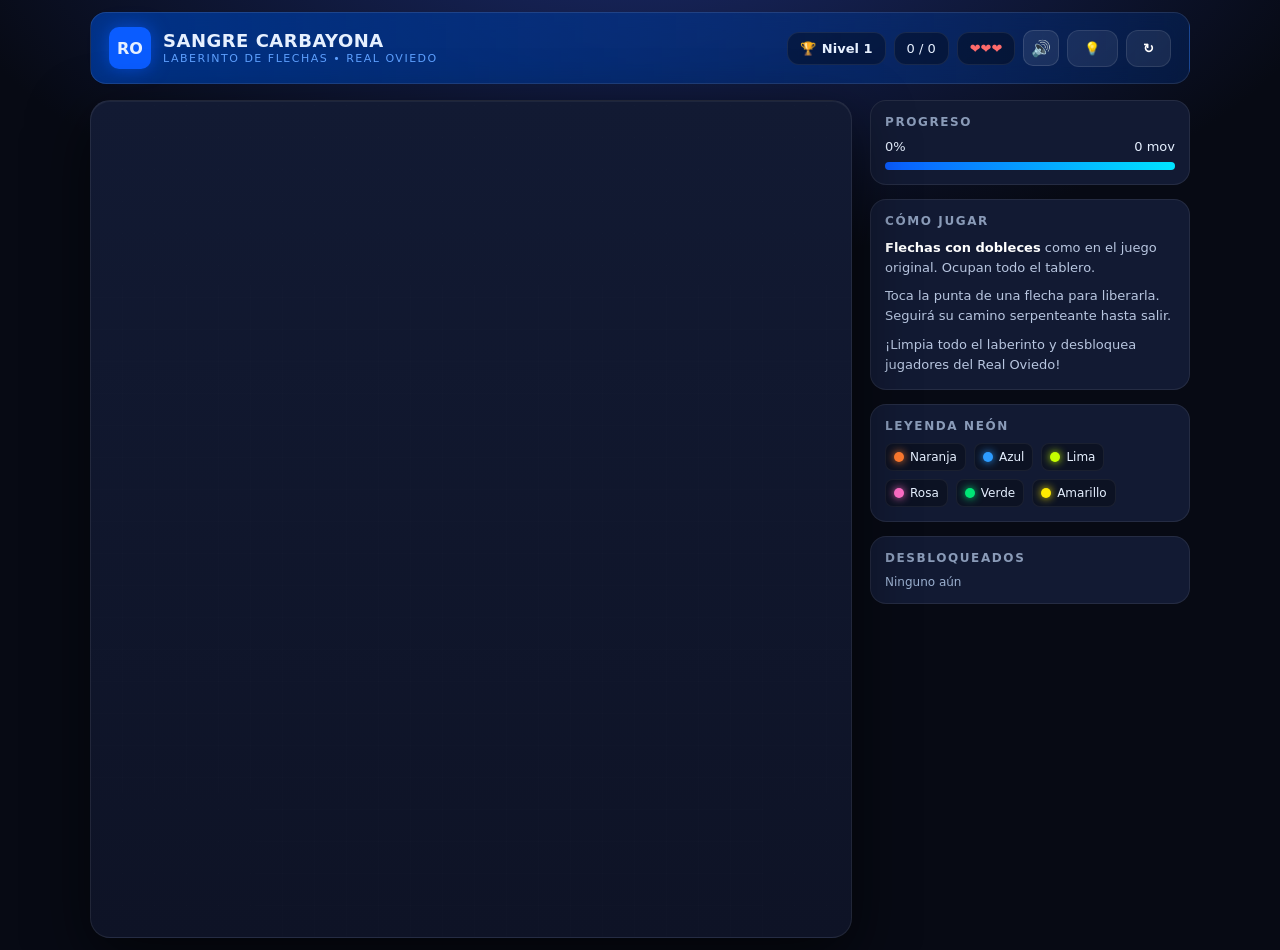
==== commit 9fc4309d: "Update game instructions and UI elements" ====
--- a/index.html
+++ b/index.html
@@ -23,7 +23,6 @@
 <meta charset="UTF-8">
 <meta name="viewport" content="width=device-width, initial-scale=1.0, maximum-scale=1.0, user-scalable=no">
 <title>Sangre Carbayona - Laberinto de Flechas</title>
-<link rel="preconnect" href="https://fonts.googleapis.com">
 <link href="https://fonts.googleapis.com/css2?family=Inter:wght@400;600;800&display=swap" rel="stylesheet">
 <link rel="stylesheet" href="css/style.css">
 </head>
@@ -35,30 +34,29 @@
   </div>
   <div class="hud">
     <div class="hud-item">🏆 <strong id="levelLabel">Nivel 1</strong></div>
+    <div class="hud-item" id="clearedLabel">0 / 0</div>
     <div class="hud-item" id="lives">❤❤❤</div>
-    <button class="sound-toggle" id="soundBtn" title="Sonido">🔊</button>
-    <button class="btn btn-ghost" id="hintBtn">💡 Pista</button>
+    <button class="sound-toggle" id="soundBtn">🔊</button>
+    <button class="btn btn-ghost" id="hintBtn">💡</button>
     <button class="btn btn-ghost" id="restartBtn">↻</button>
   </div>
 </header>
-
 <div class="layout">
   <div class="board-wrap">
-    <div id="board"></div>
+    <canvas id="gameCanvas" width="600" height="800"></canvas>
   </div>
   <div class="side">
     <div class="panel">
       <h3>Progreso</h3>
-      <div style="display:flex;justify-content:space-between;font-size:13px"><span id="clearedLabel">0 / 0</span><span id="percentLabel">0%</span></div>
-      <div class="progress-bar"><div class="progress-fill" id="progressFill" style="width:0%"></div></div>
+      <div style="display:flex;justify-content:space-between;font-size:13px"><span id="percentLabel">0%</span><span id="movesLabel">0 mov</span></div>
+      <div class="progress-bar"><div class="progress-fill" id="progressFill"></div></div>
     </div>
     <div class="panel">
       <h3>Cómo jugar</h3>
       <div class="instructions">
-        <p><strong>Objetivo:</strong> saca todas las flechas del tablero.</p>
-        <p style="margin-top:8px">Toca una flecha para lanzarla en la dirección que apunta. <strong>Solo saldrá si no hay otra flecha en su camino.</strong></p>
-        <p style="margin-top:8px">Piensa el orden. Si choca, pierdes una vida.</p>
-        <p style="margin-top:8px">Al completar el nivel desbloqueas un jugador del Real Oviedo.</p>
+        <p><strong>Flechas con dobleces</strong> como en el juego original. Ocupan todo el tablero.</p>
+        <p style="margin-top:8px">Toca la punta de una flecha para liberarla. Seguirá su camino serpenteante hasta salir.</p>
+        <p style="margin-top:8px">¡Limpia todo el laberinto y desbloquea jugadores del Real Oviedo!</p>
       </div>
     </div>
     <div class="panel">
@@ -73,26 +71,25 @@
       </div>
     </div>
     <div class="panel">
-      <h3>Jugadores desbloqueados</h3>
-      <div id="unlockedList" style="font-size:12px;color:#9bb0d0;display:flex;flex-wrap:wrap;gap:6px">Ninguno aún. ¡Completa el nivel 1!</div>
+      <h3>Desbloqueados</h3>
+      <div id="unlockedList" style="font-size:12px;color:#9bb0d0;display:flex;flex-wrap:wrap;gap:6px">Ninguno aún</div>
     </div>
   </div>
 </div>
 
-<!-- WIN MODAL -->
 <div class="modal-overlay" id="winModal">
   <div class="modal">
     <div style="text-align:center">
-      <div style="font-size:42px">💙⚽</div>
-      <h2 style="margin-top:8px">¡Nivel completado!</h2>
-      <p style="color:#9bb0d0;font-size:13px;margin-top:4px">Has desbloqueado a un jugador del Real Oviedo</p>
+      <div style="font-size:44px">💙⚽</div>
+      <h2 style="margin-top:8px">¡Laberinto limpio!</h2>
+      <p style="color:#9bb0d0;font-size:13px;margin-top:4px">Has desbloqueado a un jugador</p>
     </div>
     <div class="player-card" id="playerCard">
       <div class="player-avatar" id="playerAvatar">SC</div>
       <div class="player-info">
         <h4 id="playerName">Santi Cazorla</h4>
         <p id="playerPos">Mediocentro • Dorsal 8</p>
-        <p id="playerDesc" style="font-size:11px;margin-top:6px;line-height:1.3">La magia...</p>
+        <p id="playerDesc">La magia...</p>
         <span class="badge" id="playerBadge">Nivel 1</span>
       </div>
     </div>
@@ -103,19 +100,6 @@
   </div>
 </div>
 
-<!-- GAME OVER MODAL -->
-<div class="modal-overlay" id="gameOverModal">
-  <div class="modal" style="text-align:center">
-    <div style="font-size:42px">💥</div>
-    <h2 style="margin-top:8px">¡Chocaste!</h2>
-    <p style="color:#9bb0d0;font-size:13px;margin-top:6px">Has perdido todas las vidas. El orden es la clave. Observa las trayectorias.</p>
-    <div class="modal-actions" style="margin-top:18px">
-      <button class="btn btn-ghost" id="retryBtn">Reintentar nivel</button>
-      <button class="btn" id="retryFullBtn">Reiniciar</button>
-    </div>
-  </div>
-</div>
-
 <script type="module" src="js/game.js"></script>
 </body>
 </html>
--- a/css/style.css
+++ b/css/style.css
@@ -7,15 +7,10 @@
   --oviedo-blue-light:#0a5cff;
   --text:#e6f0ff;
   --muted:#8a9bb8;
-  --neon-orange:#FF7A2F;
-  --neon-blue:#2D9CFF;
-  --neon-lime:#C6FF00;
-  --neon-pink:#FF6EC7;
-  --neon-green:#00E676;
-  --neon-yellow:#FFEA00;
   --grid-line:rgba(255,255,255,0.04);
 }
 *{box-sizing:border-box;margin:0;padding:0}
+html{overflow-x:hidden}
 body{
   background: radial-gradient(1200px 600px at 50% -10%, #1a2a6a 0%, var(--bg) 60%);
   color:var(--text);
@@ -25,6 +20,8 @@
   flex-direction:column;
   align-items:center;
   padding:12px;
+  overflow-x:hidden;
+  -webkit-tap-highlight-color: transparent;
 }
 header{
   width:100%;
@@ -38,8 +35,10 @@
   border-radius:16px;
   backdrop-filter: blur(10px);
   margin-bottom:16px;
-}
-.brand{display:flex;gap:12px;align-items:center}
+  gap:12px;
+  flex-wrap:wrap;
+}
+.brand{display:flex;gap:12px;align-items:center;min-width:0;flex:1}
 .brand-badge{
   width:42px;height:42px;
   background:var(--oviedo-blue-light);
@@ -47,11 +46,13 @@
   display:grid;place-items:center;
   font-weight:900;
   box-shadow:0 0 18px rgba(10,92,255,0.6);
-}
-.brand h1{font-size:18px;letter-spacing:0.5px;line-height:1}
-.brand h1 span{color:#5da0ff;font-weight:400;font-size:12px;display:block;letter-spacing:2px;text-transform:uppercase;margin-top:2px}
+  flex-shrink:0;
+}
+.brand h1{font-size:18px;letter-spacing:0.5px;line-height:1.1;white-space:nowrap;overflow:hidden;text-overflow:ellipsis}
+.brand h1 span{color:#5da0ff;font-weight:400;font-size:11px;display:block;letter-spacing:1.5px;text-transform:uppercase;margin-top:3px}
 .hud{
-  display:flex;gap:10px;align-items:center;
+  display:flex;gap:8px;align-items:center;
+  flex-wrap:wrap;
 }
 .hud-item{
   background:rgba(0,0,0,0.35);
@@ -60,6 +61,7 @@
   border-radius:12px;
   font-size:13px;
   display:flex;gap:6px;align-items:center;
+  white-space:nowrap;
 }
 #lives{color:#ff6b6b}
 .btn{
@@ -73,6 +75,7 @@
   transition:.2s;
   font-size:13px;
   letter-spacing:.3px;
+  white-space:nowrap;
 }
 .btn:hover{transform:translateY(-1px);background:var(--oviedo-blue-light);box-shadow:0 6px 18px rgba(10,92,255,.4)}
 .btn:disabled{opacity:.4;cursor:not-allowed}
@@ -82,10 +85,10 @@
   width:100%;
   max-width:1100px;
   display:grid;
-  grid-template-columns: 1fr 300px;
+  grid-template-columns: 1fr 320px;
   gap:18px;
-}
-@media(max-width:860px){.layout{grid-template-columns:1fr}.side{order:-1}}
+  align-items:start;
+}
 .board-wrap{
   background: linear-gradient(180deg, #121a33, #0e1326);
   border:1px solid rgba(255,255,255,0.08);
@@ -94,16 +97,17 @@
   box-shadow: 0 20px 60px rgba(0,0,0,0.6), inset 0 1px 0 rgba(255,255,255,0.05);
   position:relative;
   overflow:hidden;
+  width:100%;
 }
 .board-wrap::before{
   content:"";position:absolute;inset:0;
   background: repeating-linear-gradient(0deg, transparent 0 31px, var(--grid-line) 32px),
               repeating-linear-gradient(90deg, transparent 0 31px, var(--grid-line) 32px);
-  pointer-events:none;opacity:.4;
+  pointer-events:none;opacity:.35;
 }
 #board{
   display:grid;
-  gap:0;
+  gap:1px;
   background:#070a14;
   border-radius:14px;
   overflow:hidden;
@@ -111,6 +115,9 @@
   position:relative;
   margin:0 auto;
   touch-action:manipulation;
+  width:100%;
+  max-width:100%;
+  /* el tamaño real lo pone JS pero nunca más del contenedor */
 }
 .cell{
   width:100%;
@@ -119,6 +126,8 @@
   display:grid;
   place-items:center;
   background: radial-gradient(60% 60% at 50% 50%, rgba(255,255,255,0.02), transparent);
+  min-width:0;
+  min-height:0;
 }
 .cell-inner{
   width:100%;height:100%;position:relative;
@@ -132,7 +141,10 @@
   place-items:center;
   transition: transform .15s cubic-bezier(.2,.8,.3,1), filter .2s, opacity .2s;
   will-change:transform;
-}
+  user-select:none;
+  -webkit-user-select:none;
+}
+.arrow:active{transform:scale(0.95)}
 .arrow:hover{transform:scale(1.08);z-index:2}
 .arrow.selected{transform:scale(1.12);z-index:3}
 .arrow-body{
@@ -154,25 +166,9 @@
   filter: drop-shadow(0 0 6px currentColor);
 }
 .arrow.up .arrow-shaft{width:34%;height:68%;left:33%;top:26%;border-radius:0 0 6px 6px}
-.arrow.up .arrow-head{
-  border-left:14px solid transparent;border-right:14px solid transparent;border-bottom:18px solid currentColor;
-  top:2%;left:50%;transform:translateX(-50%);
-}
 .arrow.down .arrow-shaft{width:34%;height:68%;left:33%;top:6%;border-radius:6px 6px 0 0}
-.arrow.down .arrow-head{
-  border-left:14px solid transparent;border-right:14px solid transparent;border-top:18px solid currentColor;
-  bottom:2%;left:50%;transform:translateX(-50%);
-}
 .arrow.left .arrow-shaft{height:34%;width:68%;top:33%;left:26%;border-radius:0 6px 6px 0}
-.arrow.left .arrow-head{
-  border-top:14px solid transparent;border-bottom:14px solid transparent;border-right:18px solid currentColor;
-  left:2%;top:50%;transform:translateY(-50%);
-}
 .arrow.right .arrow-shaft{height:34%;width:68%;top:33%;left:6%;border-radius:6px 0 0 6px}
-.arrow.right .arrow-head{
-  border-top:14px solid transparent;border-bottom:14px solid transparent;border-left:18px solid currentColor;
-  right:2%;top:50%;transform:translateY(-50%);
-}
 .arrow.exiting{pointer-events:none;z-index:10}
 .arrow.exiting.up{animation: exitUp .42s cubic-bezier(.6,0,.8,.4) forwards}
 .arrow.exiting.down{animation: exitDown .42s cubic-bezier(.6,0,.8,.4) forwards}
@@ -190,28 +186,32 @@
   opacity:.35;
   pointer-events:none;
   z-index:1;
+  border-radius:4px;
 }
 .preview-line.blocked{opacity:.8;background: #ff3b3b; box-shadow:0 0 8px #ff3b3b}
 .side{
   display:flex;flex-direction:column;gap:14px;
+  width:100%;
+  min-width:0;
 }
 .panel{
   background: var(--card-bg);
   border:1px solid rgba(255,255,255,0.08);
   border-radius:16px;
   padding:14px;
+  width:100%;
+  min-width:0;
 }
 .panel h3{font-size:12px;letter-spacing:1.6px;text-transform:uppercase;color:var(--muted);margin-bottom:10px}
 .legend{display:flex;flex-wrap:wrap;gap:8px}
 .legend-item{display:flex;align-items:center;gap:6px;font-size:12px;background:rgba(0,0,0,0.3);padding:6px 8px;border-radius:8px;border:1px solid rgba(255,255,255,0.06)}
 .dot{width:10px;height:10px;border-radius:50%;box-shadow:0 0 8px currentColor}
-.instructions{font-size:13px;line-height:1.5;color:#b8c6e0}
+.instructions{font-size:13px;line-height:1.55;color:#b8c6e0}
 .instructions strong{color:white}
 .progress-bar{width:100%;height:8px;background:rgba(0,0,0,0.4);border-radius:99px;overflow:hidden;margin-top:8px}
 .progress-fill{height:100%;background:linear-gradient(90deg, var(--oviedo-blue-light), #00e5ff);transition:width .4s}
-/* MODALS */
 .modal-overlay{
-  position:fixed;inset:0;background:rgba(3,8,22,0.82);backdrop-filter:blur(12px);
+  position:fixed;inset:0;background:rgba(3,8,22,0.86);backdrop-filter:blur(12px);
   display:none;place-items:center;z-index:100;padding:16px;
 }
 .modal-overlay.open{display:grid}
@@ -219,6 +219,7 @@
   width:100%;max-width:460px;background:linear-gradient(180deg, #17224a, #10182f);
   border:1px solid rgba(255,255,255,0.12);border-radius:20px;padding:18px;
   box-shadow:0 30px 80px rgba(0,0,0,0.7);animation:pop .4s cubic-bezier(.2,1.2,.4,1);
+  max-height:90vh;overflow-y:auto;
 }
 @keyframes pop{from{transform:scale(.92) translateY(10px);opacity:0}to{transform:scale(1) translateY(0);opacity:1}}
 .player-card{
@@ -241,12 +242,73 @@
   overflow:hidden;
   position:relative;
 }
-.player-avatar::after{
-  content:"";position:absolute;inset:0;background:linear-gradient(180deg, transparent, rgba(0,0,0,0.4));
-}
+.player-avatar::after{content:"";position:absolute;inset:0;background:linear-gradient(180deg, transparent, rgba(0,0,0,0.4))}
 .player-info h4{font-size:20px;line-height:1}
 .player-info p{font-size:12px;color:#9bb0d0;margin-top:4px}
 .badge{display:inline-flex;background:rgba(255,255,255,0.1);border:1px solid rgba(255,255,255,0.12);padding:3px 8px;border-radius:99px;font-size:11px;margin-top:6px}
-.modal-actions{display:flex;gap:10px;margin-top:16px}
-.modal-actions .btn{flex:1;justify-content:center;display:flex}
+.modal-actions{display:flex;gap:10px;margin-top:16px;flex-wrap:wrap}
+.modal-actions .btn{flex:1;justify-content:center;display:flex;min-width:120px}
 .confetti{position:absolute;pointer-events:none;width:8px;height:8px;border-radius:2px}
+
+/* --- MOBILE FIXES --- */
+@media(max-width:860px){
+  body{padding:8px}
+  header{
+    flex-direction:column;
+    align-items:stretch;
+    padding:12px;
+    gap:10px;
+    border-radius:14px;
+  }
+  .brand{justify-content:center;width:100%}
+  .brand h1{font-size:16px;text-align:center;white-space:normal}
+  .brand h1 span{font-size:10px}
+  .hud{
+    width:100%;
+    display:grid;
+    grid-template-columns: 1fr 1fr;
+    gap:8px;
+  }
+  .hud-item{
+    justify-content:center;
+    padding:10px 8px;
+    font-size:12px;
+  }
+  .hud .btn{padding:10px 8px;font-size:12px}
+  #lives{grid-column: span 2; font-size:16px}
+  .layout{
+    grid-template-columns:1fr;
+    gap:12px;
+  }
+  .board-wrap{
+    order:1;
+    padding:10px;
+    border-radius:16px;
+  }
+  .side{order:2}
+  #board{width:100% !important; max-width:100% !important; gap:1px}
+  .arrow{inset:4%}
+  .panel{border-radius:14px}
+}
+
+@media(max-width:480px){
+  .board-wrap{padding:8px}
+  #board{border-width:1px;border-radius:10px}
+  .arrow-shaft{box-shadow:0 0 6px currentColor, 0 0 12px currentColor}
+  .player-card{flex-direction:column;text-align:center;padding:16px}
+  .player-avatar{width:72px;height:72px;font-size:28px}
+  .modal{padding:14px;border-radius:16px}
+  .modal-actions{flex-direction:column}
+  .modal-actions .btn{width:100%}
+}
+
+/* sound toggle */
+.sound-toggle{
+  width:36px;height:36px;
+  display:grid;place-items:center;
+  border-radius:10px;
+  background:rgba(255,255,255,0.08);
+  border:1px solid rgba(255,255,255,0.12);
+  cursor:pointer;
+  font-size:16px;
+}
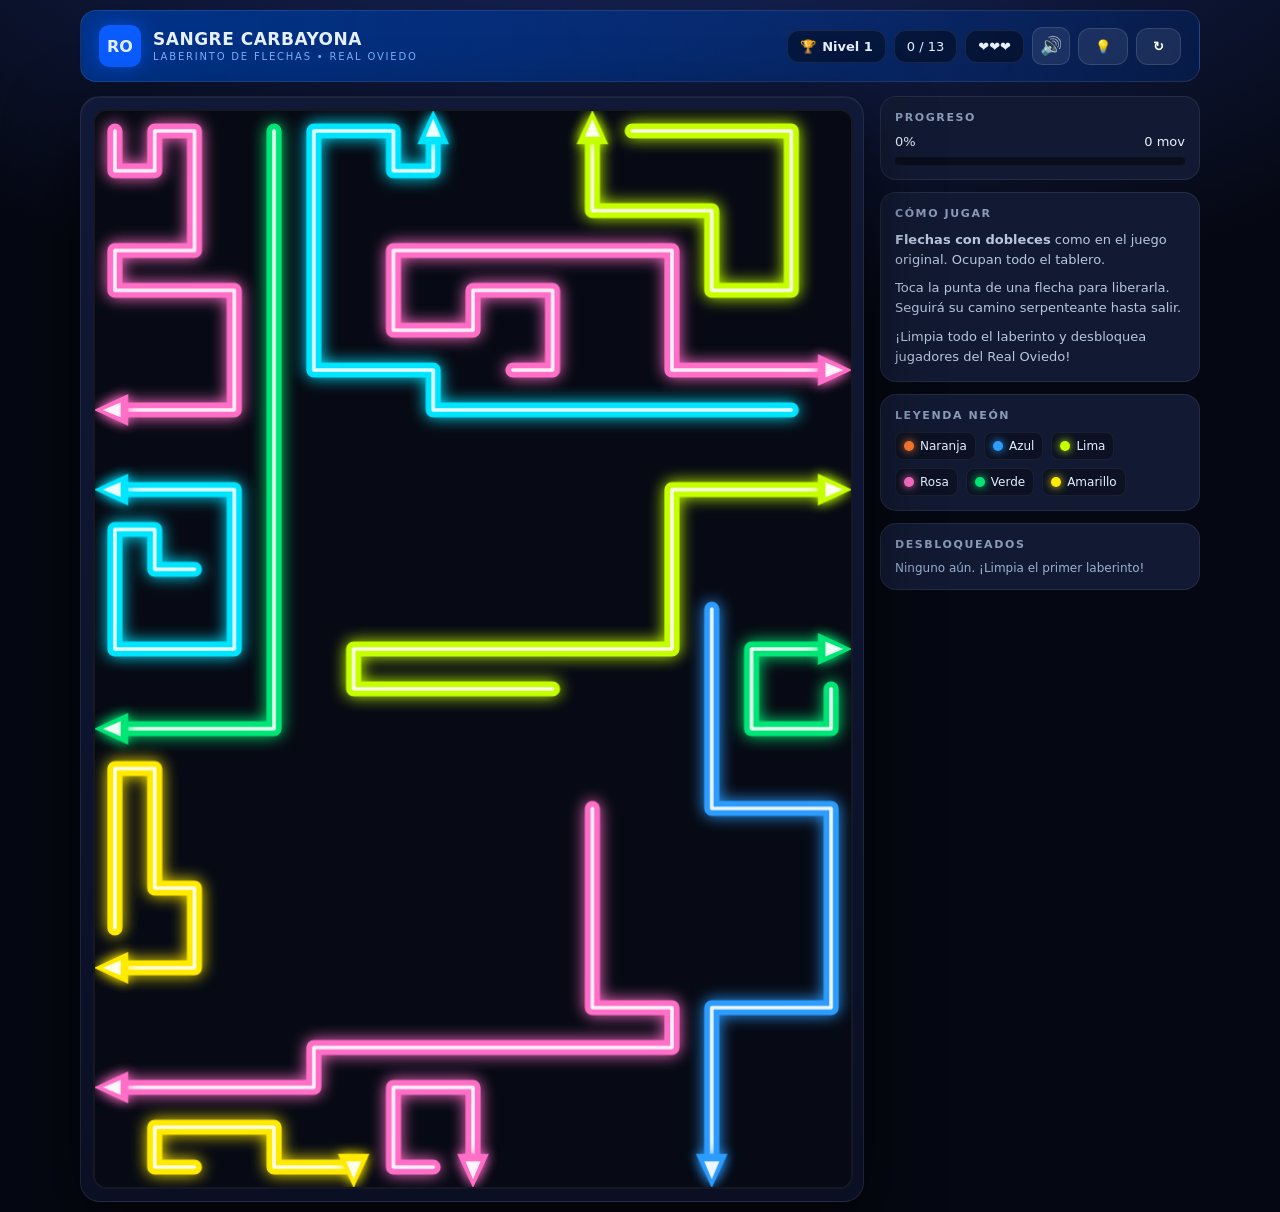
==== commit 68d0adae: "Add game over modal to index.html" ====
--- a/index.html
+++ b/index.html
@@ -101,5 +101,18 @@
 </div>
 
 <script type="module" src="js/game.js"></script>
+
+<div class="modal-overlay" id="gameOverModal">
+  <div class="modal" style="text-align:center">
+    <div style="font-size:42px">💥</div>
+    <h2 style="margin-top:8px">¡Chocaste!</h2>
+    <p style="color:#9bb0d0;font-size:13px;margin-top:6px">Esa flecha está bloqueada por otra encima. Busca las que están libres (sin sombra roja).</p>
+    <div class="modal-actions" style="margin-top:18px">
+      <button class="btn btn-ghost" id="retryBtn">Reintentar nivel</button>
+      <button class="btn" id="retryFullBtn">Reiniciar desde nivel 1</button>
+    </div>
+  </div>
+</div>
+
 </body>
 </html>
--- a/css/style.css
+++ b/css/style.css
@@ -1,314 +1,41 @@
 
-:root{
-  --bg:#070a14;
-  --board-bg:#0e1326;
-  --card-bg:#121a33;
-  --oviedo-blue:#003692;
-  --oviedo-blue-light:#0a5cff;
-  --text:#e6f0ff;
-  --muted:#8a9bb8;
-  --grid-line:rgba(255,255,255,0.04);
-}
+:root{--bg:#050812;--oviedo-blue:#003692;--oviedo-blue-light:#0a5cff;--text:#e6f0ff;--muted:#8a9bb8;}
 *{box-sizing:border-box;margin:0;padding:0}
 html{overflow-x:hidden}
-body{
-  background: radial-gradient(1200px 600px at 50% -10%, #1a2a6a 0%, var(--bg) 60%);
-  color:var(--text);
-  font-family: 'Inter', system-ui, -apple-system, sans-serif;
-  min-height:100vh;
-  display:flex;
-  flex-direction:column;
-  align-items:center;
-  padding:12px;
-  overflow-x:hidden;
-  -webkit-tap-highlight-color: transparent;
-}
-header{
-  width:100%;
-  max-width:1100px;
-  display:flex;
-  justify-content:space-between;
-  align-items:center;
-  padding:14px 18px;
-  background: linear-gradient(90deg, rgba(0,54,146,0.9), rgba(0,54,146,0.3));
-  border:1px solid rgba(255,255,255,0.1);
-  border-radius:16px;
-  backdrop-filter: blur(10px);
-  margin-bottom:16px;
-  gap:12px;
-  flex-wrap:wrap;
-}
-.brand{display:flex;gap:12px;align-items:center;min-width:0;flex:1}
-.brand-badge{
-  width:42px;height:42px;
-  background:var(--oviedo-blue-light);
-  border-radius:10px;
-  display:grid;place-items:center;
-  font-weight:900;
-  box-shadow:0 0 18px rgba(10,92,255,0.6);
-  flex-shrink:0;
-}
-.brand h1{font-size:18px;letter-spacing:0.5px;line-height:1.1;white-space:nowrap;overflow:hidden;text-overflow:ellipsis}
-.brand h1 span{color:#5da0ff;font-weight:400;font-size:11px;display:block;letter-spacing:1.5px;text-transform:uppercase;margin-top:3px}
-.hud{
-  display:flex;gap:8px;align-items:center;
-  flex-wrap:wrap;
-}
-.hud-item{
-  background:rgba(0,0,0,0.35);
-  border:1px solid rgba(255,255,255,0.08);
-  padding:8px 12px;
-  border-radius:12px;
-  font-size:13px;
-  display:flex;gap:6px;align-items:center;
-  white-space:nowrap;
-}
-#lives{color:#ff6b6b}
-.btn{
-  background:var(--oviedo-blue);
-  color:white;
-  border:none;
-  padding:10px 16px;
-  border-radius:12px;
-  font-weight:700;
-  cursor:pointer;
-  transition:.2s;
-  font-size:13px;
-  letter-spacing:.3px;
-  white-space:nowrap;
-}
+body{background:radial-gradient(1200px 600px at 50% -15%, #1a2a6a 0%, var(--bg) 85%);color:var(--text);font-family:'Inter',system-ui,sans-serif;min-height:100vh;display:flex;flex-direction:column;align-items:center;padding:10px;overflow-x:hidden;-webkit-tap-highlight-color:transparent}
+header{width:100%;max-width:1120px;display:flex;justify-content:space-between;align-items:center;padding:14px 18px;background:linear-gradient(90deg, rgba(0,54,146,0.92), rgba(0,54,146,0.28));border:1px solid rgba(255,255,255,0.1);border-radius:16px;backdrop-filter:blur(10px);margin-bottom:14px;gap:12px;flex-wrap:wrap}
+.brand{display:flex;gap:12px;align-items:center;flex:1;min-width:0}
+.brand-badge{width:42px;height:42px;background:var(--oviedo-blue-light);border-radius:10px;display:grid;place-items:center;font-weight:900;box-shadow:0 0 18px rgba(10,92,255,0.6);flex-shrink:0}
+.brand h1{font-size:17px;letter-spacing:.5px;line-height:1.1}
+.brand h1 span{color:#7ab0ff;font-weight:400;font-size:10px;display:block;letter-spacing:1.8px;text-transform:uppercase;margin-top:3px}
+.hud{display:flex;gap:8px;align-items:center;flex-wrap:wrap}
+.hud-item{background:rgba(0,0,0,0.4);border:1px solid rgba(255,255,255,0.08);padding:8px 12px;border-radius:12px;font-size:13px;display:flex;gap:6px;align-items:center;white-space:nowrap}
+.btn{background:var(--oviedo-blue);color:#fff;border:none;padding:10px 16px;border-radius:12px;font-weight:700;cursor:pointer;transition:.2s;font-size:13px;white-space:nowrap}
 .btn:hover{transform:translateY(-1px);background:var(--oviedo-blue-light);box-shadow:0 6px 18px rgba(10,92,255,.4)}
-.btn:disabled{opacity:.4;cursor:not-allowed}
-.btn-ghost{background:rgba(255,255,255,0.07);border:1px solid rgba(255,255,255,0.1)}
-.btn-ghost:hover{background:rgba(255,255,255,0.12)}
-.layout{
-  width:100%;
-  max-width:1100px;
-  display:grid;
-  grid-template-columns: 1fr 320px;
-  gap:18px;
-  align-items:start;
-}
-.board-wrap{
-  background: linear-gradient(180deg, #121a33, #0e1326);
-  border:1px solid rgba(255,255,255,0.08);
-  border-radius:20px;
-  padding:16px;
-  box-shadow: 0 20px 60px rgba(0,0,0,0.6), inset 0 1px 0 rgba(255,255,255,0.05);
-  position:relative;
-  overflow:hidden;
-  width:100%;
-}
-.board-wrap::before{
-  content:"";position:absolute;inset:0;
-  background: repeating-linear-gradient(0deg, transparent 0 31px, var(--grid-line) 32px),
-              repeating-linear-gradient(90deg, transparent 0 31px, var(--grid-line) 32px);
-  pointer-events:none;opacity:.35;
-}
-#board{
-  display:grid;
-  gap:1px;
-  background:#070a14;
-  border-radius:14px;
-  overflow:hidden;
-  border:2px solid rgba(255,255,255,0.06);
-  position:relative;
-  margin:0 auto;
-  touch-action:manipulation;
-  width:100%;
-  max-width:100%;
-  /* el tamaño real lo pone JS pero nunca más del contenedor */
-}
-.cell{
-  width:100%;
-  aspect-ratio:1;
-  position:relative;
-  display:grid;
-  place-items:center;
-  background: radial-gradient(60% 60% at 50% 50%, rgba(255,255,255,0.02), transparent);
-  min-width:0;
-  min-height:0;
-}
-.cell-inner{
-  width:100%;height:100%;position:relative;
-}
-.arrow{
-  position:absolute;
-  inset:6%;
-  border-radius:10px;
-  cursor:pointer;
-  display:grid;
-  place-items:center;
-  transition: transform .15s cubic-bezier(.2,.8,.3,1), filter .2s, opacity .2s;
-  will-change:transform;
-  user-select:none;
-  -webkit-user-select:none;
-}
-.arrow:active{transform:scale(0.95)}
-.arrow:hover{transform:scale(1.08);z-index:2}
-.arrow.selected{transform:scale(1.12);z-index:3}
-.arrow-body{
-  width:100%;height:100%;
-  position:relative;
-  display:flex;
-  align-items:center;
-  justify-content:center;
-}
-.arrow-shaft{
-  position:absolute;
-  background:currentColor;
-  border-radius:999px;
-  box-shadow: 0 0 10px currentColor, 0 0 20px currentColor;
-}
-.arrow-head{
-  position:absolute;
-  width:0;height:0;
-  filter: drop-shadow(0 0 6px currentColor);
-}
-.arrow.up .arrow-shaft{width:34%;height:68%;left:33%;top:26%;border-radius:0 0 6px 6px}
-.arrow.down .arrow-shaft{width:34%;height:68%;left:33%;top:6%;border-radius:6px 6px 0 0}
-.arrow.left .arrow-shaft{height:34%;width:68%;top:33%;left:26%;border-radius:0 6px 6px 0}
-.arrow.right .arrow-shaft{height:34%;width:68%;top:33%;left:6%;border-radius:6px 0 0 6px}
-.arrow.exiting{pointer-events:none;z-index:10}
-.arrow.exiting.up{animation: exitUp .42s cubic-bezier(.6,0,.8,.4) forwards}
-.arrow.exiting.down{animation: exitDown .42s cubic-bezier(.6,0,.8,.4) forwards}
-.arrow.exiting.left{animation: exitLeft .42s cubic-bezier(.6,0,.8,.4) forwards}
-.arrow.exiting.right{animation: exitRight .42s cubic-bezier(.6,0,.8,.4) forwards}
-@keyframes exitUp{to{transform:translateY(-800%) scale(.6);opacity:0}}
-@keyframes exitDown{to{transform:translateY(800%) scale(.6);opacity:0}}
-@keyframes exitLeft{to{transform:translateX(-800%) scale(.6);opacity:0}}
-@keyframes exitRight{to{transform:translateX(800%) scale(.6);opacity:0}}
-.arrow.blocked{animation:shake .35s}
-@keyframes shake{0%,100%{transform:translateX(0)}20%,60%{transform:translateX(-6px)}40%,80%{transform:translateX(6px)}}
-.preview-line{
-  position:absolute;
-  background:repeating-linear-gradient(90deg, currentColor 0 6px, transparent 6px 10px);
-  opacity:.35;
-  pointer-events:none;
-  z-index:1;
-  border-radius:4px;
-}
-.preview-line.blocked{opacity:.8;background: #ff3b3b; box-shadow:0 0 8px #ff3b3b}
-.side{
-  display:flex;flex-direction:column;gap:14px;
-  width:100%;
-  min-width:0;
-}
-.panel{
-  background: var(--card-bg);
-  border:1px solid rgba(255,255,255,0.08);
-  border-radius:16px;
-  padding:14px;
-  width:100%;
-  min-width:0;
-}
-.panel h3{font-size:12px;letter-spacing:1.6px;text-transform:uppercase;color:var(--muted);margin-bottom:10px}
+.btn-ghost{background:rgba(255,255,255,0.08);border:1px solid rgba(255,255,255,0.12)}
+.sound-toggle{width:38px;height:38px;display:grid;place-items:center;border-radius:10px;background:rgba(255,255,255,0.08);border:1px solid rgba(255,255,255,0.12);cursor:pointer;font-size:18px}
+.layout{width:100%;max-width:1120px;display:grid;grid-template-columns:1fr 320px;gap:16px;align-items:start}
+.board-wrap{background:linear-gradient(180deg, #101937, #0a0f24);border:1px solid rgba(255,255,255,0.08);border-radius:20px;padding:12px;box-shadow:0 24px 70px rgba(0,0,0,0.65), inset 0 1px 0 rgba(255,255,255,0.05);position:relative;overflow:hidden;width:100%}
+#gameCanvas{display:block;width:100%;height:auto;background:#070a14;border-radius:14px;border:2px solid rgba(255,255,255,0.06);touch-action:manipulation}
+.side{display:flex;flex-direction:column;gap:12px;min-width:0}
+.panel{background:#121a33;border:1px solid rgba(255,255,255,0.08);border-radius:16px;padding:14px;width:100%}
+.panel h3{font-size:11px;letter-spacing:1.6px;text-transform:uppercase;color:var(--muted);margin-bottom:10px}
 .legend{display:flex;flex-wrap:wrap;gap:8px}
 .legend-item{display:flex;align-items:center;gap:6px;font-size:12px;background:rgba(0,0,0,0.3);padding:6px 8px;border-radius:8px;border:1px solid rgba(255,255,255,0.06)}
 .dot{width:10px;height:10px;border-radius:50%;box-shadow:0 0 8px currentColor}
 .instructions{font-size:13px;line-height:1.55;color:#b8c6e0}
-.instructions strong{color:white}
-.progress-bar{width:100%;height:8px;background:rgba(0,0,0,0.4);border-radius:99px;overflow:hidden;margin-top:8px}
-.progress-fill{height:100%;background:linear-gradient(90deg, var(--oviedo-blue-light), #00e5ff);transition:width .4s}
-.modal-overlay{
-  position:fixed;inset:0;background:rgba(3,8,22,0.86);backdrop-filter:blur(12px);
-  display:none;place-items:center;z-index:100;padding:16px;
-}
+.progress-bar{width:100%;height:8px;background:rgba(0,0,0,0.45);border-radius:99px;overflow:hidden;margin-top:8px}
+.progress-fill{height:100%;background:linear-gradient(90deg, var(--oviedo-blue-light), #00e5ff);transition:width .4s;width:0%}
+.modal-overlay{position:fixed;inset:0;background:rgba(3,8,22,0.88);backdrop-filter:blur(14px);display:none;place-items:center;z-index:100;padding:16px}
 .modal-overlay.open{display:grid}
-.modal{
-  width:100%;max-width:460px;background:linear-gradient(180deg, #17224a, #10182f);
-  border:1px solid rgba(255,255,255,0.12);border-radius:20px;padding:18px;
-  box-shadow:0 30px 80px rgba(0,0,0,0.7);animation:pop .4s cubic-bezier(.2,1.2,.4,1);
-  max-height:90vh;overflow-y:auto;
-}
-@keyframes pop{from{transform:scale(.92) translateY(10px);opacity:0}to{transform:scale(1) translateY(0);opacity:1}}
-.player-card{
-  background: radial-gradient(300px 200px at 30% 10%, rgba(0,92,255,0.35), transparent),
-              linear-gradient(180deg, rgba(255,255,255,0.06), rgba(0,0,0,0.2));
-  border:1px solid rgba(255,255,255,0.1);
-  border-radius:16px;
-  padding:14px;
-  display:flex;gap:14px;align-items:center;
-  margin:14px 0;
-}
-.player-avatar{
-  width:86px;height:86px;border-radius:14px;
-  background:linear-gradient(135deg, var(--oviedo-blue), #001a4d);
-  display:grid;place-items:center;
-  font-size:34px;font-weight:900;
-  border:2px solid rgba(255,255,255,0.15);
-  box-shadow:0 0 20px rgba(10,92,255,0.5);
-  flex-shrink:0;
-  overflow:hidden;
-  position:relative;
-}
-.player-avatar::after{content:"";position:absolute;inset:0;background:linear-gradient(180deg, transparent, rgba(0,0,0,0.4))}
+.modal{width:100%;max-width:460px;background:linear-gradient(180deg, #17224a, #10182f);border:1px solid rgba(255,255,255,0.14);border-radius:20px;padding:18px;box-shadow:0 30px 80px rgba(0,0,0,0.7);animation:pop .4s cubic-bezier(.2,1.2,.4,1);max-height:92vh;overflow-y:auto}
+@keyframes pop{from{transform:scale(.92) translateY(12px);opacity:0}to{transform:scale(1) translateY(0);opacity:1}}
+.player-card{background:radial-gradient(300px 200px at 30% 10%, rgba(0,92,255,0.35), transparent), linear-gradient(180deg, rgba(255,255,255,0.06), rgba(0,0,0,0.2));border:1px solid rgba(255,255,255,0.1);border-radius:16px;padding:14px;display:flex;gap:14px;align-items:center;margin:14px 0}
+.player-avatar{width:84px;height:84px;border-radius:14px;background:linear-gradient(135deg, var(--oviedo-blue), #001a4d);display:grid;place-items:center;font-size:32px;font-weight:900;border:2px solid rgba(255,255,255,0.15);box-shadow:0 0 20px rgba(10,92,255,0.5);flex-shrink:0;position:relative;overflow:hidden}
 .player-info h4{font-size:20px;line-height:1}
 .player-info p{font-size:12px;color:#9bb0d0;margin-top:4px}
 .badge{display:inline-flex;background:rgba(255,255,255,0.1);border:1px solid rgba(255,255,255,0.12);padding:3px 8px;border-radius:99px;font-size:11px;margin-top:6px}
 .modal-actions{display:flex;gap:10px;margin-top:16px;flex-wrap:wrap}
 .modal-actions .btn{flex:1;justify-content:center;display:flex;min-width:120px}
-.confetti{position:absolute;pointer-events:none;width:8px;height:8px;border-radius:2px}
-
-/* --- MOBILE FIXES --- */
-@media(max-width:860px){
-  body{padding:8px}
-  header{
-    flex-direction:column;
-    align-items:stretch;
-    padding:12px;
-    gap:10px;
-    border-radius:14px;
-  }
-  .brand{justify-content:center;width:100%}
-  .brand h1{font-size:16px;text-align:center;white-space:normal}
-  .brand h1 span{font-size:10px}
-  .hud{
-    width:100%;
-    display:grid;
-    grid-template-columns: 1fr 1fr;
-    gap:8px;
-  }
-  .hud-item{
-    justify-content:center;
-    padding:10px 8px;
-    font-size:12px;
-  }
-  .hud .btn{padding:10px 8px;font-size:12px}
-  #lives{grid-column: span 2; font-size:16px}
-  .layout{
-    grid-template-columns:1fr;
-    gap:12px;
-  }
-  .board-wrap{
-    order:1;
-    padding:10px;
-    border-radius:16px;
-  }
-  .side{order:2}
-  #board{width:100% !important; max-width:100% !important; gap:1px}
-  .arrow{inset:4%}
-  .panel{border-radius:14px}
-}
-
-@media(max-width:480px){
-  .board-wrap{padding:8px}
-  #board{border-width:1px;border-radius:10px}
-  .arrow-shaft{box-shadow:0 0 6px currentColor, 0 0 12px currentColor}
-  .player-card{flex-direction:column;text-align:center;padding:16px}
-  .player-avatar{width:72px;height:72px;font-size:28px}
-  .modal{padding:14px;border-radius:16px}
-  .modal-actions{flex-direction:column}
-  .modal-actions .btn{width:100%}
-}
-
-/* sound toggle */
-.sound-toggle{
-  width:36px;height:36px;
-  display:grid;place-items:center;
-  border-radius:10px;
-  background:rgba(255,255,255,0.08);
-  border:1px solid rgba(255,255,255,0.12);
-  cursor:pointer;
-  font-size:16px;
-}
+@media(max-width:860px){body{padding:8px}header{flex-direction:column;align-items:stretch;padding:12px;border-radius:14px}.brand{justify-content:center;width:100%}.brand h1{font-size:15px;text-align:center}.hud{width:100%;display:grid;grid-template-columns:1fr 1fr auto;gap:8px}#lives{grid-column:span 2}.layout{grid-template-columns:1fr;gap:12px}.board-wrap{order:1;padding:8px;border-radius:16px}.side{order:2}#gameCanvas{border-radius:10px;border-width:1px}.panel{border-radius:14px}}
+@media(max-width:480px){.board-wrap{padding:6px}.player-card{flex-direction:column;text-align:center}.modal-actions{flex-direction:column}.modal-actions .btn{width:100%}}
